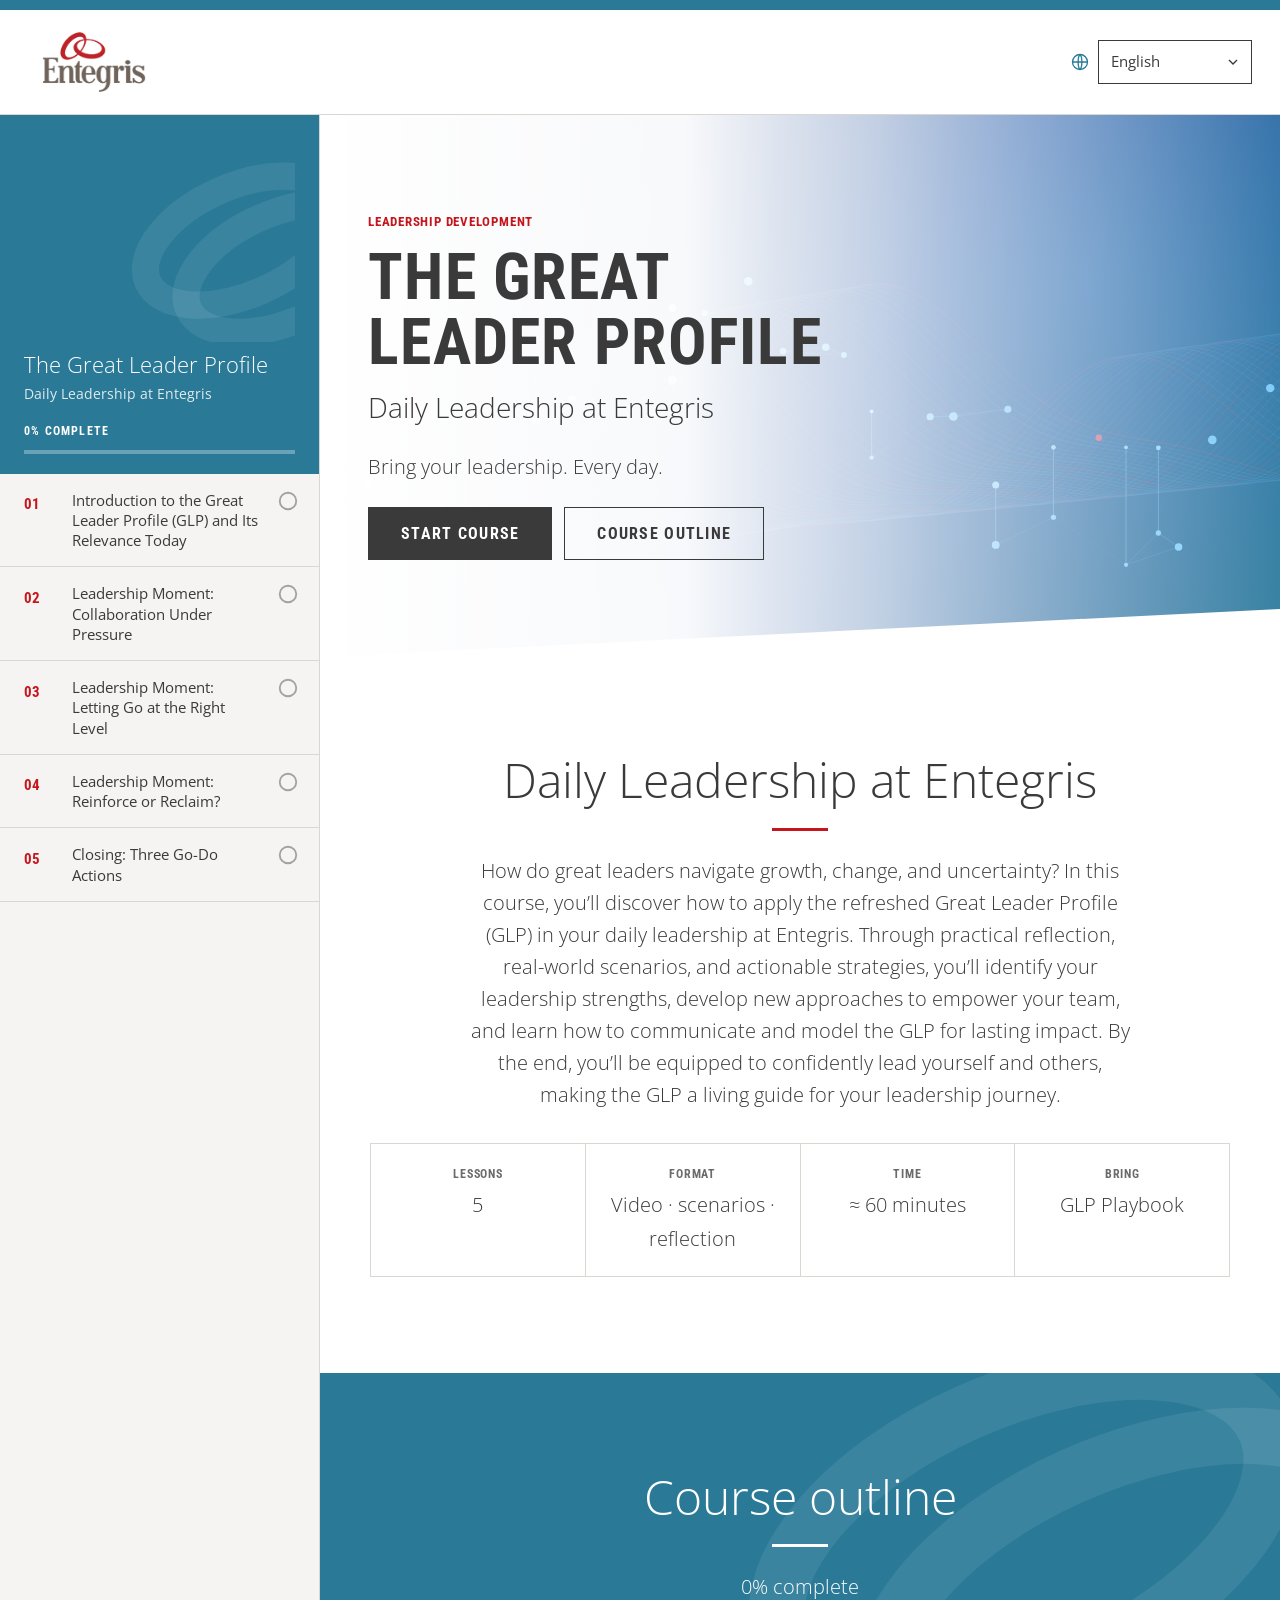
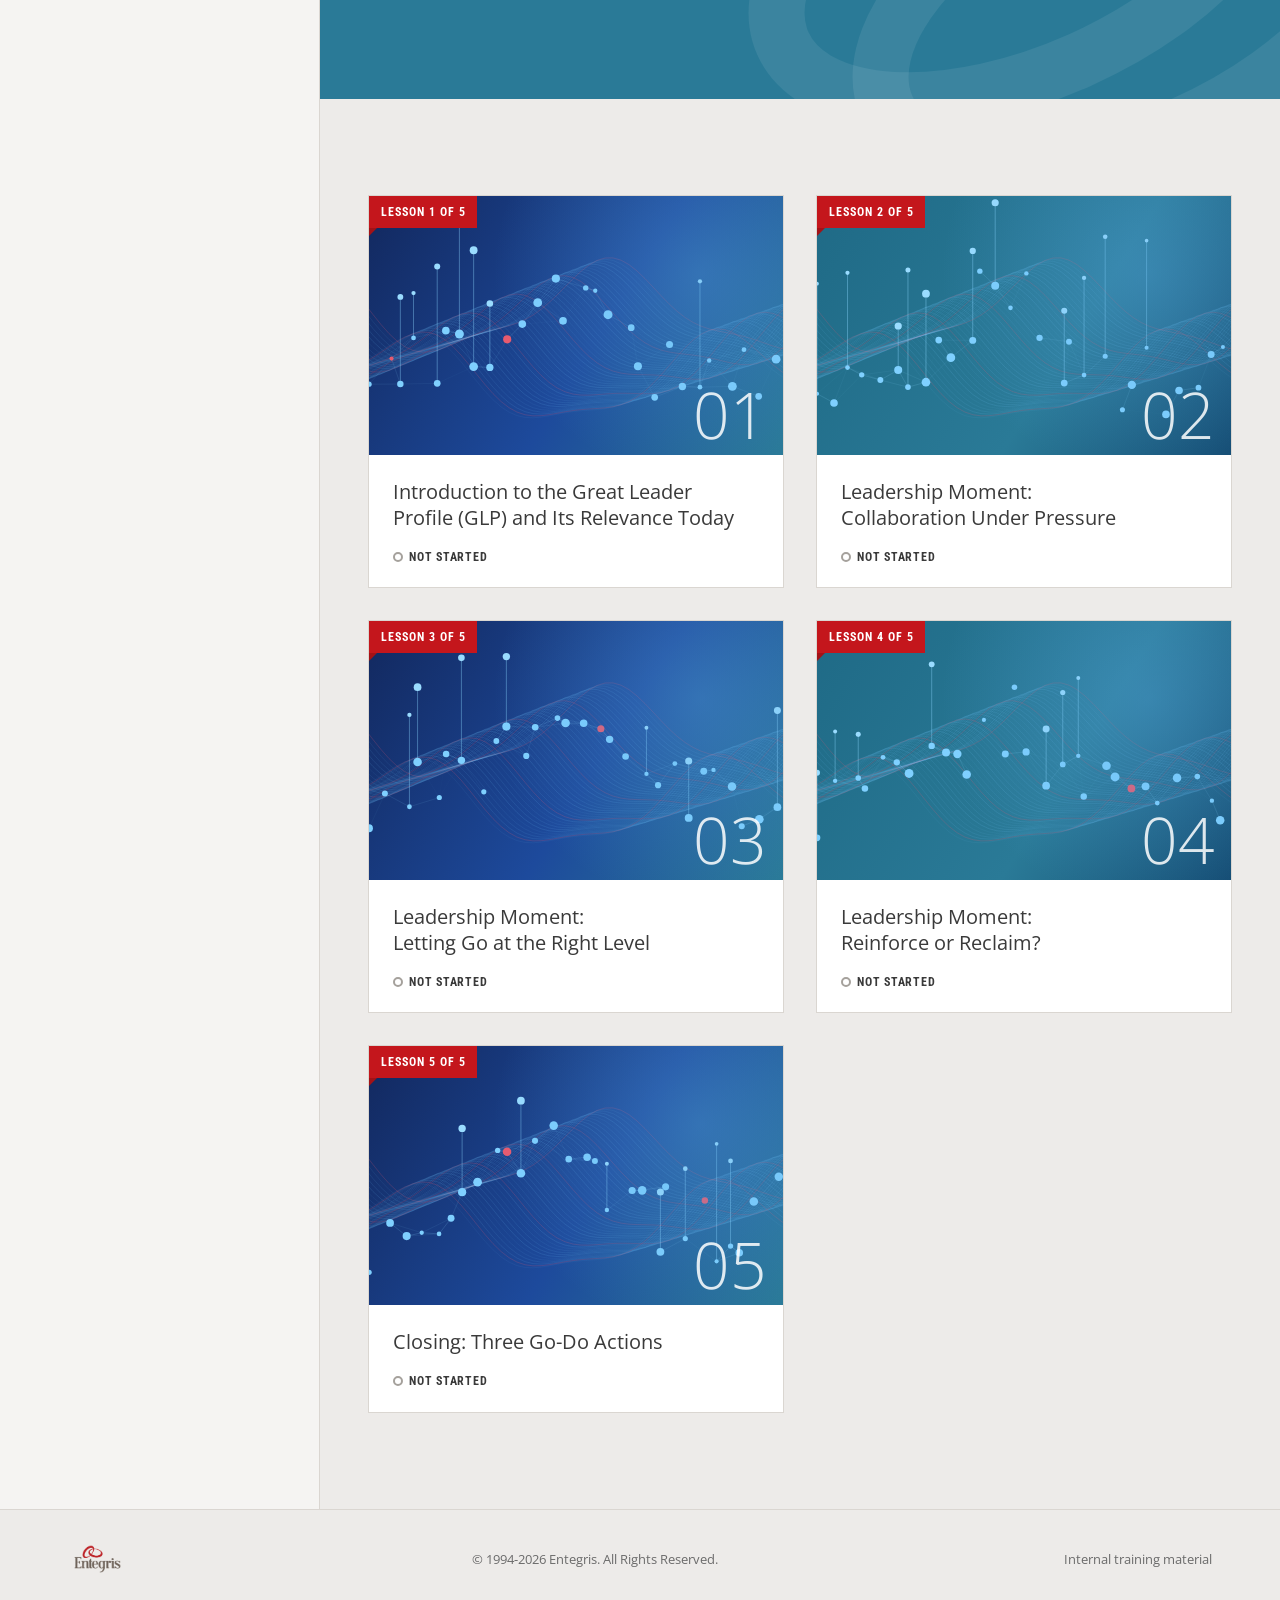
==== index.html @ 6e4d5a8a "Copy QA: align characteristic names with the Playbook, consistent lesson wording, a11y nits Co-Autho" ====
<!DOCTYPE html>
<html lang="en" dir="ltr">
<head>
  <meta charset="utf-8">
  <meta name="viewport" content="width=device-width, initial-scale=1, viewport-fit=cover">
  <title>The Great Leader Profile · Entegris</title>
  <meta name="description" content="The Great Leader Profile: Daily Leadership at Entegris. Five lessons on applying the refreshed GLP in everyday leadership moments.">
  <link rel="preconnect" href="https://fonts.googleapis.com">
  <link rel="preconnect" href="https://fonts.gstatic.com" crossorigin>
  <link href="https://fonts.googleapis.com/css2?family=Open+Sans:wght@300;400;600;700&family=Roboto+Condensed:wght@400;700&display=swap" rel="stylesheet">
  <link rel="stylesheet" href="css/entegris.css">
</head>
<body>
  <a class="skip-link" id="skip-link" href="#main">Skip to content</a>

  <div class="topbar" aria-hidden="true"></div>
  <header class="site-header">
    <div class="wrap">
      <a class="logo" href="#/" aria-label="Entegris, course home"><img src="assets/entegris-logo.png" alt=""></a>
      <div class="header-tools">
        <label class="lang">
          <svg viewBox="0 0 24 24" aria-hidden="true"><circle cx="12" cy="12" r="9"/><path d="M3 12h18M12 3c3 3 3 15 0 18M12 3c-3 3-3 15 0 18"/></svg>
          <span class="sr-only" id="lang-label">Language</span>
          <select data-lang-select id="lang-select"></select>
        </label>
        <button class="menu-btn" id="menu-btn" type="button" aria-expanded="false" aria-controls="sidebar">
          <svg viewBox="0 0 24 24" aria-hidden="true"><path d="M4 7h16M4 12h16M4 17h16"/></svg>
          <span id="menu-label">Course menu</span>
        </button>
      </div>
    </div>
  </header>

  <div class="shell">
    <aside class="sidebar" id="sidebar">
      <div class="sidebar-inner">
        <div class="sidebar-head">
          <svg class="watermark" viewBox="0 0 400 300" preserveAspectRatio="xMaxYMid slice" aria-hidden="true"><ellipse cx="320" cy="150" rx="150" ry="80" transform="rotate(-24 320 150)"/><ellipse cx="380" cy="190" rx="150" ry="80" transform="rotate(-24 380 190)"/></svg>
          <button class="close-btn" id="sb-close" type="button" aria-label="Close menu">×</button>
          <span class="title" id="sb-title">The Great Leader Profile</span>
          <span class="subtitle" id="sb-subtitle">Daily Leadership at Entegris</span>
          <span class="pct cond" id="sb-pct">0% complete</span>
          <div class="progress-bar" aria-hidden="true"><span id="sb-bar"></span></div>
        </div>
        <nav aria-label="Lessons">
          <ol class="lesson-nav" id="lesson-nav"></ol>
        </nav>
        <a class="sidebar-home cond" id="sb-home" href="#/">Course home</a>
      </div>
    </aside>

    <main id="main" tabindex="-1"></main>
  </div>

  <footer class="site-footer">
    <div class="wrap">
      <img src="assets/entegris-logo.png" alt="Entegris">
      <span id="ftr-copy">© 1994-2026 Entegris. All Rights Reserved.</span>
      <span id="ftr-internal">Internal training material</span>
    </div>
  </footer>

  <section id="print-notes" aria-hidden="true"></section>

  <script src="js/content/en.js"></script>
  <script src="js/content/zh-Hans.js"></script>
  <script src="js/content/zh-Hant.js"></script>
  <script src="js/content/fr.js"></script>
  <script src="js/content/de.js"></script>
  <script src="js/content/he.js"></script>
  <script src="js/content/ms.js"></script>
  <script src="js/content/ja.js"></script>
  <script src="js/content/ko.js"></script>
  <script src="js/mesh.js"></script>
  <script src="js/i18n.js"></script>
  <script src="js/app.js"></script>
</body>
</html>
---- css/entegris.css ----
/* Entegris course, styled after entegris.com:
   white pages, faded image blends, teal and red bands with the ring watermark,
   light-weight headings with a short red rule, condensed bold uppercase labels. */

:root {
  --teal: #2A7A97; --teal-deep: #1F6580; --teal-soft: #E6F0F4;
  --red: #C4161C; --red-deep: #A31217;
  --charcoal: #3A3A3A; --ink: #2B2B2B; --grey-600: #6B6B6B; --grey-400: #A5A19C;
  --rule: #DAD6D1; --warm: #EDEBE9; --warm-2: #F5F4F2; --white: #FFFFFF;
  --success: #2E7D4F;
  --font-head: "Open Sans", "Helvetica Neue", Arial, sans-serif;
  --font-body: "Open Sans", "Helvetica Neue", Arial, sans-serif;
  --font-cond: "Roboto Condensed", "Arial Narrow", Arial, sans-serif;
  --gutter: 1rem; --sidebar: 320px; --header-h: 84px;
  --fast: 150ms; --dur: 250ms; --ease: cubic-bezier(0.4, 0, 0.2, 1);
  --ring: 2px solid var(--red);
}
@media (min-width: 768px) { :root { --gutter: 2.5rem; } }
@media (min-width: 1200px) { :root { --gutter: 3rem; } }

/* Script-specific families, loaded on demand by js/i18n.js */
html[lang="zh-Hans"] { --font-head: "Noto Sans SC", "PingFang SC", "Microsoft YaHei", sans-serif; --font-body: var(--font-head); --font-cond: var(--font-head); }
html[lang="zh-Hant"] { --font-head: "Noto Sans TC", "PingFang TC", "Microsoft JhengHei", sans-serif; --font-body: var(--font-head); --font-cond: var(--font-head); }
html[lang="ja"] { --font-head: "Noto Sans JP", "Hiragino Sans", "Yu Gothic", sans-serif; --font-body: var(--font-head); --font-cond: var(--font-head); }
html[lang="ko"] { --font-head: "Noto Sans KR", "Apple SD Gothic Neo", "Malgun Gothic", sans-serif; --font-body: var(--font-head); --font-cond: var(--font-head); }
html[lang="he"] { --font-head: "Noto Sans Hebrew", "Arial Hebrew", Arial, sans-serif; --font-body: var(--font-head); --font-cond: var(--font-head); }
html[lang="zh-Hans"] .cond, html[lang="zh-Hant"] .cond, html[lang="ja"] .cond, html[lang="ko"] .cond, html[lang="he"] .cond { letter-spacing: 0.02em; font-weight: 700; }

*, *::before, *::after { box-sizing: border-box; }
html { -webkit-text-size-adjust: 100%; scroll-behavior: smooth; }
body { margin: 0; font-family: var(--font-body); font-size: 1.0625rem; line-height: 1.7; color: var(--ink); background: var(--white); }
img { max-width: 100%; }
:focus-visible { outline: var(--ring); outline-offset: 3px; }
[hidden] { display: none !important; }

.skip-link { position: absolute; inset-inline-start: -999px; top: 0.5rem; background: var(--charcoal); color: var(--white); padding: 0.5rem 1rem; z-index: 200; }
.skip-link:focus { inset-inline-start: 0.5rem; }
.sr-only { position: absolute; width: 1px; height: 1px; overflow: hidden; clip: rect(0 0 0 0); white-space: nowrap; }

/* ---------- Type ---------- */
h1, h2, h3 { font-family: var(--font-head); font-weight: 300; line-height: 1.15; margin: 0 0 1rem; color: var(--charcoal); text-wrap: balance; }
h1 { font-size: clamp(2rem, 4vw, 3rem); }
h2 { font-size: clamp(1.6rem, 3vw, 2.25rem); }
h3 { font-size: 1.375rem; font-weight: 400; }
p { margin: 0 0 1rem; max-width: 68ch; }
ul, ol { margin: 0 0 1rem; padding-inline-start: 1.25rem; max-width: 68ch; }
.cards, .options, .flashcards, .chars-list, .objectives, .lesson-nav, .facts, .qlist { max-width: none; padding-inline-start: 0; }
a { color: var(--teal); }
a:hover { color: var(--teal-deep); }
strong { font-weight: 600; }

.cond { font-family: var(--font-cond); font-weight: 700; text-transform: uppercase; letter-spacing: 0.06em; }
.eyebrow { display: block; font-size: 0.8125rem; color: var(--red); margin-bottom: 0.75rem; }
.rule { display: block; width: 56px; height: 3px; background: var(--red); margin: 1.25rem 0 1.5rem; }
.rule--center { margin-inline: auto; }
.lede { font-size: 1.25rem; font-weight: 300; line-height: 1.6; color: var(--charcoal); }
.muted { color: var(--grey-600); }

/* ---------- Layout ---------- */
.wrap { width: 100%; max-width: 1240px; margin-inline: auto; padding-inline: var(--gutter); }
@media (min-width: 1024px) { main .wrap { max-width: 1160px; } }
.narrow { max-width: 860px; }
.band { padding-block: 4rem; }
@media (min-width: 768px) { .band { padding-block: 6rem; } }
.band--warm { background: var(--warm); }
.band--teal { background: var(--teal); color: var(--white); position: relative; overflow: hidden; }
.band--red { background: var(--red); color: var(--white); position: relative; overflow: hidden; }
.band--teal h1, .band--teal h2, .band--red h1, .band--red h2, .band--teal p, .band--red p { color: var(--white); }
.band--teal .rule, .band--red .rule { background: var(--white); }
.band--red .rule { background: var(--white); }
.watermark { position: absolute; inset: 0; width: 100%; height: 100%; pointer-events: none; }
.watermark ellipse { fill: none; stroke: rgba(255,255,255,0.08); stroke-width: 70; }
.notch { position: relative; }
.notch::after { content: ""; position: absolute; left: 50%; bottom: -28px; transform: translateX(-50%); border-left: 44px solid transparent; border-right: 44px solid transparent; border-top: 28px solid var(--teal); }
.band--red.notch::after { border-top-color: var(--red); }

/* ---------- Header ---------- */
.topbar { height: 10px; background: var(--teal); }
.site-header { position: sticky; top: env(safe-area-inset-top, 0px); z-index: 50; background: var(--white); border-bottom: 1px solid var(--rule); }
.site-header .wrap { max-width: none; display: flex; align-items: center; justify-content: space-between; gap: 1rem; min-height: var(--header-h); padding-inline: 1.25rem; }
@media (min-width: 768px) { .site-header .wrap { padding-inline: 1.75rem; } }
.logo img { height: 56px; width: auto; display: block; }
@media (min-width: 768px) { .logo img { height: 76px; } :root { --header-h: 104px; } }
.header-tools { display: flex; align-items: center; gap: 0.75rem; }
.menu-btn { display: inline-flex; align-items: center; gap: 0.5rem; min-height: 44px; padding: 0 0.75rem; background: none; border: 1px solid var(--rule); color: var(--charcoal); font: inherit; cursor: pointer; }
.menu-btn svg { width: 22px; height: 22px; stroke: currentColor; fill: none; stroke-width: 2; }
@media (min-width: 1024px) { .menu-btn { display: none; } }

.lang { display: inline-flex; align-items: center; gap: 0.5rem; }
.lang svg { width: 20px; height: 20px; stroke: var(--teal); fill: none; stroke-width: 1.6; }
.lang select {
  min-height: 44px; padding: 0 2.25rem 0 0.75rem; font: inherit; font-size: 0.9375rem; color: var(--charcoal);
  background: var(--white) url("data:image/svg+xml,%3Csvg xmlns='http://www.w3.org/2000/svg' viewBox='0 0 24 24' fill='none' stroke='%233A3A3A' stroke-width='2'%3E%3Cpath d='M6 9l6 6 6-6'/%3E%3C/svg%3E") no-repeat right 0.6rem center / 16px;
  border: 1px solid var(--charcoal); border-radius: 0; appearance: none; -webkit-appearance: none; cursor: pointer;
}
html[dir="rtl"] .lang select { padding: 0 0.75rem 0 2.25rem; background-position: left 0.6rem center; }

/* ---------- Shell: sidebar + main ---------- */
.shell { display: grid; grid-template-columns: 1fr; min-height: calc(100vh - var(--header-h)); }
@media (min-width: 1024px) { .shell { grid-template-columns: var(--sidebar) 1fr; } }

.sidebar { background: var(--warm-2); border-inline-end: 1px solid var(--rule); }
@media (max-width: 1023px) {
  .sidebar { position: fixed; inset: 0; z-index: 60; overflow-y: auto; transform: translateX(-100%); transition: transform var(--dur) var(--ease); }
  html[dir="rtl"] .sidebar { transform: translateX(100%); }
  .sidebar.is-open { transform: none; box-shadow: 0 0 0 100vmax rgba(0,0,0,0.35); }
}
@media (min-width: 1024px) { .sidebar-inner { position: sticky; top: var(--header-h); max-height: calc(100vh - var(--header-h)); overflow-y: auto; } }
.sidebar-head { background: var(--teal); color: var(--white); padding: 1.5rem 1.5rem 1.25rem; position: relative; overflow: hidden; }
.sidebar-head .watermark ellipse { stroke-width: 40; }
.sidebar-head > * { position: relative; }
.sidebar-head .close-btn { position: absolute; top: 0.75rem; inset-inline-end: 0.75rem; background: none; border: 0; color: var(--white); font-size: 1.5rem; line-height: 1; cursor: pointer; min-width: 44px; min-height: 44px; }
@media (min-width: 1024px) { .sidebar-head .close-btn { display: none; } }
.sidebar-head .title { display: block; font-family: var(--font-head); font-weight: 300; font-size: 1.375rem; line-height: 1.2; margin: 0 0 0.25rem; }
.sidebar-head .subtitle { display: block; font-size: 0.875rem; opacity: 0.85; margin-bottom: 1rem; }
.sidebar-head .pct { display: block; font-size: 0.75rem; letter-spacing: 0.1em; margin-bottom: 0.5rem; }
.progress-bar { height: 4px; background: rgba(255,255,255,0.3); }
.progress-bar span { display: block; height: 100%; width: 0; background: var(--white); transition: width var(--dur) var(--ease); }

.lesson-nav { list-style: none; margin: 0; padding: 0; }
.lesson-nav li { border-bottom: 1px solid var(--rule); }
.lesson-nav a { display: grid; grid-template-columns: 2.25rem 1fr 28px; gap: 0.75rem; align-items: start; padding: 1rem 1.25rem; color: var(--charcoal); text-decoration: none; border-inline-start: 4px solid transparent; transition: background-color var(--fast) var(--ease); }
.lesson-nav a:hover { background: var(--white); }
.lesson-nav a.is-active { background: var(--white); border-inline-start-color: var(--red); }
.lesson-nav .num { font-family: var(--font-cond); font-weight: 700; color: var(--red); font-size: 0.9375rem; padding-top: 0.15rem; }
.lesson-nav .label { font-size: 0.9375rem; line-height: 1.35; }
.lesson-nav .status { width: 22px; height: 22px; justify-self: end; }
.lesson-nav .status circle { fill: none; stroke: var(--grey-400); stroke-width: 2; }
.lesson-nav .status .arc { stroke: var(--red); stroke-dasharray: 20 60; display: none; }
.lesson-nav a.is-started .status .arc { display: block; }
.lesson-nav .status .check { display: none; fill: var(--success); }
.lesson-nav .status .tick { display: none; stroke: var(--white); stroke-width: 2.2; fill: none; }
.lesson-nav a.is-complete .status circle { stroke: var(--success); }
.lesson-nav a.is-complete .status .check, .lesson-nav a.is-complete .status .tick { display: block; }
.lesson-nav a.is-complete .status .arc { display: none; }
.sidebar-home { display: block; padding: 1rem 1.25rem; font-size: 0.8125rem; color: var(--teal); text-decoration: none; }

/* ---------- Hero ---------- */
.hero { position: relative; overflow: hidden; background: var(--white); min-height: 460px; display: grid; align-items: center; }
.hero canvas.mesh { position: absolute; inset: 0; width: 100%; height: 100%; }
.hero .fade { position: absolute; inset: 0; background: linear-gradient(180deg, rgba(255,255,255,0.96) 0%, rgba(255,255,255,0.88) 55%, rgba(255,255,255,0.35) 100%); }
@media (min-width: 900px) { .hero .fade { background: linear-gradient(90deg, rgba(255,255,255,1) 0%, rgba(255,255,255,0.97) 38%, rgba(255,255,255,0.72) 58%, rgba(255,255,255,0.05) 100%); } }
.hero .wrap { position: relative; padding-block: 4rem; }
@media (min-width: 900px) { .hero .wrap { padding-block: 6rem; } }
.hero h1 { font-family: var(--font-cond); font-weight: 700; text-transform: uppercase; letter-spacing: 0.02em; font-size: clamp(2.25rem, 5vw, 4rem); line-height: 1.02; color: var(--charcoal); max-width: 16ch; margin-bottom: 0.5rem; }
html[lang="zh-Hans"] .hero h1, html[lang="zh-Hant"] .hero h1, html[lang="ja"] .hero h1, html[lang="ko"] .hero h1, html[lang="he"] .hero h1 { text-transform: none; letter-spacing: 0; line-height: 1.15; font-weight: 700; }
.hero .sub { font-family: var(--font-head); font-weight: 300; font-size: clamp(1.25rem, 2.4vw, 1.75rem); color: var(--charcoal); margin-bottom: 1.25rem; }
.hero .lede { max-width: 46ch; }
.hero-actions { display: flex; flex-wrap: wrap; gap: 0.75rem; margin-top: 1.5rem; }
.hero .slash { position: absolute; left: 0; right: 0; bottom: -1px; height: 70px; pointer-events: none; }
.hero .slash polygon { fill: var(--white); }

/* ---------- Buttons ---------- */
.btn { display: inline-flex; align-items: center; justify-content: center; gap: 0.5rem; min-height: 52px; padding: 0.75rem 2rem; font-family: var(--font-cond); font-weight: 700; font-size: 1rem; text-transform: uppercase; letter-spacing: 0.08em; border: 1px solid transparent; border-radius: 0; cursor: pointer; text-decoration: none; transition: background-color var(--fast) var(--ease), color var(--fast) var(--ease), border-color var(--fast) var(--ease); }
.btn--dark { background: var(--charcoal); color: var(--white); }
.btn--dark:hover { background: #222; color: var(--white); }
.btn--red { background: var(--red); color: var(--white); }
.btn--red:hover { background: var(--red-deep); color: var(--white); }
.btn--outline { background: transparent; color: var(--charcoal); border-color: var(--charcoal); }
.btn--outline:hover { background: var(--charcoal); color: var(--white); }
.btn--white { background: var(--white); color: var(--red); }
.btn--white:hover { background: var(--warm); color: var(--red-deep); }
.btn--block { width: 100%; }
.btn[aria-disabled="true"] { opacity: 0.6; cursor: default; }
html[lang="zh-Hans"] .btn, html[lang="zh-Hant"] .btn, html[lang="ja"] .btn, html[lang="ko"] .btn, html[lang="he"] .btn { text-transform: none; letter-spacing: 0.02em; }

/* ---------- Home sections ---------- */
.section-title { text-align: center; }
.section-title h2 { font-size: clamp(2rem, 4vw, 3rem); margin-bottom: 0; }
.section-title .lede { margin: 1rem auto 0; max-width: 60ch; }
.facts { list-style: none; margin: 2rem auto 0; padding: 0; display: grid; gap: 1px; background: var(--rule); border: 1px solid var(--rule); max-width: 860px; grid-template-columns: repeat(2, 1fr); }
@media (min-width: 768px) { .facts { grid-template-columns: repeat(4, 1fr); } }
.facts li { background: var(--white); padding: 1.25rem 1rem; text-align: center; }
.facts .k { display: block; font-size: 0.75rem; color: var(--grey-600); margin-bottom: 0.25rem; }
.facts .v { display: block; font-family: var(--font-head); font-weight: 300; font-size: 1.25rem; color: var(--charcoal); }

.cards { list-style: none; margin: 0; padding: 0; display: grid; gap: 2rem; grid-template-columns: 1fr; }
@media (min-width: 640px) { .cards { grid-template-columns: repeat(auto-fill, minmax(300px, 1fr)); } }
.card { position: relative; display: grid; grid-template-rows: auto 1fr auto; background: var(--white); border: 1px solid var(--rule); color: var(--charcoal); text-decoration: none; min-height: 100%; transition: border-color var(--fast) var(--ease), transform var(--fast) var(--ease); }
.card:hover { border-color: var(--teal); color: var(--charcoal); }
.card-img { position: relative; aspect-ratio: 16 / 10; overflow: hidden; background: var(--teal); }
.card-img canvas.mesh { position: absolute; inset: 0; width: 100%; height: 100%; }
.card-img .num { position: absolute; inset-inline-end: 1rem; bottom: 0.5rem; font-family: var(--font-head); font-weight: 300; font-size: 4rem; line-height: 1; color: rgba(255,255,255,0.85); }
.ribbon { position: absolute; top: 0; inset-inline-start: 0; background: var(--red); color: var(--white); font-family: var(--font-cond); font-weight: 700; text-transform: uppercase; letter-spacing: 0.08em; font-size: 0.75rem; padding: 0.35rem 0.75rem 0.35rem 0.75rem; }
.ribbon::after { content: ""; position: absolute; top: 100%; inset-inline-start: 0; border-inline-start: 8px solid var(--red-deep); border-bottom: 8px solid transparent; }
.card-body { padding: 1.5rem 1.5rem 1rem; }
.card-body h3 { font-weight: 400; font-size: 1.25rem; line-height: 1.3; margin-bottom: 0; }
.card-foot { display: flex; justify-content: space-between; align-items: center; padding: 0 1.5rem 1.25rem; font-size: 0.75rem; color: var(--charcoal); }
.status-chip { display: inline-flex; align-items: center; gap: 0.4rem; }
.status-chip::before { content: ""; width: 10px; height: 10px; border-radius: 50%; border: 2px solid var(--grey-400); }
.status-chip--started::before { border-color: var(--red); }
.status-chip--complete::before { background: var(--success); border-color: var(--success); }

/* ---------- Lesson ---------- */
.lesson { padding-block: 3rem 5rem; }
@media (min-width: 768px) { .lesson { padding-block: 4rem 6rem; } }
.lesson-head h1 { margin-bottom: 0; }
#lesson-title:focus { outline: none; }
.lesson-head .rule { margin-top: 1.25rem; }
.block { margin-block: 2.5rem; }
@media (min-width: 1024px) { .block { margin-block: 3rem; } }
.block--heading h2 { margin-bottom: 0.25rem; }
.block--text p:last-child { margin-bottom: 0; }

/* Video placeholder */
.video { position: relative; width: 100%; max-width: 960px; aspect-ratio: 16 / 9; background: var(--teal-deep); overflow: hidden; display: grid; place-items: center; }
.video canvas.mesh { position: absolute; inset: 0; width: 100%; height: 100%; }
.video::before { content: ""; position: absolute; inset: 0; background: linear-gradient(90deg, rgba(31,101,128,0.85) 0%, rgba(31,101,128,0.35) 60%, rgba(31,101,128,0.1) 100%); }
.video .ribbon { z-index: 2; }
.video .play { position: relative; z-index: 2; display: grid; place-items: center; gap: 0.75rem; text-align: center; color: var(--white); padding: 1rem; }
.video .play svg { width: 72px; height: 72px; stroke: var(--white); fill: none; stroke-width: 1.2; }
.video .play .vt { font-family: var(--font-head); font-weight: 300; font-size: clamp(1.25rem, 2.5vw, 1.75rem); line-height: 1.2; max-width: 22ch; }
.video .play .vn { font-size: 0.75rem; letter-spacing: 0.1em; opacity: 0.85; }
.video video { position: absolute; inset: 0; width: 100%; height: 100%; z-index: 3; }

/* Objectives */
.objectives { list-style: none; margin: 0; padding: 0; display: grid; gap: 1rem; max-width: 760px; counter-reset: obj; }
.objectives li { display: grid; grid-template-columns: 48px 1fr; gap: 1rem; align-items: start; }
.objectives li::before { counter-increment: obj; content: counter(obj); display: grid; place-items: center; width: 48px; height: 48px; background: var(--red); color: var(--white); font-family: var(--font-cond); font-weight: 700; font-size: 1.25rem; }
.objectives li span { padding-top: 0.6rem; }

/* Accordion */
.accordion { border: 1px solid var(--rule); max-width: 900px; }
.accordion details { border-bottom: 1px solid var(--rule); border-inline-start: 4px solid transparent; transition: border-color var(--fast) var(--ease); }
.accordion details:last-child { border-bottom: 0; }
.accordion details[open] { border-inline-start-color: var(--red); }
.accordion summary { list-style: none; cursor: pointer; display: flex; justify-content: space-between; align-items: center; gap: 1rem; padding: 1.25rem 1.5rem; font-family: var(--font-head); font-weight: 600; font-size: 1.125rem; color: var(--charcoal); }
.accordion summary::-webkit-details-marker { display: none; }
.accordion summary::after { content: "+"; font-weight: 300; font-size: 1.75rem; line-height: 1; color: var(--grey-600); }
.accordion details[open] summary::after { content: "–"; }
.accordion .acc-body { padding: 0 1.5rem 1.5rem; color: var(--ink); }
.accordion .acc-body p:last-child { margin-bottom: 0; }

/* Download */
.download { display: grid; grid-template-columns: 56px 1fr auto; gap: 1rem; align-items: center; max-width: 900px; padding: 1.25rem 1.5rem; background: var(--warm-2); border: 1px solid var(--rule); color: var(--charcoal); text-decoration: none; transition: border-color var(--fast) var(--ease); }
.download:hover { border-color: var(--teal); color: var(--charcoal); }
.download .ico { width: 56px; height: 56px; display: grid; place-items: center; background: var(--white); border: 1px solid var(--rule); font-family: var(--font-cond); font-weight: 700; font-size: 0.7rem; color: var(--red); letter-spacing: 0.05em; }
.download .name { font-weight: 600; display: block; }
.download .meta { font-size: 0.8125rem; color: var(--grey-600); }
.download svg { width: 24px; height: 24px; stroke: var(--teal); fill: none; stroke-width: 2; }

/* Characteristics diagram */
.chars { display: grid; gap: 2rem; }
.chars-diagram { display: none; }
@media (min-width: 900px) { .chars-diagram { display: block; width: 100%; max-width: 860px; justify-self: center; } }
.chars-diagram svg { width: 100%; height: auto; display: block; }
.chars-diagram .dots { fill: none; stroke: var(--red); stroke-width: 6; stroke-linecap: round; stroke-dasharray: 0.01 22; }
.chars-diagram .node { fill: var(--teal); stroke: var(--white); stroke-width: 4; }
.chars-diagram .spoke { stroke: var(--teal); stroke-width: 1.5; fill: none; }
.chars-diagram .center { fill: var(--teal-soft); stroke: var(--white); stroke-width: 8; }
.chars-diagram .center-word { font-family: var(--font-cond); font-weight: 700; font-size: 44px; fill: var(--teal-deep); letter-spacing: 0.04em; }
.chars-diagram .center-sub { font-family: var(--font-body); font-size: 13px; fill: var(--teal-deep); }
.chars-diagram .lbl { font-family: var(--font-cond); font-weight: 700; font-size: 13px; text-transform: uppercase; letter-spacing: 0.05em; fill: var(--red); }
.chars-diagram .ico { stroke: var(--teal); fill: none; stroke-width: 1.6; stroke-linecap: round; stroke-linejoin: round; }
.chars-list { list-style: none; margin: 0; padding: 0; display: grid; gap: 1rem; grid-template-columns: 1fr; }
@media (min-width: 640px) { .chars-list { grid-template-columns: repeat(2, 1fr); } }
@media (min-width: 900px) { .chars-list { display: none; } }
.chars-list li { display: grid; grid-template-columns: 48px 1fr; gap: 1rem; align-items: start; padding: 1rem; border: 1px solid var(--rule); }
.chars-list svg { width: 48px; height: 48px; stroke: var(--teal); fill: none; stroke-width: 1.6; stroke-linecap: round; stroke-linejoin: round; }
.chars-list .name { display: block; color: var(--red); font-size: 0.8125rem; margin-bottom: 0.25rem; }
.chars-list .desc { font-size: 0.9375rem; color: var(--ink); }

/* Flashcards */
.flashcards { list-style: none; margin: 0; padding: 0; display: grid; gap: 1.25rem; grid-template-columns: 1fr; }
@media (min-width: 640px) { .flashcards { grid-template-columns: repeat(2, 1fr); } }
@media (min-width: 1024px) { .flashcards { grid-template-columns: repeat(3, 1fr); } }
.flashcard { perspective: 1200px; min-height: 240px; }
.flashcard button { position: relative; width: 100%; height: 100%; min-height: 240px; padding: 0; background: none; border: 0; cursor: pointer; font: inherit; color: inherit; text-align: center; transform-style: preserve-3d; transition: transform 500ms var(--ease); }
.flashcard.is-flipped button { transform: rotateY(180deg); }
.flashcard .face { position: absolute; inset: 0; display: grid; place-items: center; padding: 1.75rem 1.5rem; backface-visibility: hidden; -webkit-backface-visibility: hidden; border: 1px solid var(--rule); background: var(--white); }
.flashcard .face--front { border-top: 4px solid var(--red); }
.flashcard .face--front .name { font-family: var(--font-head); font-weight: 600; font-size: 1.5rem; line-height: 1.2; color: var(--charcoal); }
.flashcard .face--back { transform: rotateY(180deg); background: var(--warm-2); border-top: 4px solid var(--teal); }
.flashcard .face--back .desc { font-size: 1rem; line-height: 1.6; color: var(--ink); }
.flashcard .flip { position: absolute; top: 0.75rem; inset-inline-end: 0.75rem; width: 22px; height: 22px; stroke: var(--grey-600); fill: none; stroke-width: 1.8; }
@media (prefers-reduced-motion: reduce) { .flashcard button { transition: none; } }

/* Scenario */
.scenario { background: var(--warm-2); border-top: 4px solid var(--teal); padding: 1.75rem 1.5rem; }
@media (min-width: 768px) { .scenario { padding: 2rem 2rem 1.75rem; } }
.scenario .prompt { font-family: var(--font-head); font-weight: 300; font-size: 1.5rem; line-height: 1.3; color: var(--charcoal); margin-bottom: 0.75rem; max-width: 40ch; }
.options { list-style: none; margin: 0; padding: 0; display: grid; gap: 1rem; grid-template-columns: 1fr; }
@media (min-width: 900px) { .options { grid-template-columns: repeat(3, 1fr); } }
.option { position: relative; width: 100%; height: 100%; text-align: start; font: inherit; color: var(--ink); background: var(--white); border: 1px solid var(--rule); padding: 2.75rem 1.25rem 1.25rem; cursor: pointer; display: grid; grid-template-rows: auto auto 1fr; gap: 0.5rem; align-content: start; transition: border-color var(--fast) var(--ease); }
.option:hover { border-color: var(--teal); }
.option .ribbon { font-size: 0.8125rem; }
.option .ot { font-family: var(--font-head); font-weight: 600; font-size: 1.125rem; line-height: 1.3; color: var(--charcoal); }
.option p { margin: 0; font-size: 0.9375rem; color: var(--grey-600); }
.option .pick { font-size: 0.75rem; color: var(--grey-600); align-self: end; padding-top: 0.5rem; }
.option[aria-pressed="true"] { border-color: var(--teal); box-shadow: inset 0 0 0 1px var(--teal); }
.option[aria-pressed="true"] .ribbon { background: var(--teal); }
.option[aria-pressed="true"] .ribbon::after { border-inline-start-color: var(--teal-deep); }
.option[aria-pressed="true"] .pick { color: var(--teal); }
.feedback { margin-top: 1.25rem; background: var(--teal); color: var(--white); padding: 1.75rem 2rem; position: relative; overflow: hidden; }
.feedback > :not(.watermark) { position: relative; }
.feedback .watermark { position: absolute; }
.feedback .tag { display: block; font-size: 0.75rem; letter-spacing: 0.1em; margin-bottom: 0.5rem; color: #FFD7D9; }
.feedback .tag--good { color: #BFEBD0; }
.feedback h3 { color: var(--white); font-weight: 300; font-size: 1.5rem; margin-bottom: 0.5rem; }
.feedback p { margin: 0; color: var(--white); }
.feedback .watermark ellipse { stroke-width: 40; }

/* Reflect and go-do */
.reflect { border-top: 4px solid var(--red); background: var(--white); padding: 2rem 0 0; }
.reflect h2 { margin-bottom: 0.5rem; }
.qlist { list-style: none; margin: 1.5rem 0 0; padding: 0; display: grid; gap: 2rem; max-width: 820px; counter-reset: q; }
.qlist li { display: grid; gap: 0.5rem; }
.qlist label { font-family: var(--font-head); font-weight: 600; font-size: 1.125rem; line-height: 1.35; color: var(--charcoal); }
.qlist label::before { counter-increment: q; content: "0" counter(q); display: block; font-family: var(--font-cond); font-weight: 700; font-size: 0.8125rem; letter-spacing: 0.1em; color: var(--red); margin-bottom: 0.25rem; }
.qlist textarea, .qlist input { width: 100%; font: inherit; font-size: 1rem; line-height: 1.6; color: var(--ink); padding: 0.85rem 1rem; background: var(--white); border: 1px solid var(--rule); border-radius: 0; transition: border-color var(--fast) var(--ease); }
.qlist textarea { min-height: 120px; resize: vertical; }
.qlist textarea:focus, .qlist input:focus { outline: none; border-color: var(--teal); box-shadow: inset 0 0 0 1px var(--teal); }
.qlist .hint { font-size: 0.875rem; color: var(--grey-600); margin: 0; }

/* Quote */
.quote { text-align: center; padding-block: 1rem; }
.quote p { font-family: var(--font-head); font-weight: 300; font-size: clamp(1.5rem, 3vw, 2.25rem); line-height: 1.35; color: var(--charcoal); max-width: 34ch; margin: 0 auto; }

/* Lesson nav */
.lesson-nav-btns { display: grid; gap: 1rem; margin-top: 3rem; }
.lesson-nav-btns .row { display: flex; justify-content: space-between; gap: 1rem; flex-wrap: wrap; font-size: 0.875rem; }
.lesson-nav-btns .row a { color: var(--teal); text-decoration: none; font-family: var(--font-cond); font-weight: 700; text-transform: uppercase; letter-spacing: 0.08em; }
.done-note { display: inline-flex; align-items: center; gap: 0.5rem; color: var(--success); font-weight: 600; margin-top: 0.75rem; }

/* Completion band */
.complete-band { text-align: center; }
.complete-band h2 { font-size: clamp(2rem, 4vw, 3rem); }

/* Footer */
.site-footer { background: var(--warm); border-top: 1px solid var(--rule); }
.site-footer .wrap { display: flex; flex-wrap: wrap; justify-content: space-between; align-items: center; gap: 1rem; padding-block: 2rem; font-size: 0.8125rem; color: var(--grey-600); }
.site-footer img { height: 34px; width: auto; }
.translation-note { font-size: 0.8125rem; color: var(--grey-600); background: var(--warm-2); border-inline-start: 3px solid var(--teal); padding: 0.75rem 1rem; margin: 0 0 2rem; }
.translation-note:empty { display: none; }

@media (prefers-reduced-motion: reduce) {
  *, *::before, *::after { animation-duration: 0.01ms !important; transition-duration: 0.01ms !important; scroll-behavior: auto !important; }
}

/* ---------- Print my notes ---------- */
.btn--small { min-height: 44px; padding: 0.5rem 1.25rem; font-size: 0.875rem; }
.btn svg { width: 18px; height: 18px; stroke: currentColor; fill: none; stroke-width: 2; }
.reflect .actions { margin-top: 1.5rem; }
#print-notes { display: none; }
@media print {
  body > *:not(#print-notes) { display: none !important; }
  #print-notes { display: block; font-family: "Open Sans", Arial, sans-serif; color: #222; font-size: 11pt; line-height: 1.5; }
  #print-notes img { height: 48px; width: auto; }
  #print-notes h1 { font-size: 20pt; font-weight: 300; margin: 12pt 0 2pt; }
  #print-notes .sub { color: #555; margin: 0 0 4pt; }
  #print-notes .meta { color: #777; font-size: 9pt; margin: 0 0 14pt; }
  #print-notes h2 { font-size: 14pt; font-weight: 600; margin: 18pt 0 6pt; padding-top: 8pt; border-top: 1px solid #ccc; break-after: avoid; }
  #print-notes h3 { font-size: 11pt; font-weight: 600; margin: 10pt 0 2pt; break-after: avoid; }
  #print-notes p { margin: 0 0 6pt; max-width: none; }
  #print-notes .label { color: #C4161C; font-size: 8pt; letter-spacing: 0.08em; text-transform: uppercase; font-weight: 700; margin: 8pt 0 2pt; }
  #print-notes .answer { border-left: 3px solid #2A7A97; padding: 4pt 8pt; margin: 0 0 8pt; white-space: pre-wrap; break-inside: avoid; }
  #print-notes .empty { color: #888; font-style: italic; }
  #print-notes .print-lesson { break-inside: avoid-page; padding: 0; }
  @page { margin: 18mm; }
}
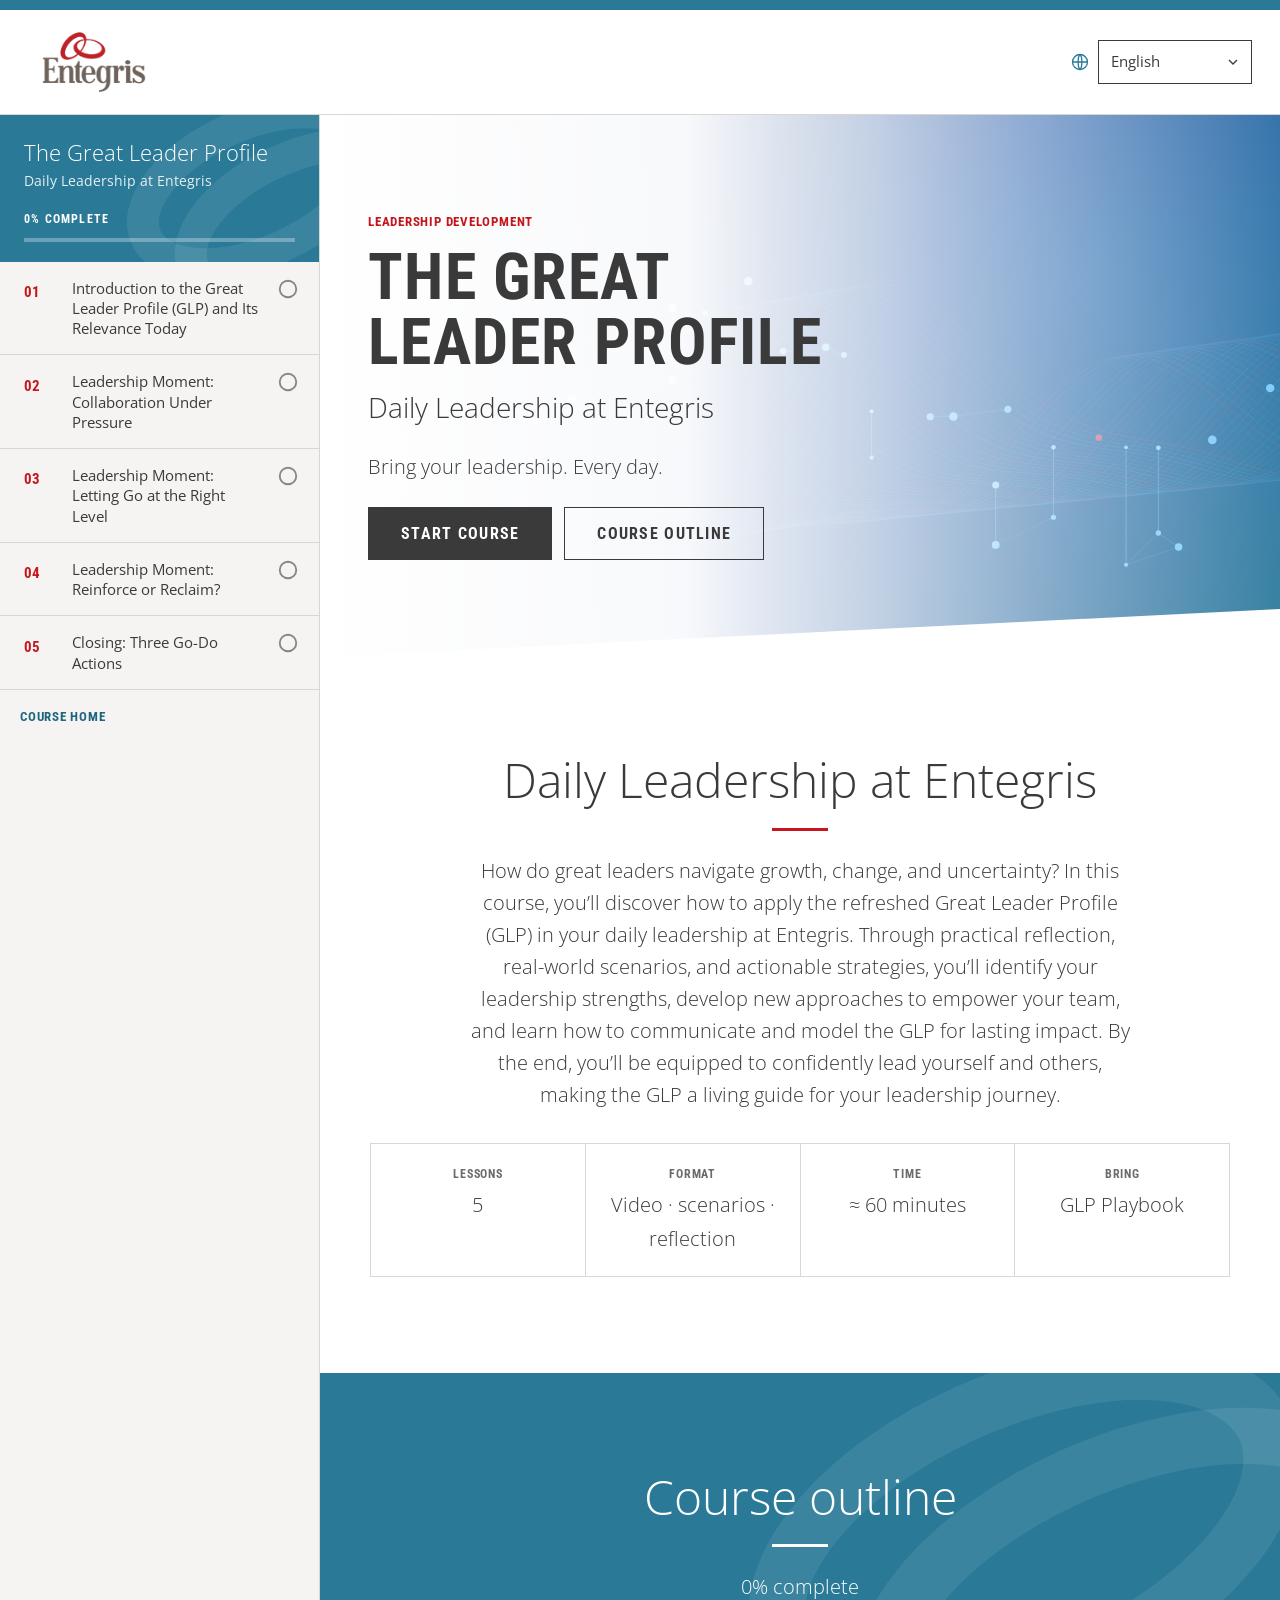
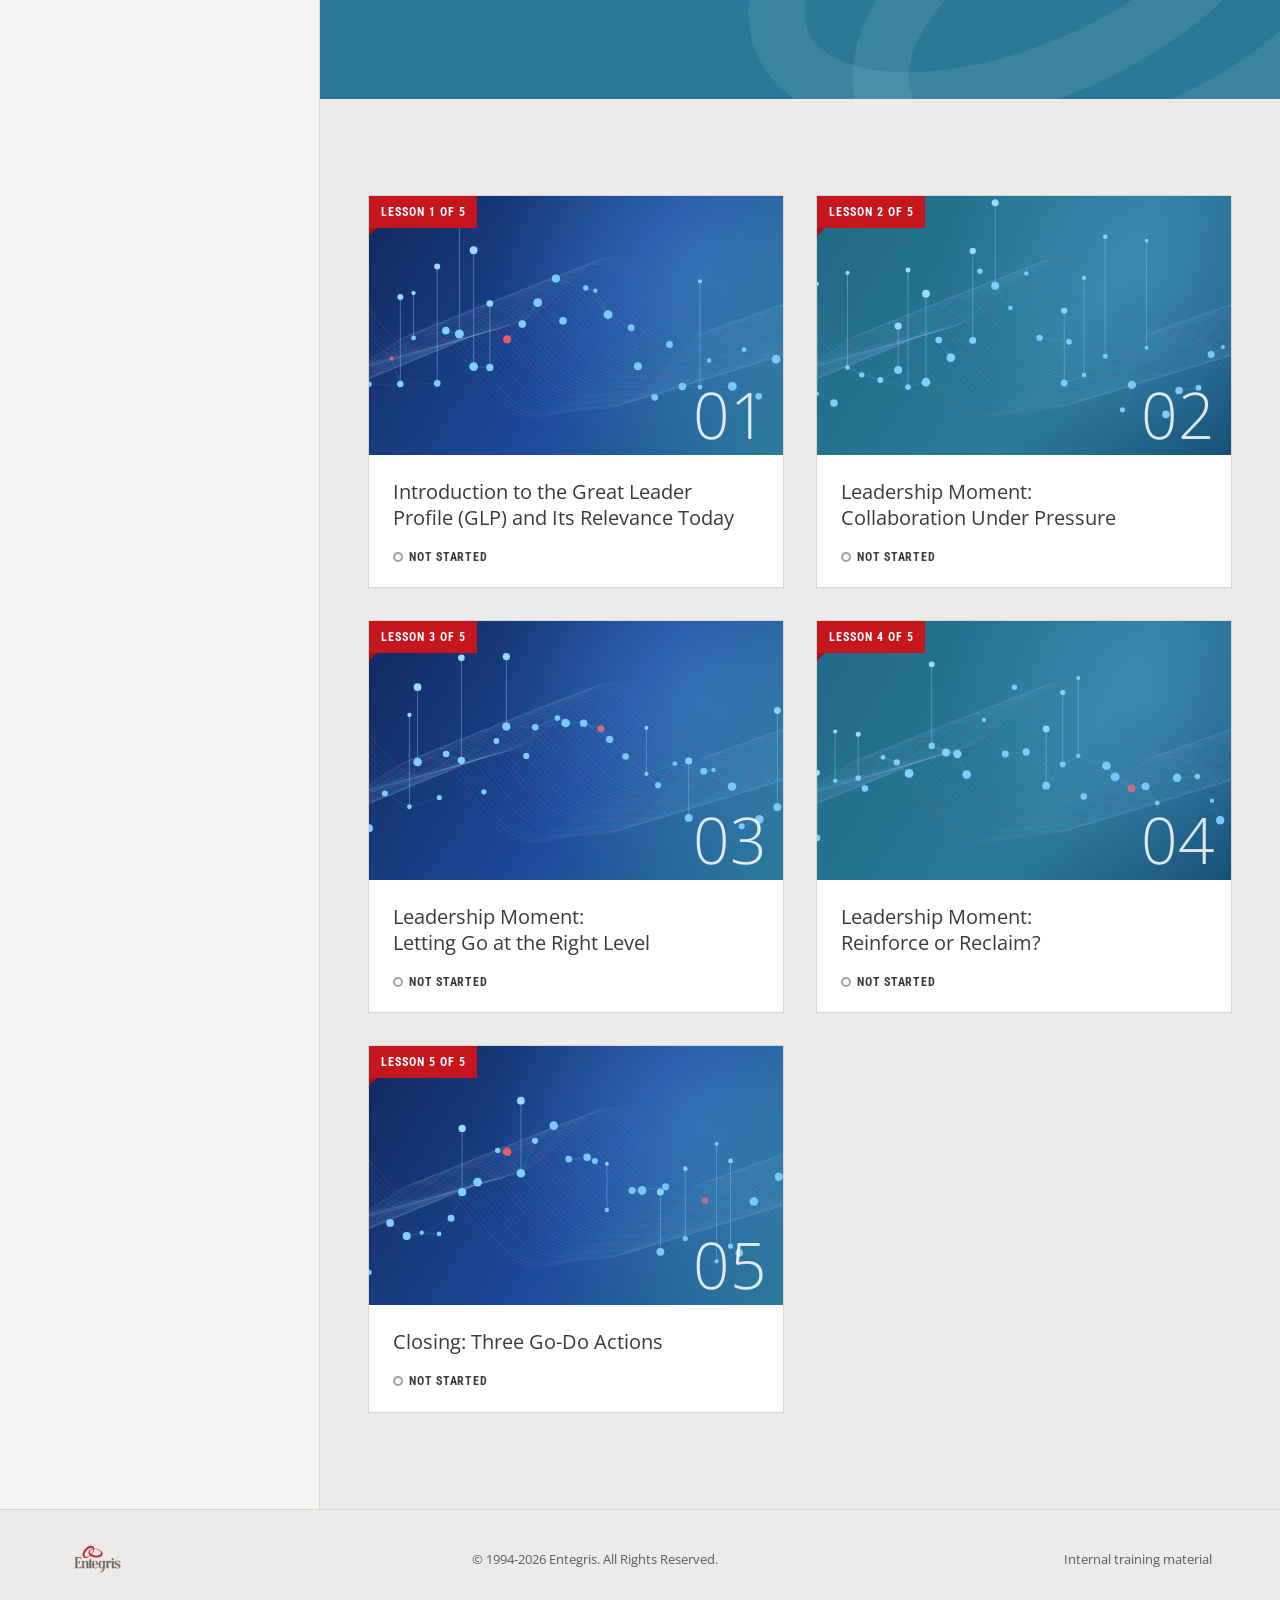
==== commit 389345b6: "Publish course to GitHub Pages eaeebd82e38f6ac4a2cbade5af0f09b98db04049" ====
--- a/index.html
+++ b/index.html
@@ -8,7 +8,372 @@
   <link rel="preconnect" href="https://fonts.googleapis.com">
   <link rel="preconnect" href="https://fonts.gstatic.com" crossorigin>
   <link href="https://fonts.googleapis.com/css2?family=Open+Sans:wght@300;400;600;700&family=Roboto+Condensed:wght@400;700&display=swap" rel="stylesheet">
-  <link rel="stylesheet" href="css/entegris.css">
+  <style>
+/* Entegris course, styled after entegris.com:
+   white pages, faded image blends, teal and red bands with the ring watermark,
+   light-weight headings with a short red rule, condensed bold uppercase labels. */
+
+:root {
+  --teal: #2A7A97; --teal-deep: #1F6580; --teal-soft: #E6F0F4;
+  --red: #C4161C; --red-deep: #A31217;
+  --charcoal: #3A3A3A; --ink: #2B2B2B; --grey-600: #6B6B6B; --grey-400: #A5A19C;
+  --rule: #DAD6D1; --warm: #EDEBE9; --warm-2: #F5F4F2; --white: #FFFFFF;
+  --success: #2E7D4F;
+  --font-head: "Open Sans", "Helvetica Neue", Arial, sans-serif;
+  --font-body: "Open Sans", "Helvetica Neue", Arial, sans-serif;
+  --font-cond: "Roboto Condensed", "Arial Narrow", Arial, sans-serif;
+  --gutter: 1rem; --sidebar: 320px; --header-h: 84px;
+  --fast: 150ms; --dur: 250ms; --ease: cubic-bezier(0.4, 0, 0.2, 1);
+  --ring: 2px solid var(--red);
+}
+@media (min-width: 768px) { :root { --gutter: 2.5rem; } }
+@media (min-width: 1200px) { :root { --gutter: 3rem; } }
+
+/* Script-specific families, loaded on demand by js/i18n.js */
+html[lang="zh-Hans"] { --font-head: "Noto Sans SC", "PingFang SC", "Microsoft YaHei", sans-serif; --font-body: var(--font-head); --font-cond: var(--font-head); }
+html[lang="zh-Hant"] { --font-head: "Noto Sans TC", "PingFang TC", "Microsoft JhengHei", sans-serif; --font-body: var(--font-head); --font-cond: var(--font-head); }
+html[lang="ja"] { --font-head: "Noto Sans JP", "Hiragino Sans", "Yu Gothic", sans-serif; --font-body: var(--font-head); --font-cond: var(--font-head); }
+html[lang="ko"] { --font-head: "Noto Sans KR", "Apple SD Gothic Neo", "Malgun Gothic", sans-serif; --font-body: var(--font-head); --font-cond: var(--font-head); }
+html[lang="he"] { --font-head: "Noto Sans Hebrew", "Arial Hebrew", Arial, sans-serif; --font-body: var(--font-head); --font-cond: var(--font-head); }
+html[lang="zh-Hans"] .cond, html[lang="zh-Hant"] .cond, html[lang="ja"] .cond, html[lang="ko"] .cond, html[lang="he"] .cond { letter-spacing: 0.02em; font-weight: 700; }
+
+*, *::before, *::after { box-sizing: border-box; }
+html { -webkit-text-size-adjust: 100%; }
+body { margin: 0; font-family: var(--font-body); font-size: 1.0625rem; line-height: 1.7; color: var(--ink); background: var(--white); }
+img { max-width: 100%; }
+:focus-visible { outline: var(--ring); outline-offset: 3px; }
+[hidden] { display: none !important; }
+#main, #outline { scroll-margin-top: calc(var(--header-h) + 8px); }
+
+.skip-link { position: absolute; inset-inline-start: -999px; top: 0.5rem; background: var(--charcoal); color: var(--white); padding: 0.5rem 1rem; z-index: 200; }
+.skip-link:focus { inset-inline-start: 0.5rem; }
+.sr-only { position: absolute; width: 1px; height: 1px; overflow: hidden; clip: rect(0 0 0 0); white-space: nowrap; }
+
+/* ---------- Type ---------- */
+h1, h2, h3 { font-family: var(--font-head); font-weight: 300; line-height: 1.15; margin: 0 0 1rem; color: var(--charcoal); text-wrap: balance; }
+h1 { font-size: clamp(2rem, 4vw, 3rem); }
+h2 { font-size: clamp(1.6rem, 3vw, 2.25rem); }
+h3 { font-size: 1.375rem; font-weight: 400; }
+p { margin: 0 0 1rem; max-width: 68ch; }
+ul, ol { margin: 0 0 1rem; padding-inline-start: 1.25rem; max-width: 68ch; }
+.cards, .options, .flashcards, .chars-list, .objectives, .lesson-nav, .facts, .qlist { max-width: none; padding-inline-start: 0; }
+a { color: var(--teal); }
+a:hover { color: var(--teal-deep); }
+strong { font-weight: 600; }
+
+.cond { font-family: var(--font-cond); font-weight: 700; text-transform: uppercase; letter-spacing: 0.06em; }
+.eyebrow { display: block; font-size: 0.8125rem; color: var(--red); margin-bottom: 0.75rem; }
+.rule { display: block; width: 56px; height: 3px; background: var(--red); margin: 1.25rem 0 1.5rem; }
+.rule--center { margin-inline: auto; }
+.lede { font-size: 1.25rem; font-weight: 300; line-height: 1.6; color: var(--charcoal); }
+.muted { color: var(--grey-600); }
+
+/* ---------- Layout ---------- */
+.wrap { width: 100%; max-width: 1240px; margin-inline: auto; padding-inline: var(--gutter); }
+@media (min-width: 1024px) { main .wrap { max-width: 1160px; } }
+.narrow { max-width: 860px; }
+.band { padding-block: 4rem; }
+@media (min-width: 768px) { .band { padding-block: 6rem; } }
+.band--warm { background: var(--warm); }
+.band--teal { background: var(--teal); color: var(--white); position: relative; overflow: hidden; }
+.band--red { background: var(--red); color: var(--white); position: relative; overflow: hidden; }
+.band--teal h1, .band--teal h2, .band--red h1, .band--red h2, .band--teal p, .band--red p { color: var(--white); }
+.band--teal .rule, .band--red .rule { background: var(--white); }
+.band--red .rule { background: var(--white); }
+.watermark { position: absolute; inset: 0; width: 100%; height: 100%; pointer-events: none; }
+.watermark ellipse { fill: none; stroke: rgba(255,255,255,0.08); stroke-width: 70; }
+
+/* ---------- Header ---------- */
+.topbar { height: 10px; background: var(--teal); }
+.site-header { position: sticky; top: env(safe-area-inset-top, 0px); z-index: 70; background: var(--white); border-bottom: 1px solid var(--rule); }
+.site-header .wrap { max-width: none; display: flex; align-items: center; justify-content: space-between; gap: 1rem; min-height: var(--header-h); padding-inline: 1.25rem; }
+@media (min-width: 768px) { .site-header .wrap { padding-inline: 1.75rem; } }
+.logo img { height: 56px; width: auto; display: block; }
+@media (min-width: 768px) { .logo img { height: 76px; } :root { --header-h: 104px; } }
+.header-tools { display: flex; align-items: center; gap: 0.75rem; }
+.menu-btn { display: inline-flex; align-items: center; gap: 0.5rem; min-height: 44px; padding: 0 0.75rem; background: none; border: 1px solid var(--rule); color: var(--charcoal); font: inherit; cursor: pointer; }
+.menu-btn svg { width: 22px; height: 22px; stroke: currentColor; fill: none; stroke-width: 2; flex: none; }
+.menu-btn span { white-space: nowrap; }
+@media (max-width: 479px) { .menu-btn { padding: 0 0.6rem; } .menu-btn span { position: absolute; width: 1px; height: 1px; overflow: hidden; clip: rect(0 0 0 0); white-space: nowrap; } .lang select { min-width: 0; max-width: 8.5rem; font-size: 0.875rem; } .logo img { height: 44px; } .site-header .wrap { gap: 0.5rem; } }
+@media (min-width: 1024px) { .menu-btn { display: none; } }
+
+.lang { display: inline-flex; align-items: center; gap: 0.5rem; }
+.lang svg { width: 20px; height: 20px; stroke: var(--teal); fill: none; stroke-width: 1.6; }
+.lang select {
+  min-height: 44px; padding: 0 2.25rem 0 0.75rem; font: inherit; font-size: 0.9375rem; color: var(--charcoal);
+  background: var(--white) url("data:image/svg+xml,%3Csvg xmlns='http://www.w3.org/2000/svg' viewBox='0 0 24 24' fill='none' stroke='%233A3A3A' stroke-width='2'%3E%3Cpath d='M6 9l6 6 6-6'/%3E%3C/svg%3E") no-repeat right 0.6rem center / 16px;
+  border: 1px solid var(--charcoal); border-radius: 0; appearance: none; -webkit-appearance: none; cursor: pointer;
+}
+html[dir="rtl"] .lang select { padding: 0 0.75rem 0 2.25rem; background-position: left 0.6rem center; }
+
+/* ---------- Shell: sidebar + main ---------- */
+.shell { display: grid; grid-template-columns: 1fr; min-height: calc(100vh - var(--header-h)); }
+@media (min-width: 1024px) { .shell { grid-template-columns: var(--sidebar) 1fr; } }
+
+.sidebar { background: var(--warm-2); border-inline-end: 1px solid var(--rule); }
+@media (max-width: 1023px) {
+  .sidebar { position: fixed; top: calc(var(--header-h) + env(safe-area-inset-top, 0px)); bottom: 0; inset-inline-start: 0; width: min(100%, 22rem); z-index: 60; overflow-y: auto; transform: translateX(-100%); transition: transform var(--dur) var(--ease); }
+  html[dir="rtl"] .sidebar { transform: translateX(100%); }
+  .sidebar.is-open { transform: none; box-shadow: 0 0 0 100vmax rgba(0,0,0,0.35); }
+  body.menu-open { overflow: hidden; }
+}
+@media (min-width: 1024px) { .sidebar-inner { position: sticky; top: var(--header-h); max-height: calc(100vh - var(--header-h)); overflow-y: auto; } }
+.sidebar-head { background: var(--teal); color: var(--white); padding: 1.5rem 1.5rem 1.25rem; position: relative; overflow: hidden; }
+.sidebar-head .watermark ellipse { stroke-width: 40; }
+.sidebar-head > :not(.watermark) { position: relative; }
+.sidebar-head .watermark { position: absolute; }
+.sidebar-head .close-btn { position: absolute; top: 0.75rem; inset-inline-end: 0.75rem; background: none; border: 0; color: var(--white); font-size: 1.5rem; line-height: 1; cursor: pointer; min-width: 44px; min-height: 44px; }
+.sidebar-head .close-btn:focus-visible, .feedback:focus-visible { outline: 2px solid var(--white); outline-offset: 3px; }
+@media (min-width: 1024px) { .sidebar-head .close-btn { display: none; } }
+.sidebar-head .title { display: block; font-family: var(--font-head); font-weight: 300; font-size: 1.375rem; line-height: 1.2; margin: 0 0 0.25rem; }
+.sidebar-head .subtitle { display: block; font-size: 0.875rem; color: #E6F0F4; margin-bottom: 1rem; }
+.sidebar-head .pct { display: block; font-size: 0.75rem; letter-spacing: 0.1em; margin-bottom: 0.5rem; }
+.progress-bar { height: 4px; background: rgba(255,255,255,0.3); }
+.progress-bar span { display: block; height: 100%; width: 0; background: var(--white); transition: width var(--dur) var(--ease); }
+
+.lesson-nav { list-style: none; margin: 0; padding: 0; }
+.lesson-nav li { border-bottom: 1px solid var(--rule); }
+.lesson-nav a { display: grid; grid-template-columns: 2.25rem 1fr 28px; gap: 0.75rem; align-items: start; padding: 1rem 1.25rem; color: var(--charcoal); text-decoration: none; border-inline-start: 4px solid transparent; transition: background-color var(--fast) var(--ease); }
+.lesson-nav a:hover { background: var(--white); }
+.lesson-nav a.is-active { background: var(--white); border-inline-start-color: var(--red); }
+.lesson-nav .num { font-family: var(--font-cond); font-weight: 700; color: var(--red); font-size: 0.9375rem; padding-top: 0.15rem; }
+.lesson-nav .label { font-size: 0.9375rem; line-height: 1.35; }
+.lesson-nav .status { width: 22px; height: 22px; justify-self: end; }
+.lesson-nav .status circle { fill: none; stroke: #8A8580; stroke-width: 2; }
+.lesson-nav .status .arc { stroke: var(--red); stroke-dasharray: 20 60; display: none; }
+.lesson-nav a.is-started .status .arc { display: block; }
+.lesson-nav .status .check { display: none; fill: var(--success); }
+.lesson-nav .status .tick { display: none; stroke: var(--white); stroke-width: 2.2; fill: none; }
+.lesson-nav a.is-complete .status circle { stroke: var(--success); }
+.lesson-nav a.is-complete .status .check, .lesson-nav a.is-complete .status .tick { display: block; }
+.lesson-nav a.is-complete .status .arc { display: none; }
+.sidebar-home { display: block; padding: 1rem 1.25rem; font-size: 0.8125rem; color: var(--teal-deep); text-decoration: none; }
+
+/* ---------- Hero ---------- */
+.hero { position: relative; overflow: hidden; background: var(--white); min-height: 460px; display: grid; align-items: center; }
+.hero canvas.mesh { position: absolute; inset: 0; width: 100%; height: 100%; }
+.hero .fade { position: absolute; inset: 0; background: linear-gradient(180deg, rgba(255,255,255,0.96) 0%, rgba(255,255,255,0.88) 55%, rgba(255,255,255,0.35) 100%); }
+@media (min-width: 900px) { .hero .fade { background: linear-gradient(90deg, rgba(255,255,255,1) 0%, rgba(255,255,255,0.97) 38%, rgba(255,255,255,0.72) 58%, rgba(255,255,255,0.05) 100%); } html[dir="rtl"] .hero .fade { background: linear-gradient(270deg, rgba(255,255,255,1) 0%, rgba(255,255,255,0.97) 38%, rgba(255,255,255,0.72) 58%, rgba(255,255,255,0.05) 100%); } }
+.hero .wrap { position: relative; padding-block: 4rem; }
+@media (min-width: 900px) { .hero .wrap { padding-block: 6rem; } }
+.hero h1 { font-family: var(--font-cond); font-weight: 700; text-transform: uppercase; letter-spacing: 0.02em; font-size: clamp(2.25rem, 5vw, 4rem); line-height: 1.02; color: var(--charcoal); max-width: 16ch; margin-bottom: 0.5rem; }
+html[lang="zh-Hans"] .hero h1, html[lang="zh-Hant"] .hero h1, html[lang="ja"] .hero h1, html[lang="ko"] .hero h1, html[lang="he"] .hero h1 { text-transform: none; letter-spacing: 0; line-height: 1.15; font-weight: 700; }
+.hero .sub { font-family: var(--font-head); font-weight: 300; font-size: clamp(1.25rem, 2.4vw, 1.75rem); color: var(--charcoal); margin-bottom: 1.25rem; }
+.hero .lede { max-width: 46ch; }
+.hero-actions { display: flex; flex-wrap: wrap; gap: 0.75rem; margin-top: 1.5rem; }
+.hero .slash { position: absolute; left: 0; right: 0; bottom: -1px; height: 70px; pointer-events: none; }
+.hero .slash polygon { fill: var(--white); }
+
+/* ---------- Buttons ---------- */
+.btn { display: inline-flex; align-items: center; justify-content: center; gap: 0.5rem; min-height: 52px; padding: 0.75rem 2rem; font-family: var(--font-cond); font-weight: 700; font-size: 1rem; text-transform: uppercase; letter-spacing: 0.08em; border: 1px solid transparent; border-radius: 0; cursor: pointer; text-decoration: none; transition: background-color var(--fast) var(--ease), color var(--fast) var(--ease), border-color var(--fast) var(--ease); }
+.btn--dark { background: var(--charcoal); color: var(--white); }
+.btn--dark:hover { background: #222; color: var(--white); }
+.btn--red { background: var(--red); color: var(--white); }
+.btn--red:hover { background: var(--red-deep); color: var(--white); }
+.btn--outline { background: transparent; color: var(--charcoal); border-color: var(--charcoal); }
+.btn--outline:hover { background: var(--charcoal); color: var(--white); }
+.btn--white { background: var(--white); color: var(--red); }
+.btn--white:hover { background: var(--warm); color: var(--red-deep); }
+.btn--block { width: 100%; }
+.btn[aria-disabled="true"] { opacity: 0.6; cursor: default; }
+html[lang="zh-Hans"] .btn, html[lang="zh-Hant"] .btn, html[lang="ja"] .btn, html[lang="ko"] .btn, html[lang="he"] .btn { text-transform: none; letter-spacing: 0.02em; }
+
+/* ---------- Home sections ---------- */
+.section-title { text-align: center; }
+.section-title h2 { font-size: clamp(2rem, 4vw, 3rem); margin-bottom: 0; }
+.section-title .lede { margin: 1rem auto 0; max-width: 60ch; }
+.facts { list-style: none; margin: 2rem auto 0; padding: 0; display: grid; gap: 1px; background: var(--rule); border: 1px solid var(--rule); max-width: 860px; grid-template-columns: repeat(2, 1fr); }
+@media (min-width: 768px) { .facts { grid-template-columns: repeat(4, 1fr); } }
+.facts li { background: var(--white); padding: 1.25rem 1rem; text-align: center; }
+.facts .k { display: block; font-size: 0.75rem; color: var(--grey-600); margin-bottom: 0.25rem; }
+.facts .v { display: block; font-family: var(--font-head); font-weight: 300; font-size: 1.25rem; color: var(--charcoal); }
+
+.cards { list-style: none; margin: 0; padding: 0; display: grid; gap: 2rem; grid-template-columns: 1fr; }
+@media (min-width: 640px) { .cards { grid-template-columns: repeat(auto-fill, minmax(300px, 1fr)); } }
+.card { position: relative; display: grid; grid-template-rows: auto 1fr auto; background: var(--white); border: 1px solid var(--rule); color: var(--charcoal); text-decoration: none; min-height: 100%; transition: border-color var(--fast) var(--ease), transform var(--fast) var(--ease); }
+.card:hover { border-color: var(--teal); color: var(--charcoal); }
+.card-img { position: relative; aspect-ratio: 16 / 10; overflow: hidden; background: var(--teal); }
+.card-img canvas.mesh { position: absolute; inset: 0; width: 100%; height: 100%; }
+.card-img .num { position: absolute; inset-inline-end: 1rem; bottom: 0.5rem; font-family: var(--font-head); font-weight: 300; font-size: 4rem; line-height: 1; color: rgba(255,255,255,0.85); }
+.ribbon { position: absolute; top: 0; inset-inline-start: 0; background: var(--red); color: var(--white); font-family: var(--font-cond); font-weight: 700; text-transform: uppercase; letter-spacing: 0.08em; font-size: 0.75rem; padding: 0.35rem 0.75rem 0.35rem 0.75rem; }
+.ribbon::after { content: ""; position: absolute; top: 100%; inset-inline-start: 0; border-inline-start: 8px solid var(--red-deep); border-bottom: 8px solid transparent; }
+.card-body { padding: 1.5rem 1.5rem 1rem; }
+.card-body h3 { font-weight: 400; font-size: 1.25rem; line-height: 1.3; margin-bottom: 0; }
+.card-foot { display: flex; justify-content: space-between; align-items: center; padding: 0 1.5rem 1.25rem; font-size: 0.75rem; color: var(--charcoal); }
+.status-chip { display: inline-flex; align-items: center; gap: 0.4rem; }
+.status-chip::before { content: ""; width: 10px; height: 10px; border-radius: 50%; border: 2px solid var(--grey-400); }
+.status-chip--started::before { border-color: var(--red); }
+.status-chip--complete::before { background: var(--success); border-color: var(--success); }
+
+/* ---------- Lesson ---------- */
+.lesson { padding-block: 3rem 5rem; }
+@media (min-width: 768px) { .lesson { padding-block: 4rem 6rem; } }
+.lesson-head h1 { margin-bottom: 0; }
+#lesson-title:focus { outline: none; }
+.lesson-head .rule { margin-top: 1.25rem; }
+.block { margin-block: 2.5rem; }
+@media (min-width: 1024px) { .block { margin-block: 3rem; } }
+.block--heading h2 { margin-bottom: 0.25rem; }
+.block--text p:last-child { margin-bottom: 0; }
+
+/* Video placeholder */
+.video { position: relative; width: 100%; max-width: 960px; aspect-ratio: 16 / 9; background: var(--teal-deep); overflow: hidden; display: grid; place-items: center; }
+.video canvas.mesh { position: absolute; inset: 0; width: 100%; height: 100%; }
+.video::before { content: ""; position: absolute; inset: 0; background: linear-gradient(90deg, rgba(31,101,128,0.85) 0%, rgba(31,101,128,0.35) 60%, rgba(31,101,128,0.1) 100%); }
+.video .ribbon { z-index: 2; }
+.video .play { position: relative; z-index: 2; display: grid; place-items: center; gap: 0.75rem; text-align: center; color: var(--white); padding: 1rem; }
+.video .play svg { width: 72px; height: 72px; stroke: var(--white); fill: none; stroke-width: 1.2; }
+.video .play .vt { font-family: var(--font-head); font-weight: 300; font-size: clamp(1.25rem, 2.5vw, 1.75rem); line-height: 1.2; max-width: 22ch; }
+.video .play .vn { font-size: 0.75rem; letter-spacing: 0.1em; opacity: 0.85; }
+.video video { position: absolute; inset: 0; width: 100%; height: 100%; z-index: 3; }
+
+/* Objectives */
+.objectives { list-style: none; margin: 0; padding: 0; display: grid; gap: 1rem; max-width: 760px; counter-reset: obj; }
+.objectives li { display: grid; grid-template-columns: 48px 1fr; gap: 1rem; align-items: start; }
+.objectives li::before { counter-increment: obj; content: counter(obj); display: grid; place-items: center; width: 48px; height: 48px; background: var(--red); color: var(--white); font-family: var(--font-cond); font-weight: 700; font-size: 1.25rem; }
+.objectives li span { padding-top: 0.6rem; }
+
+/* Accordion */
+.accordion { border: 1px solid var(--rule); max-width: 900px; }
+.accordion details { border-bottom: 1px solid var(--rule); border-inline-start: 4px solid transparent; transition: border-color var(--fast) var(--ease); }
+.accordion details:last-child { border-bottom: 0; }
+.accordion details[open] { border-inline-start-color: var(--red); }
+.accordion summary { list-style: none; cursor: pointer; display: flex; justify-content: space-between; align-items: center; gap: 1rem; padding: 1.25rem 1.5rem; font-family: var(--font-head); font-weight: 600; font-size: 1.125rem; color: var(--charcoal); }
+.accordion summary::-webkit-details-marker { display: none; }
+.accordion summary::after { content: "+"; font-weight: 300; font-size: 1.75rem; line-height: 1; color: var(--grey-600); }
+.accordion details[open] summary::after { content: "–"; }
+.accordion .acc-body { padding: 0 1.5rem 1.5rem; color: var(--ink); }
+.accordion .acc-body p:last-child { margin-bottom: 0; }
+
+/* Download */
+.download { display: grid; grid-template-columns: 56px 1fr auto; gap: 1rem; align-items: center; max-width: 900px; padding: 1.25rem 1.5rem; background: var(--warm-2); border: 1px solid var(--rule); color: var(--charcoal); text-decoration: none; transition: border-color var(--fast) var(--ease); }
+.download:hover { border-color: var(--teal); color: var(--charcoal); }
+.download .ico { width: 56px; height: 56px; display: grid; place-items: center; background: var(--white); border: 1px solid var(--rule); font-family: var(--font-cond); font-weight: 700; font-size: 0.7rem; color: var(--red); letter-spacing: 0.05em; }
+.download .name { font-weight: 600; display: block; }
+.download .meta { font-size: 0.8125rem; color: var(--grey-600); }
+.download svg { width: 24px; height: 24px; stroke: var(--teal); fill: none; stroke-width: 2; }
+
+/* Characteristics diagram */
+.chars { display: grid; gap: 2rem; }
+.chars-diagram { display: none; }
+@media (min-width: 900px) { .chars-diagram { display: block; width: 100%; max-width: 860px; justify-self: center; } }
+.chars-diagram svg { width: 100%; height: auto; display: block; }
+.chars-diagram .dots { fill: none; stroke: var(--red); stroke-width: 6; stroke-linecap: round; stroke-dasharray: 0.01 22; }
+.chars-diagram .node { fill: var(--teal); stroke: var(--white); stroke-width: 4; }
+.chars-diagram .spoke { stroke: var(--teal); stroke-width: 1.5; fill: none; }
+.chars-diagram .center { fill: var(--teal-soft); stroke: var(--white); stroke-width: 8; }
+.chars-diagram .center-word { font-family: var(--font-cond); font-weight: 700; font-size: 44px; fill: var(--teal-deep); letter-spacing: 0.04em; }
+.chars-diagram .center-sub { font-family: var(--font-body); font-size: 13px; fill: var(--teal-deep); }
+.chars-diagram .lbl { font-family: var(--font-cond); font-weight: 700; font-size: 13px; text-transform: uppercase; letter-spacing: 0.05em; fill: var(--red); }
+.chars-diagram .ico { stroke: var(--teal); fill: none; stroke-width: 1.6; stroke-linecap: round; stroke-linejoin: round; }
+.chars-list { list-style: none; margin: 0; padding: 0; display: grid; gap: 1rem; grid-template-columns: 1fr; }
+@media (min-width: 640px) { .chars-list { grid-template-columns: repeat(2, 1fr); } }
+@media (min-width: 900px) { .chars-list { display: none; } }
+.chars-list li { display: grid; grid-template-columns: 48px 1fr; gap: 1rem; align-items: start; padding: 1rem; border: 1px solid var(--rule); }
+.chars-list svg { width: 48px; height: 48px; stroke: var(--teal); fill: none; stroke-width: 1.6; stroke-linecap: round; stroke-linejoin: round; }
+.chars-list .name { display: block; color: var(--red); font-size: 0.8125rem; margin-bottom: 0.25rem; }
+.chars-list .desc { font-size: 0.9375rem; color: var(--ink); }
+
+/* Flashcards */
+.flashcards { list-style: none; margin: 0; padding: 0; display: grid; gap: 1.25rem; grid-template-columns: 1fr; }
+@media (min-width: 640px) { .flashcards { grid-template-columns: repeat(2, 1fr); } }
+@media (min-width: 1024px) { .flashcards { grid-template-columns: repeat(3, 1fr); } }
+.flashcard { perspective: 1200px; min-height: 240px; }
+.flashcard button { position: relative; width: 100%; height: 100%; min-height: 240px; padding: 0; background: none; border: 0; cursor: pointer; font: inherit; color: inherit; text-align: center; transform-style: preserve-3d; transition: transform 500ms var(--ease); }
+.flashcard.is-flipped button { transform: rotateY(180deg); }
+.flashcard .face { position: absolute; inset: 0; display: grid; place-items: center; padding: 1.75rem 1.5rem; backface-visibility: hidden; -webkit-backface-visibility: hidden; border: 1px solid var(--rule); background: var(--white); }
+.flashcard .face--front { border-top: 4px solid var(--red); }
+.flashcard .face--front .name { font-family: var(--font-head); font-weight: 600; font-size: clamp(1.125rem, 1.6vw, 1.5rem); line-height: 1.25; color: var(--charcoal); overflow-wrap: anywhere; hyphens: auto; }
+.flashcard .face--back { transform: rotateY(180deg); background: var(--warm-2); border-top: 4px solid var(--teal); }
+.flashcard .face--back .desc { font-size: 1rem; line-height: 1.6; color: var(--ink); }
+.flashcard .flip { position: absolute; top: 0.75rem; inset-inline-end: 0.75rem; width: 22px; height: 22px; stroke: var(--grey-600); fill: none; stroke-width: 1.8; }
+@media (prefers-reduced-motion: reduce) { .flashcard button { transition: none; } }
+
+/* Scenario */
+.scenario { background: var(--warm-2); border-top: 4px solid var(--teal); padding: 1.75rem 1.5rem; }
+@media (min-width: 768px) { .scenario { padding: 2rem 2rem 1.75rem; } }
+.scenario .prompt { font-family: var(--font-head); font-weight: 300; font-size: 1.5rem; line-height: 1.3; color: var(--charcoal); margin-bottom: 0.75rem; max-width: 40ch; }
+.options { list-style: none; margin: 0; padding: 0; display: grid; gap: 1rem; grid-template-columns: 1fr; }
+@media (min-width: 900px) { .options { grid-template-columns: repeat(3, 1fr); } }
+.option { position: relative; width: 100%; height: 100%; text-align: start; font: inherit; color: var(--ink); background: var(--white); border: 1px solid var(--rule); padding: 2.75rem 1.25rem 1.25rem; cursor: pointer; display: grid; grid-template-rows: auto auto 1fr; gap: 0.5rem; align-content: start; transition: border-color var(--fast) var(--ease); }
+.option:hover { border-color: var(--teal); }
+.option .ribbon { font-size: 0.8125rem; }
+.option .ot { font-family: var(--font-head); font-weight: 600; font-size: 1.125rem; line-height: 1.3; color: var(--charcoal); }
+.option p { margin: 0; font-size: 0.9375rem; color: var(--grey-600); }
+.option .pick { font-size: 0.75rem; color: var(--grey-600); align-self: end; padding-top: 0.5rem; }
+.option[aria-pressed="true"] { border-color: var(--teal); box-shadow: inset 0 0 0 1px var(--teal); }
+.option[aria-pressed="true"] .ribbon { background: var(--teal); }
+.option[aria-pressed="true"] .ribbon::after { border-inline-start-color: var(--teal-deep); }
+.option[aria-pressed="true"] .pick { color: var(--teal); }
+.feedback { margin-top: 1.25rem; background: var(--teal); color: var(--white); padding: 1.75rem 2rem; position: relative; overflow: hidden; }
+.feedback > :not(.watermark) { position: relative; }
+.feedback .watermark { position: absolute; }
+.feedback .tag { display: block; font-size: 0.75rem; letter-spacing: 0.1em; margin-bottom: 0.5rem; color: #FFECEE; }
+.feedback .tag--good { color: #E3F7EA; }
+.feedback h3 { color: var(--white); font-weight: 300; font-size: 1.5rem; margin-bottom: 0.5rem; }
+.feedback p { margin: 0; color: var(--white); }
+.feedback .watermark ellipse { stroke-width: 40; }
+
+/* Reflect and go-do */
+.reflect { border-top: 4px solid var(--red); background: var(--white); padding: 2rem 0 0; }
+.reflect h2 { margin-bottom: 0.5rem; }
+.qlist { list-style: none; margin: 1.5rem 0 0; padding: 0; display: grid; gap: 2rem; max-width: 820px; counter-reset: q; }
+.qlist li { display: grid; gap: 0.5rem; }
+.qlist label { font-family: var(--font-head); font-weight: 600; font-size: 1.125rem; line-height: 1.35; color: var(--charcoal); }
+.qlist label::before { counter-increment: q; content: "0" counter(q); display: block; font-family: var(--font-cond); font-weight: 700; font-size: 0.8125rem; letter-spacing: 0.1em; color: var(--red); margin-bottom: 0.25rem; }
+.qlist textarea, .qlist input { width: 100%; font: inherit; font-size: 1rem; line-height: 1.6; color: var(--ink); padding: 0.85rem 1rem; background: var(--white); border: 1px solid var(--rule); border-radius: 0; transition: border-color var(--fast) var(--ease); }
+.qlist textarea { min-height: 120px; resize: vertical; }
+.qlist textarea:focus-visible, .qlist input:focus-visible { border-color: var(--teal); box-shadow: inset 0 0 0 1px var(--teal); }
+.qlist .hint { font-size: 0.875rem; color: var(--grey-600); margin: 0; }
+
+/* Quote */
+.quote { text-align: center; padding-block: 1rem; }
+.quote p { font-family: var(--font-head); font-weight: 300; font-size: clamp(1.5rem, 3vw, 2.25rem); line-height: 1.35; color: var(--charcoal); max-width: 34ch; margin: 0 auto; }
+
+/* Lesson nav */
+.lesson-nav-btns { display: grid; gap: 1rem; margin-top: 3rem; }
+.lesson-nav-btns .row { display: flex; justify-content: space-between; gap: 1rem; flex-wrap: wrap; font-size: 0.875rem; }
+.lesson-nav-btns .row a { display: inline-flex; align-items: center; min-height: 44px; padding-block: 0.5rem; color: var(--teal-deep); text-decoration: none; font-family: var(--font-cond); font-weight: 700; text-transform: uppercase; letter-spacing: 0.08em; }
+.done-note { display: inline-flex; align-items: center; gap: 0.5rem; color: var(--success); font-weight: 600; margin-top: 0.75rem; }
+
+/* Completion band */
+.complete-band { text-align: center; }
+.complete-band h2 { font-size: clamp(2rem, 4vw, 3rem); }
+
+/* Footer */
+.site-footer { background: var(--warm); border-top: 1px solid var(--rule); }
+.site-footer .wrap { display: flex; flex-wrap: wrap; justify-content: space-between; align-items: center; gap: 1rem; padding-block: 2rem; font-size: 0.8125rem; color: #5A5A5A; }
+.site-footer img { height: 34px; width: auto; }
+.translation-note { font-size: 0.8125rem; color: var(--grey-600); background: var(--warm-2); border-inline-start: 3px solid var(--teal); padding: 0.75rem 1rem; margin: 0 0 2rem; }
+.translation-note:empty { display: none; }
+
+@media (prefers-reduced-motion: reduce) {
+  *, *::before, *::after { animation-duration: 0.01ms !important; transition-duration: 0.01ms !important; scroll-behavior: auto !important; }
+}
+
+/* ---------- Print my notes ---------- */
+.btn--small { min-height: 44px; padding: 0.5rem 1.25rem; font-size: 0.875rem; }
+.btn svg { width: 18px; height: 18px; stroke: currentColor; fill: none; stroke-width: 2; }
+.reflect .actions { margin-top: 1.5rem; }
+#print-notes { display: none; }
+@media print {
+  body > *:not(#print-notes) { display: none !important; }
+  #print-notes { display: block; font-family: "Open Sans", Arial, sans-serif; color: #222; font-size: 11pt; line-height: 1.5; }
+  #print-notes img { height: 48px; width: auto; }
+  #print-notes h1 { font-size: 20pt; font-weight: 300; margin: 12pt 0 2pt; }
+  #print-notes .sub { color: #555; margin: 0 0 4pt; }
+  #print-notes .meta { color: #777; font-size: 9pt; margin: 0 0 14pt; }
+  #print-notes h2 { font-size: 14pt; font-weight: 600; margin: 18pt 0 6pt; padding-top: 8pt; border-top: 1px solid #ccc; break-after: avoid; }
+  #print-notes h3 { font-size: 11pt; font-weight: 600; margin: 10pt 0 2pt; break-after: avoid; }
+  #print-notes p { margin: 0 0 6pt; max-width: none; }
+  #print-notes .label { color: #C4161C; font-size: 8pt; letter-spacing: 0.08em; text-transform: uppercase; font-weight: 700; margin: 8pt 0 2pt; }
+  #print-notes .answer { border-inline-start: 3px solid #2A7A97; padding: 4pt 8pt; margin: 0 0 8pt; white-space: pre-wrap; break-inside: avoid; }
+  #print-notes .empty { color: #888; font-style: italic; }
+  #print-notes .print-lesson { break-inside: avoid-page; padding: 0; }
+  @page { margin: 18mm; }
+}
+
+</style>
 </head>
 <body>
   <a class="skip-link" id="skip-link" href="#main">Skip to content</a>
@@ -16,7 +381,7 @@
   <div class="topbar" aria-hidden="true"></div>
   <header class="site-header">
     <div class="wrap">
-      <a class="logo" href="#/" aria-label="Entegris, course home"><img src="assets/entegris-logo.png" alt=""></a>
+      <a class="logo" href="#/" aria-label="Entegris, course home"><img src="[data-uri]" alt=""></a>
       <div class="header-tools">
         <label class="lang">
           <svg viewBox="0 0 24 24" aria-hidden="true"><circle cx="12" cy="12" r="9"/><path d="M3 12h18M12 3c3 3 3 15 0 18M12 3c-3 3-3 15 0 18"/></svg>
@@ -54,7 +419,7 @@
 
   <footer class="site-footer">
     <div class="wrap">
-      <img src="assets/entegris-logo.png" alt="Entegris">
+      <img src="[data-uri]" alt="Entegris">
       <span id="ftr-copy">© 1994-2026 Entegris. All Rights Reserved.</span>
       <span id="ftr-internal">Internal training material</span>
     </div>
@@ -62,17 +427,2131 @@
 
   <section id="print-notes" aria-hidden="true"></section>
 
-  <script src="js/content/en.js"></script>
-  <script src="js/content/zh-Hans.js"></script>
-  <script src="js/content/zh-Hant.js"></script>
-  <script src="js/content/fr.js"></script>
-  <script src="js/content/de.js"></script>
-  <script src="js/content/he.js"></script>
-  <script src="js/content/ms.js"></script>
-  <script src="js/content/ja.js"></script>
-  <script src="js/content/ko.js"></script>
-  <script src="js/mesh.js"></script>
-  <script src="js/i18n.js"></script>
-  <script src="js/app.js"></script>
+  <script>
+/* English course content. Source of truth for every other language file in this folder.
+   Structure: ui (chrome strings), home, lessons[]. Each lesson is a list of blocks the
+   renderer in js/app.js knows how to draw. Keep block types and ids identical across languages. */
+window.ENTG_CONTENT = window.ENTG_CONTENT || {};
+window.ENTG_CONTENT.en = {
+  ui: {
+    skip: 'Skip to content', language: 'Language', menu: 'Course menu',
+    courseTitle: 'The Great Leader Profile', courseSubtitle: 'Daily Leadership at Entegris',
+    heroEyebrow: 'Leadership development', startCourse: 'Start course', resumeCourse: 'Resume course',
+    outline: 'Course outline', lessons: 'Lessons', lessonOf: 'Lesson {a} of {b}',
+    percentComplete: '{p}% complete', complete: 'Complete', inProgress: 'In progress', notStarted: 'Not started',
+    continueBtn: 'Continue', completeCourse: 'Complete course', courseCompleted: 'Course completed',
+    prev: 'Previous', next: 'Next', home: 'Course home',
+    videoPlaceholder: 'Video placeholder', captions: '16:9 · captions required',
+    download: 'Download', flip: 'Flip card', select: 'Select {x}', selected: 'Selected',
+    yourChoice: 'Your choice', chooseResponse: 'Choose a response', pickClosest: 'Pick the option closest to what you would do.',
+    reflect: 'Reflect', notesLocal: 'Your notes are saved with your course progress.',
+    footerCopy: '© 1994-2026 Entegris. All Rights Reserved.', footerInternal: 'Internal training material',
+    thatsAWrap: 'You have completed every lesson.', backToOutline: 'Back to course outline',
+    objectives: 'Objectives', expand: 'Expand', printNotes: 'Print my notes', printTitle: 'My notes and go-do actions', noAnswer: '(no answer yet)', myChoice: 'My choice', translationNote: ''
+  },
+  home: {
+    title: 'The Great Leader Profile',
+    subtitle: 'Daily Leadership at Entegris',
+    tagline: 'Bring your leadership. Every day.',
+    intro: 'How do great leaders navigate growth, change, and uncertainty? In this course, you’ll discover how to apply the refreshed Great Leader Profile (GLP) in your daily leadership at Entegris. Through practical reflection, real-world scenarios, and actionable strategies, you’ll identify your leadership strengths, develop new approaches to empower your team, and learn how to communicate and model the GLP for lasting impact. By the end, you’ll be equipped to confidently lead yourself and others, making the GLP a living guide for your leadership journey.',
+    facts: [
+      { k: 'Lessons', v: '5' },
+      { k: 'Format', v: 'Video · scenarios · reflection' },
+      { k: 'Time', v: '≈ 60 minutes' },
+      { k: 'Bring', v: 'GLP Playbook' }
+    ]
+  },
+  lessons: [
+    {
+      id: 'intro',
+      title: 'Introduction to the Great Leader Profile (GLP) and Its Relevance Today',
+      short: 'Introduction to the GLP',
+      blocks: [
+        { type: 'heading', text: 'Why the Great Leader Profile Matters Now' },
+        { type: 'text', html: 'Welcome to your introduction to the Great Leader Profile (GLP). As leaders at Entegris, you play a crucial role in shaping our culture and driving our success. This lesson will help you understand the GLP’s evolution, its core characteristics, and why it’s more relevant than ever as we navigate growth and change together.' },
+        { type: 'video', id: 'l1-glp', title: 'Entegris Great Leader Profile' },
+        { type: 'text', html: 'Clear objectives help you focus your learning and understand how each part of this lesson supports your growth as a leader. Knowing what you’ll accomplish helps you better connect the GLP concepts to your daily leadership experiences.' },
+        { type: 'objectives', items: [
+          'Learn why the Great Leader Profile guides leadership at Entegris.',
+          'Identify the core characteristics and behaviors that define great leadership within our organization.',
+          'See how the GLP supports consistency and clarity during times of organizational growth and change.',
+          'Appreciate that leadership at Entegris is for everyone, not just people managers.'
+        ] },
+        { type: 'heading', text: 'Exploring the Great Leader Profile' },
+        { type: 'text', html: 'Understanding the foundation of the GLP is essential for every Entegris leader. Expand each section below to learn about its purpose, evolution, core characteristics, and how it applies to all leaders.' },
+        { type: 'accordion', items: [
+          { title: 'Purpose of the GLP', html: '<p>The Great Leader Profile was created to define what great leadership looks like at Entegris and to set clear expectations for all leaders. It serves as a practical guide, helping leaders align their actions with our company’s strategy while allowing for authentic, individual leadership styles.</p><p>By providing this clarity, the GLP empowers leaders to make consistent decisions and foster a positive, high-performing culture across the organization.</p>' },
+          { title: 'Evolution of the GLP', html: '<p>Since its introduction in 2018, the GLP has evolved alongside Entegris. As our organization grew and faced new challenges, we recognized the need to revisit and refresh the profile to reflect our current reality.</p><p>The updated GLP now incorporates new expectations and behaviors, ensuring it remains relevant and effective as a leadership guide during times of change and growth.</p>' },
+          { title: 'GLP Characteristics', html: '<p>The GLP outlines seven core characteristics that define great leadership at Entegris:</p><ul><li>Builds Talent for the Future</li><li>Drives Partnerships Across Our Global Organization</li><li>Fosters Innovation</li><li>Drives Accountability</li><li>Leads with Tenacity and Humility</li><li>Drives Customer Centricity</li><li>Makes Data-Driven Decisions with Speed</li></ul>' },
+          { title: 'GLP for All Leaders', html: '<p>Leadership at Entegris isn’t limited to people managers. The GLP applies to everyone, regardless of title or role. It’s about how you show up, collaborate, and take ownership in your daily work.</p><p>By embracing the GLP, every team member can contribute to our culture of leadership and drive positive impact across the organization.</p>' }
+        ] },
+        { type: 'download', name: 'Entegris Great Leader Profile & Playbook 2026.pptx', meta: 'PPTX · 761.8 KB', href: 'assets/docs/Entegris-Great-Leader-Profile-Playbook-2026.pptx' },
+        { type: 'heading', text: 'GLP Characteristics and What They Mean' },
+        { type: 'text', html: 'Reviewing the definitions of each GLP characteristic will help you internalize what great leadership looks like at Entegris.' },
+        { type: 'video', id: 'l1-characteristics', title: 'GLP Characteristics' },
+        { type: 'characteristics', center: 'PACE', sub: 'A values-driven culture', items: [
+          { icon: 'talent', name: 'Builds Talent for the Future', desc: 'Actively develops self and others, preparing the team for future challenges and opportunities.' },
+          { icon: 'globe', name: 'Drives Partnerships Across Our Global Organization', desc: 'Collaborates effectively across teams and regions to achieve shared goals and strengthen our global impact.' },
+          { icon: 'bulb', name: 'Fosters Innovation', desc: 'Encourages creative thinking and new ideas, supporting continuous improvement and adaptability.' },
+          { icon: 'shield', name: 'Drives Accountability', desc: 'Sets clear expectations, supports follow-through, and ensures individuals and teams own their commitments.' },
+          { icon: 'flag', name: 'Leads with Tenacity and Humility', desc: 'Demonstrates resilience and determination while remaining open to feedback and learning from others.' },
+          { icon: 'hand', name: 'Drives Customer Centricity', desc: 'Prioritizes customer needs and delivers value, building strong, lasting relationships.' },
+          { icon: 'gauge', name: 'Makes Data-Driven Decisions with Speed', desc: 'Uses relevant data and insights to make timely, informed choices that drive results.' }
+        ] },
+        { type: 'heading', text: 'Flashcards' },
+        { type: 'text', html: 'Use these flashcards to reinforce your understanding and prepare to apply these qualities in your own leadership journey. Select a card to flip it.' },
+        { type: 'flashcards', useCharacteristics: true },
+        { type: 'quote', text: 'Every day presents an opportunity to lead with purpose and make a positive difference. The GLP enables you to become the leader Entegris requires, regardless of your position or title.' }
+      ]
+    },
+    {
+      id: 'collaboration',
+      title: 'Leadership Moment: Collaboration Under Pressure',
+      short: 'Collaboration Under Pressure',
+      blocks: [
+        { type: 'text', html: 'Pressure reveals leadership. When timelines tighten or tensions rise, your response shapes trust, alignment, and results. In this leadership moment, you’ll explore how strong leaders collaborate under pressure, maintain clarity, reinforce shared ownership, and prevent silos from forming.' },
+        { type: 'text', html: 'As you move through this lesson, reflect on how you show up when it matters most.' },
+        { type: 'download', name: 'Entegris Great Leader Profile & Playbook 2026.pptx', meta: 'PPTX · 761.8 KB', href: 'assets/docs/Entegris-Great-Leader-Profile-Playbook-2026.pptx' },
+        { type: 'heading', text: 'Leadership Growth Starts with Collaboration Under Pressure' },
+        { type: 'text', html: 'Collaboration is truly tested when pressure rises. In high-stakes situations, leaders must balance urgency with alignment, bringing people together instead of allowing silos or blame to take hold. How you respond in these moments shapes trust, performance, and culture.' },
+        { type: 'text', html: 'Now, watch the video and be sure to engage with your GLP Playbook as you reflect on this leadership moment.' },
+        { type: 'video', id: 'l2-moment', title: 'Leadership Moment: Collaboration Under Pressure' },
+        { type: 'heading', text: 'Effective Leadership Decisions' },
+        { type: 'text', html: 'The Materials Solutions plant faced supply chain disruptions caused by poor collaboration and siloed teams. A cross-functional meeting was scheduled to address these issues, but a key participant, Peter, was unable to attend. Three options were considered: postpone the meeting, proceed with the full agenda, or adjust the agenda to focus on solvable issues. The leader chose to adapt the meeting, maintaining momentum and fostering collaboration. Effective leaders adapt, drive progress, and create shared ownership for solutions.' },
+        { type: 'scenario', id: 'l2', prompt: 'Peter, a key participant, can’t make the cross-functional meeting. What do you do?', options: [
+          { key: 'a', title: 'Postpone the meeting', text: 'Wait until Peter is available so every voice is in the room.', tag: 'Momentum lost', good: false, feedback: 'Postponing sends the signal that progress waits on one person. The supply chain issues keep costing the plant while the team stands still, and the silos that caused the problem stay in place.' },
+          { key: 'b', title: 'Proceed with the full agenda', text: 'Run the meeting as planned and cover Peter’s items without him.', tag: 'Alignment at risk', good: false, feedback: 'Decisions on Peter’s items are made without the person who owns them. That invites rework and blame later, which is exactly what collaboration under pressure is meant to prevent.' },
+          { key: 'c', title: 'Adjust the agenda', text: 'Focus on the issues the room can solve now and schedule Peter’s items with him.', tag: 'Shared ownership', good: true, feedback: 'You keep momentum, respect Peter’s ownership, and give the team real progress to build on. Adapting the meeting turns pressure into collaboration instead of silos.' }
+        ] },
+        { type: 'quote', text: 'True collaboration shines brightest under pressure, where unity transforms challenges into opportunities for success.' }
+      ]
+    },
+    {
+      id: 'letting-go',
+      title: 'Leadership Moment: Letting Go at the Right Level',
+      short: 'Letting Go at the Right Level',
+      blocks: [
+        { type: 'text', html: 'Delegation isn’t just about assigning work; it’s about transferring the right level of authority. In this leadership moment, you’ll examine the tension between staying involved and truly stepping back. Effective leaders let go with intention. They create space for others to lead, make decisions, and build credibility even when the stakes are high. Letting go at the right level strengthens trust, develops capability, and reinforces ownership.' },
+        { type: 'text', html: 'As you move through this lesson, consider: Are you delegating tasks or empowering leadership?' },
+        { type: 'download', name: 'Entegris Great Leader Profile & Playbook 2026.pptx', meta: 'PPTX · 761.8 KB', href: 'assets/docs/Entegris-Great-Leader-Profile-Playbook-2026.pptx' },
+        { type: 'heading', text: 'Leadership Growth Continues with Letting Go at the Right Level' },
+        { type: 'text', html: 'Now, watch the video and pay close attention to how authority is either reinforced or reclaimed in the moment. As you watch, engage with your GLP Playbook and reflect on how you delegate. Are you transferring true ownership, or staying closer than necessary?' },
+        { type: 'video', id: 'l3-moment', title: 'Leadership Moment: Letting Go at the Right Level' },
+        { type: 'heading', text: 'Empowering Leadership' },
+        { type: 'text', html: 'A plant leader delegates a key initiative to Jessica, a high-performing team member. When a stakeholder suggests the leader should attend the meeting, they must decide whether to reclaim control or fully empower Jessica. Choosing to let Jessica lead independently demonstrates trust, builds her credibility, and supports her growth as a leader.' },
+        { type: 'scenario', id: 'l3', prompt: 'A stakeholder suggests you should attend Jessica’s meeting. What do you do?', options: [
+          { key: 'a', title: 'Attend and lead', text: 'Join the meeting and take the lead so the stakeholder is reassured.', tag: 'Control reclaimed', good: false, feedback: 'The stakeholder is reassured, but Jessica’s authority evaporates in front of the room. You have told everyone the initiative is really yours.' },
+          { key: 'b', title: 'Sit in, just in case', text: 'Attend quietly at the back and step in only if things go sideways.', tag: 'Ownership diluted', good: false, feedback: 'Your presence changes the room. Questions drift to you, Jessica second-guesses herself, and the stakeholder learns to look past her. Staying closer than necessary still costs her credibility.' },
+          { key: 'c', title: 'Decline and back Jessica', text: 'Confirm to the stakeholder that Jessica has full authority, and offer to prep with her beforehand.', tag: 'Right level', good: true, feedback: 'You transfer real authority and make it visible to the stakeholder. Prepping beforehand gives Jessica support without taking the room from her. Trust, credibility, and capability all grow.' }
+        ] },
+        { type: 'quote', text: 'True leadership is about knowing when to let go; empowering others at the right level fosters trust, growth, and shared success.' }
+      ]
+    },
+    {
+      id: 'reinforce',
+      title: 'Leadership Moment: Reinforce or Reclaim?',
+      short: 'Reinforce or Reclaim?',
+      blocks: [
+        { type: 'text', html: 'Reinforcing trust and reclaiming focus are essential leadership skills. Effective leaders understand when to step back to empower their teams and when to step in to realign priorities. By reinforcing trust, you create an environment where others feel confident to take ownership and make decisions. Reclaiming focus ensures that the team stays aligned with overarching goals, even during challenging moments. Balancing these actions strengthens collaboration and drives success.' },
+        { type: 'download', name: 'Entegris Great Leader Profile & Playbook 2026.pptx', meta: 'PPTX · 761.8 KB', href: 'assets/docs/Entegris-Great-Leader-Profile-Playbook-2026.pptx' },
+        { type: 'heading', text: 'Reinforce or Reclaim?' },
+        { type: 'text', html: 'In this leadership moment, you’ll explore a common tension: when a team member is leading, do you step in, or do you stand behind them? These moments often happen quickly and under pressure. Your response can either reinforce ownership and credibility or unintentionally reclaim authority.' },
+        { type: 'text', html: 'As you watch the video, pay attention to the signals being sent, not just through words, but through presence and action.' },
+        { type: 'video', id: 'l4-moment', title: 'Leadership Moment: Reinforce or Reclaim?' },
+        { type: 'heading', text: 'Effective Team Support' },
+        { type: 'text', html: 'Jessica and her team are diligently preparing to present their recommendations to key stakeholders following the resolution of critical issues at the Materials Solutions plant. While confident in their findings, the team seeks advice on how to effectively position their business case to ensure it resonates with their audience.' },
+        { type: 'text', html: 'The leader considers several approaches: taking over the presentation to ensure clarity, offering only a brief message of reassurance, or coaching the team to refine their delivery while allowing them to maintain ownership of their work. Ultimately, the leader opts to engage the team in meaningful discussions, to understand their perspectives, and to provide constructive feedback without taking control of the process.' },
+        { type: 'text', html: 'This approach highlights the importance of leadership that empowers teams. By offering guidance and fostering confidence, leaders can ensure their teams remain accountable, motivated, and prepared to succeed in high-stakes situations.' },
+        { type: 'scenario', id: 'l4', prompt: 'Jessica’s team wants your input before the stakeholder presentation. What do you do?', options: [
+          { key: 'a', title: 'Step back in', text: 'The meeting matters. You review the presentation, make adjustments, and lead the stakeholder session yourself.', tag: 'Reclaims ownership', good: false, feedback: 'Taking over sends a clear message: when it counts, this is not their work. Jessica led for months, and the team loses the visible moment they earned. Confidence and credibility take the hit.' },
+          { key: 'b', title: 'Send an email', text: 'You tell the team you understand their concerns, you trust them, and they should present what they believe is right.', tag: 'Leaves the team alone', good: false, feedback: 'A vague message offers no guidance or coaching to a team that asked for support. They are still unsure what stakeholders expect, and their anxiety rises before a high-visibility moment.' },
+          { key: 'c', title: 'Meet and listen first', text: 'You schedule time with the team. Before giving input, you ask them to walk you through their positioning and approach.', tag: 'Reinforces ownership', good: true, feedback: 'You show up, you coach, and you resist the urge to take control when pressure rises. Jessica keeps clear ownership and real decision-making authority. The team feels empowered to move on.' }
+        ] },
+        { type: 'reflect', id: 'l4', title: 'Am I truly empowering my team?', intro: 'Empowerment is not something we declare. It is something our teams experience. Take a few minutes with these questions.', questions: [
+          { q: 'How would work continue if I were unavailable?', hint: 'If progress slows, decisions stall, or stakeholders wait for me, that is a signal.' },
+          { q: 'How might my behavior in high-profile moments reinforce or weaken empowerment?', hint: 'Do I step in when the stakes rise? Answer questions directed to my team? Or stay behind them and let them lead?' },
+          { q: 'How could my team operate more independently six months from now if I empower them more today?', hint: 'Are they proposing solutions instead of escalating problems? Owning stakeholder conversations? Growing in judgment?' }
+        ] },
+        { type: 'quote', text: 'Reclaim your focus and reinforce your priorities; success begins with clarity and determination.' }
+      ]
+    },
+    {
+      id: 'closing',
+      title: 'Closing: Three Go-Do Actions',
+      short: 'Three Go-Do Actions',
+      blocks: [
+        { type: 'text', html: 'Across these leadership moments, one theme stands out: leadership is defined in real time. Often brief. Sometimes uncomfortable. Always impactful. Whether collaborating under pressure, reinforcing or reclaiming authority, or letting go at the right level, your response sends signals: signals about trust, ownership, and even about what leadership looks like in action. Great leaders are intentional. They reinforce credibility, transfer real authority, and bring people together, especially when the stakes are high. As you move forward, pause in your own leadership moments. Ask yourself: “What signal am I sending right now?”' },
+        { type: 'heading', text: 'Let’s Review' },
+        { type: 'text', html: 'In this video, we’ll shift from insight to action. Leadership moments only create impact when you apply what you’ve learned. The Three Go-Do Actions are designed to help you translate reflection into real behavior, simple, intentional steps you can take immediately.' },
+        { type: 'text', html: 'As you watch, think about where you can put these actions into practice in your next leadership moment.' },
+        { type: 'video', id: 'l5-godo', title: 'Three Go-Do Actions' },
+        { type: 'godo', id: 'l5', title: 'Your three go-do actions', intro: 'Write the three actions you will take in your next leadership moment. They save with your course progress.', labels: ['Go-do action 1', 'Go-do action 2', 'Go-do action 3'], placeholders: ['In my next high-pressure meeting, I will…', 'The next time I delegate, I will…', 'When a team member is leading, I will…'] },
+        { type: 'heading', text: 'Closing' },
+        { type: 'text', html: 'You’ve reached the conclusion of this course. Throughout these leadership moments, you’ve explored how your real-time choices, especially under pressure, shape trust, ownership, and culture. From reinforcing or reclaiming authority to letting go at the right level and collaborating under pressure, each moment is an opportunity to lead with intention.' },
+        { type: 'text', html: 'As you move forward, remember: leadership is practiced in everyday interactions, not just major decisions.' },
+        { type: 'text', html: 'Thank you for your engagement and commitment. Now, take what you’ve learned and apply it in your next leadership moment.' }
+      ]
+    }
+  ]
+};
+
+</script>
+  <script>
+/* Simplified Chinese course content. Mirrors js/content/en.js block for block.
+   Keep block types and ids identical across languages. */
+window.ENTG_CONTENT = window.ENTG_CONTENT || {};
+window.ENTG_CONTENT['zh-Hans'] = {
+  ui: {
+    skip: '跳至内容', language: '语言', menu: '课程菜单',
+    courseTitle: '卓越领导者画像', courseSubtitle: 'Entegris 的日常领导力',
+    heroEyebrow: '领导力发展', startCourse: '开始课程', resumeCourse: '继续课程',
+    outline: '课程大纲', lessons: '课程单元', lessonOf: '第 {a} 课，共 {b} 课',
+    percentComplete: '已完成 {p}%', complete: '已完成', inProgress: '进行中', notStarted: '未开始',
+    continueBtn: '继续', completeCourse: '完成课程', courseCompleted: '课程已完成',
+    prev: '上一步', next: '下一步', home: '课程首页',
+    videoPlaceholder: '视频占位符', captions: '16:9 · 需要字幕',
+    download: '下载', flip: '翻转卡片', select: '选择 {x}', selected: '已选择',
+    yourChoice: '您的选择', chooseResponse: '选择一种回应', pickClosest: '选择最接近您实际做法的选项。',
+    reflect: '反思', notesLocal: '您的笔记将与课程进度一同保存。',
+    footerCopy: '© 1994-2026 Entegris。保留所有权利。', footerInternal: '内部培训资料',
+    thatsAWrap: '您已完成所有课程单元。', backToOutline: '返回课程大纲',
+    objectives: '学习目标', expand: '展开', printNotes: '打印我的笔记', printTitle: '我的笔记与立即行动', noAnswer: '（尚未作答）', myChoice: '我的选择', translationNote: '翻译初稿。发布前请由母语人士审校。'
+  },
+  home: {
+    title: '卓越领导者画像',
+    subtitle: 'Entegris 的日常领导力',
+    tagline: '展现您的领导力。每一天。',
+    intro: '卓越的领导者如何应对增长、变革与不确定性？在本课程中，您将了解如何将全新升级的卓越领导者画像（GLP）应用于您在 Entegris 的日常领导工作。通过实用的反思、真实情境和可落地的策略，您将识别自身的领导优势，掌握赋能团队的新方法，并学习如何传达和示范 GLP，从而产生持久影响。课程结束时，您将能够自信地领导自己与他人，让 GLP 成为您领导力旅程中的鲜活指南。',
+    facts: [
+      { k: '课程单元', v: '5' },
+      { k: '形式', v: '视频 · 情境 · 反思' },
+      { k: '用时', v: '≈ 60 分钟' },
+      { k: '请准备', v: '《GLP 手册》' }
+    ]
+  },
+  lessons: [
+    {
+      id: 'intro',
+      title: '卓越领导者画像（GLP）介绍及其当下意义',
+      short: 'GLP 介绍',
+      blocks: [
+        { type: 'heading', text: '为什么卓越领导者画像在当下如此重要' },
+        { type: 'text', html: '欢迎学习卓越领导者画像（GLP）入门介绍。作为 Entegris 的领导者，您在塑造企业文化和推动企业成功方面发挥着关键作用。本课将帮助您了解 GLP 的演进历程、核心特质，以及在我们携手应对增长与变革之际，它为何比以往任何时候都更具意义。' },
+        { type: 'video', id: 'l1-glp', title: 'Entegris 卓越领导者画像' },
+        { type: 'text', html: '明确的学习目标有助于您聚焦学习，并理解本课的每个部分如何支持您作为领导者的成长。清楚自己将达成什么，能帮助您更好地将 GLP 理念与日常领导实践联系起来。' },
+        { type: 'objectives', items: [
+          '了解卓越领导者画像为何是 Entegris 领导力的指引。',
+          '识别在我们组织中定义卓越领导力的核心特质与行为。',
+          '了解 GLP 如何在组织增长与变革时期帮助保持一致性与清晰度。',
+          '认识到在 Entegris，领导力属于每一个人，而不仅限于人员管理者。'
+        ] },
+        { type: 'heading', text: '探索卓越领导者画像' },
+        { type: 'text', html: '理解 GLP 的基础对每一位 Entegris 领导者都至关重要。请展开下方各部分，了解其目的、演进历程、核心特质，以及它如何适用于所有领导者。' },
+        { type: 'accordion', items: [
+          { title: 'GLP 的目的', html: '<p>卓越领导者画像旨在定义 Entegris 卓越领导力的样貌，并为所有领导者设定明确的期望。它是一份实用指南，帮助领导者将行动与公司战略保持一致，同时为真实、个性化的领导风格留出空间。</p><p>通过提供这种清晰度，GLP 使领导者能够做出一致的决策，并在整个组织中培育积极、高绩效的文化。</p>' },
+          { title: 'GLP 的演进', html: '<p>自 2018 年推出以来，GLP 与 Entegris 一同不断演进。随着组织的成长和新挑战的出现，我们认识到需要重新审视并更新这一画像，以反映当前的现实。</p><p>更新后的 GLP 纳入了新的期望与行为，确保它在变革与增长时期仍是一份切实有效的领导力指南。</p>' },
+          { title: 'GLP 特质', html: '<p>GLP 概括了定义 Entegris 卓越领导力的七项核心特质：</p><ul><li>为未来培养人才</li><li>推动全球组织协作</li><li>促进创新</li><li>推动责任担当</li><li>以坚韧与谦逊领导</li><li>推动以客户为中心</li><li>快速做出数据驱动的决策</li></ul>' },
+          { title: '面向所有领导者的 GLP', html: '<p>在 Entegris，领导力不仅限于人员管理者。无论职位或角色，GLP 适用于每一个人。它关乎您在日常工作中如何展现自己、如何协作、如何承担责任。</p><p>通过践行 GLP，每位团队成员都能为我们的领导力文化贡献力量，并在整个组织中产生积极影响。</p>' }
+        ] },
+        { type: 'download', name: 'Entegris Great Leader Profile & Playbook 2026.pptx', meta: 'PPTX · 761.8 KB', href: 'assets/docs/Entegris-Great-Leader-Profile-Playbook-2026.pptx' },
+        { type: 'heading', text: 'GLP 特质及其含义' },
+        { type: 'text', html: '回顾每项 GLP 特质的定义，有助于您深入领会 Entegris 卓越领导力的样貌。' },
+        { type: 'video', id: 'l1-characteristics', title: 'GLP 特质' },
+        { type: 'characteristics', center: 'PACE', sub: '价值观驱动的文化', items: [
+          { icon: 'talent', name: '为未来培养人才', desc: '积极培养自己和他人，让团队为未来的挑战与机遇做好准备。' },
+          { icon: 'globe', name: '推动全球组织协作', desc: '跨团队、跨区域高效协作，实现共同目标，增强我们的全球影响力。' },
+          { icon: 'bulb', name: '促进创新', desc: '鼓励创造性思维和新想法，支持持续改进与灵活应变。' },
+          { icon: 'shield', name: '推动责任担当', desc: '设定明确期望，支持落实执行，确保个人和团队对承诺负责。' },
+          { icon: 'flag', name: '以坚韧与谦逊领导', desc: '展现韧性与决心，同时保持开放心态，接受反馈并向他人学习。' },
+          { icon: 'hand', name: '推动以客户为中心', desc: '优先考虑客户需求并创造价值，建立稳固持久的合作关系。' },
+          { icon: 'gauge', name: '快速做出数据驱动的决策', desc: '运用相关数据与洞察，及时做出明智决策，推动成果达成。' }
+        ] },
+        { type: 'heading', text: '记忆卡片' },
+        { type: 'text', html: '使用这些记忆卡片巩固理解，并为在您自己的领导力旅程中运用这些特质做好准备。选择卡片即可翻转。' },
+        { type: 'flashcards', useCharacteristics: true },
+        { type: 'quote', text: '每一天都是带着目标去领导、创造积极改变的机会。无论您的职位或头衔如何，GLP 都能助您成为 Entegris 所需要的领导者。' }
+      ]
+    },
+    {
+      id: 'collaboration',
+      title: '领导力时刻：压力下的协作',
+      short: '压力下的协作',
+      blocks: [
+        { type: 'text', html: '压力之下，方显领导力。当时间紧迫或矛盾加剧时，您的回应会影响信任、一致性与成果。在这个领导力时刻中，您将探索优秀的领导者如何在压力下协作、保持清晰、强化共同责任，并防止孤岛形成。' },
+        { type: 'text', html: '在学习本模块的过程中，请反思：在最关键的时刻，您是如何表现的？' },
+        { type: 'download', name: 'Entegris Great Leader Profile & Playbook 2026.pptx', meta: 'PPTX · 761.8 KB', href: 'assets/docs/Entegris-Great-Leader-Profile-Playbook-2026.pptx' },
+        { type: 'heading', text: '领导力成长始于压力下的协作' },
+        { type: 'text', html: '协作在压力上升时才真正受到考验。在高风险情境中，领导者必须在紧迫性与一致性之间取得平衡，将人们凝聚在一起，而不是任由孤岛或指责蔓延。您在这些时刻的回应，塑造着信任、绩效与文化。' },
+        { type: 'text', html: '现在请观看视频，并在反思这一领导力时刻时，务必结合您的《GLP 手册》。' },
+        { type: 'video', id: 'l2-moment', title: '领导力时刻：压力下的协作' },
+        { type: 'heading', text: '有效的领导决策' },
+        { type: 'text', html: 'Materials Solutions 工厂因协作不畅和团队孤岛而面临供应链中断。为解决这些问题，已安排了一场跨职能会议，但关键参与者 Peter 无法出席。当时考虑了三个选项：推迟会议、按完整议程进行，或调整议程以聚焦于可解决的问题。领导者选择了调整会议，从而保持了推进势头并促进了协作。有效的领导者善于适应、推动进展，并为解决方案建立共同责任。' },
+        { type: 'scenario', id: 'l2', prompt: '关键参与者 Peter 无法参加跨职能会议。您会怎么做？', options: [
+          { key: 'a', title: '推迟会议', text: '等到 Peter 有空，确保每个人的声音都能进入讨论。', tag: '失去势头', good: false, feedback: '推迟会议传递的信号是：进展要等一个人。团队停滞不前，供应链问题持续给工厂造成损失，而导致问题的孤岛依然存在。' },
+          { key: 'b', title: '按完整议程进行', text: '按计划召开会议，在 Peter 缺席的情况下讨论他负责的事项。', tag: '一致性面临风险', good: false, feedback: '在负责人不在场的情况下就 Peter 的事项做出决定。这会招致日后的返工与指责，而这正是压力下的协作所要避免的。' },
+          { key: 'c', title: '调整议程', text: '聚焦于在场人员当下能解决的问题，并与 Peter 另行安排他负责的事项。', tag: '共同责任', good: true, feedback: '您保持了推进势头，尊重了 Peter 的责任归属，并让团队取得了可以继续推进的实质进展。调整会议将压力转化为协作，而非孤岛。' }
+        ] },
+        { type: 'quote', text: '真正的协作在压力下最为耀眼，团结将挑战转化为成功的机遇。' }
+      ]
+    },
+    {
+      id: 'letting-go',
+      title: '领导力时刻：在恰当的层级放手',
+      short: '在恰当的层级放手',
+      blocks: [
+        { type: 'text', html: '授权不仅仅是分派工作，更是移交恰当层级的权力。在这个领导力时刻中，您将审视“保持参与”与“真正退后”之间的张力。有效的领导者有意识地放手。他们为他人创造空间去领导、做决策并建立可信度，即使风险很高。在恰当的层级放手，能够增强信任、培养能力并强化主导权。' },
+        { type: 'text', html: '在学习本部分的过程中，请思考：您是在分派任务，还是在赋能他人去领导？' },
+        { type: 'download', name: 'Entegris Great Leader Profile & Playbook 2026.pptx', meta: 'PPTX · 761.8 KB', href: 'assets/docs/Entegris-Great-Leader-Profile-Playbook-2026.pptx' },
+        { type: 'heading', text: '领导力成长的下一步：在恰当的层级放手' },
+        { type: 'text', html: '现在请观看视频，密切关注权力在当下是如何被强化或被收回的。观看时，请结合您的《GLP 手册》，反思您的授权方式。您是在移交真正的主导权，还是介入得超出了必要的程度？' },
+        { type: 'video', id: 'l3-moment', title: '领导力时刻：在恰当的层级放手' },
+        { type: 'heading', text: '赋能型领导' },
+        { type: 'text', html: '一位工厂领导者将一项关键举措授权给高绩效团队成员 Jessica。当一位利益相关方建议领导者应出席会议时，领导者必须决定是收回控制权，还是充分赋能 Jessica。选择让 Jessica 独立主导，体现了信任，建立了她的可信度，并支持她作为领导者成长。' },
+        { type: 'scenario', id: 'l3', prompt: '一位利益相关方建议您出席 Jessica 的会议。您会怎么做？', options: [
+          { key: 'a', title: '出席并主导', text: '加入会议并亲自主导，让利益相关方安心。', tag: '控制权被收回', good: false, feedback: '利益相关方安心了，但 Jessica 的权威在众人面前烟消云散。您等于告诉所有人，这项举措实际上是您的。' },
+          { key: 'b', title: '旁听，以防万一', text: '安静地坐在后排旁听，只在情况失控时才介入。', tag: '主导权被稀释', good: false, feedback: '您的在场改变了会议室的气氛。问题会转向您，Jessica 开始怀疑自己，利益相关方也学会了越过她。介入得超出必要的程度，同样会损害她的可信度。' },
+          { key: 'c', title: '婉拒并支持 Jessica', text: '向利益相关方确认 Jessica 拥有全部权力，并主动提出事先与她一起准备。', tag: '恰当的层级', good: true, feedback: '您移交了真正的权力，并让利益相关方看到这一点。事先一起准备为 Jessica 提供了支持，却不会喧宾夺主。信任、可信度和能力都得以增长。' }
+        ] },
+        { type: 'quote', text: '真正的领导力在于懂得何时放手；在恰当的层级赋能他人，能够培育信任、成长与共同成功。' }
+      ]
+    },
+    {
+      id: 'reinforce',
+      title: '领导力时刻：强化还是收回？',
+      short: '强化还是收回？',
+      blocks: [
+        { type: 'text', html: '强化信任与重新聚焦是至关重要的领导力技能。有效的领导者懂得何时退后以赋能团队，何时介入以重新对齐优先事项。通过强化信任，您营造出一种环境，让他人有信心承担责任并做出决策。重新聚焦则确保团队即使在艰难时刻也能与总体目标保持一致。平衡这两种行动能够增强协作并推动成功。' },
+        { type: 'download', name: 'Entegris Great Leader Profile & Playbook 2026.pptx', meta: 'PPTX · 761.8 KB', href: 'assets/docs/Entegris-Great-Leader-Profile-Playbook-2026.pptx' },
+        { type: 'heading', text: '强化还是收回？' },
+        { type: 'text', html: '在这个领导力时刻中，您将探索一种常见的张力：当团队成员在主导工作时，您是介入，还是站在他们身后支持？这些时刻往往来得很快，且伴随着压力。您的回应可以强化主导权与可信度，也可能在无意中收回权力。' },
+        { type: 'text', html: '观看视频时，请留意所传递的信号——不仅通过言语，也通过在场方式与行动。' },
+        { type: 'video', id: 'l4-moment', title: '领导力时刻：强化还是收回？' },
+        { type: 'heading', text: '有效的团队支持' },
+        { type: 'text', html: 'Materials Solutions 工厂的关键问题解决后，Jessica 和她的团队正在认真准备向主要利益相关方汇报他们的建议。团队对自己的结论充满信心，但仍希望获得建议，以便有效地呈现商业论证，确保能引起听众的共鸣。' },
+        { type: 'text', html: '领导者考虑了几种做法：接管演示以确保清晰；仅提供一句简短的安慰；或者辅导团队打磨呈现方式，同时让他们保持对工作的主导权。最终，领导者选择与团队进行有意义的讨论，了解他们的观点，并在不接管流程的前提下提供建设性反馈。' },
+        { type: 'text', html: '这种做法凸显了赋能型领导的重要性。通过提供指导并培养信心，领导者能够确保团队在高风险情境中保持责任感、动力和充分准备，从而取得成功。' },
+        { type: 'scenario', id: 'l4', prompt: 'Jessica 的团队希望在向利益相关方汇报前听取您的意见。您会怎么做？', options: [
+          { key: 'a', title: '重新接手', text: '这次会议至关重要。您审阅演示文稿，进行调整，并亲自主持利益相关方会议。', tag: '收回主导权', good: false, feedback: '接管工作传递了一个明确的信息：关键时刻，这不是你们的工作。Jessica 主导了数月，团队却失去了他们应得的亮相时刻。信心与可信度因此受损。' },
+          { key: 'b', title: '发送电子邮件', text: '您告诉团队您理解他们的顾虑，您信任他们，他们应当呈现自己认为正确的内容。', tag: '放任团队自行应对', good: false, feedback: '一条含糊的信息没有为寻求支持的团队提供任何指导或辅导。他们仍不清楚利益相关方的期望，在高曝光时刻来临前更加焦虑。' },
+          { key: 'c', title: '先会面倾听', text: '您安排时间与团队会面。在提供意见之前，您请他们先介绍自己的定位与思路。', tag: '强化主导权', good: true, feedback: '您到场、辅导，并在压力上升时克制住收回控制权的冲动。Jessica 保有明确的主导权和真正的决策权。团队感到被赋能，得以继续推进。' }
+        ] },
+        { type: 'reflect', id: 'l4', title: '我是否真正在赋能我的团队？', intro: '赋能不是靠宣布，而是要让团队切身感受到。请花几分钟思考这些问题。', questions: [
+          { q: '如果我不在，工作将如何继续？', hint: '如果进展放缓、决策停滞，或者利益相关方在等您，那就是一个信号。' },
+          { q: '我在高曝光时刻的行为可能如何强化或削弱赋能？', hint: '风险升高时您会介入吗？会替团队回答本该由他们回答的问题吗？还是站在他们身后，让他们主导？' },
+          { q: '如果我今天更多地赋能团队，六个月后他们能如何更独立地运作？', hint: '他们是在提出解决方案，而不是上报问题吗？是否主导与利益相关方的对话？判断力是否在成长？' }
+        ] },
+        { type: 'quote', text: '重新聚焦，强化优先事项；成功始于清晰与决心。' }
+      ]
+    },
+    {
+      id: 'closing',
+      title: '结语：三项立即行动',
+      short: '三项立即行动',
+      blocks: [
+        { type: 'text', html: '纵观这些领导力时刻，有一个主题格外突出：领导力是在每一个当下被定义的。往往短暂，有时令人不适，但始终影响深远。无论是在压力下协作、强化或收回权力，还是在恰当的层级放手，您的回应都在传递信号：关于信任、关于主导权，乃至关于领导力在行动中的样貌。卓越的领导者行事有意识、有目的。他们强化可信度、移交真正的权力，并将人们凝聚在一起，尤其是在风险很高的时候。今后，请在您自己的领导力时刻中稍作停顿，问问自己：“我此刻正在传递什么信号？”' },
+        { type: 'heading', text: '让我们回顾一下' },
+        { type: 'text', html: '在本视频中，我们将从洞察转向行动。领导力时刻只有在您运用所学时才会产生影响。三项立即行动旨在帮助您将反思转化为真实行为——简单、有意识、可以立即采取的步骤。' },
+        { type: 'text', html: '观看时，请思考在您的下一个领导力时刻中，可以在哪些方面将这些行动付诸实践。' },
+        { type: 'video', id: 'l5-godo', title: '三项立即行动' },
+        { type: 'godo', id: 'l5', title: '您的三项立即行动', intro: '写下您将在下一个领导力时刻采取的三项行动。它们将与您的课程进度一同保存。', labels: ['立即行动 1', '立即行动 2', '立即行动 3'], placeholders: ['在下一次高压会议中，我将……', '下次授权时，我将……', '当团队成员在主导工作时，我将……'] },
+        { type: 'heading', text: '结语' },
+        { type: 'text', html: '您已完成本课程。在这些领导力时刻中，您探索了自己的实时选择——尤其是在压力之下——如何塑造信任、主导权与文化。从强化或收回权力，到在恰当的层级放手，再到压力下的协作，每一个时刻都是有意识地进行领导的机会。' },
+        { type: 'text', html: '今后请记住：领导力是在日常互动中践行的，而不仅仅体现在重大决策中。' },
+        { type: 'text', html: '感谢您的参与和投入。现在，请将所学运用到您的下一个领导力时刻中。' }
+      ]
+    }
+  ]
+};
+
+</script>
+  <script>
+/* Traditional Chinese (zh-Hant, Taiwan) course content. Translated from en.js, which is the
+   source of truth. Block types and ids are identical to en.js; only human-readable strings differ.
+   First-draft translation: please have a native speaker review before release. */
+window.ENTG_CONTENT = window.ENTG_CONTENT || {};
+window.ENTG_CONTENT['zh-Hant'] = {
+  ui: {
+    skip: '跳至內容', language: '語言', menu: '課程選單',
+    courseTitle: '卓越領導者畫像', courseSubtitle: 'Entegris 的日常領導力',
+    heroEyebrow: '領導力發展', startCourse: '開始課程', resumeCourse: '繼續課程',
+    outline: '課程大綱', lessons: '課程單元', lessonOf: '第 {a} 課，共 {b} 課',
+    percentComplete: '已完成 {p}%', complete: '已完成', inProgress: '進行中', notStarted: '尚未開始',
+    continueBtn: '繼續', completeCourse: '完成課程', courseCompleted: '課程已完成',
+    prev: '上一頁', next: '下一頁', home: '課程首頁',
+    videoPlaceholder: '影片預留位置', captions: '16:9 · 需要字幕',
+    download: '下載', flip: '翻轉卡片', select: '選擇 {x}', selected: '已選擇',
+    yourChoice: '您的選擇', chooseResponse: '選擇回應方式', pickClosest: '選擇最接近您實際做法的選項。',
+    reflect: '反思', notesLocal: '您的筆記會與課程進度一併儲存。',
+    footerCopy: '© 1994-2026 Entegris。保留所有權利。', footerInternal: '內部教育訓練教材',
+    thatsAWrap: '您已完成所有課程單元。', backToOutline: '返回課程大綱',
+    objectives: '學習目標', expand: '展開', printNotes: '列印我的筆記', printTitle: '我的筆記與立即行動', noAnswer: '（尚未作答）', myChoice: '我的選擇', translationNote: '翻譯草稿。發布前請由母語人士審閱。'
+  },
+  home: {
+    title: '卓越領導者畫像',
+    subtitle: 'Entegris 的日常領導力',
+    tagline: '展現您的領導力。每一天。',
+    intro: '卓越的領導者如何因應成長、變革與不確定性？在本課程中，您將學習如何在 Entegris 的日常領導工作中運用更新後的卓越領導者畫像（GLP）。透過實務反思、真實情境與可行策略，您將辨識自己的領導優勢、發展賦能團隊的新方法，並學會如何傳達與示範 GLP，創造持久的影響。課程結束時，您將能夠自信地領導自己與他人，讓 GLP 成為陪伴您領導旅程的實用指南。',
+    facts: [
+      { k: '課程單元', v: '5' },
+      { k: '形式', v: '影片 · 情境 · 反思' },
+      { k: '所需時間', v: '≈ 60 分鐘' },
+      { k: '請準備', v: 'GLP 手冊' }
+    ]
+  },
+  lessons: [
+    {
+      id: 'intro',
+      title: '卓越領導者畫像（GLP）簡介及其當今的重要性',
+      short: 'GLP 簡介',
+      blocks: [
+        { type: 'heading', text: '為何卓越領導者畫像此刻至關重要' },
+        { type: 'text', html: '歡迎來到卓越領導者畫像（GLP）簡介課程。身為 Entegris 的領導者，您在塑造企業文化與推動成功方面扮演關鍵角色。本課將協助您了解 GLP 的演進、核心特質，以及在我們共同面對成長與變革之際，它為何比以往更加重要。' },
+        { type: 'video', id: 'l1-glp', title: 'Entegris 卓越領導者畫像' },
+        { type: 'text', html: '明確的學習目標有助於您聚焦學習，並了解本課的各個部分如何支持您成長為領導者。清楚自己將達成什麼，能幫助您將 GLP 的概念與日常領導經驗更緊密地連結。' },
+        { type: 'objectives', items: [
+          '了解卓越領導者畫像為何是 Entegris 領導力的指引。',
+          '辨識在我們組織中定義卓越領導力的核心特質與行為。',
+          '了解 GLP 如何在組織成長與變革時期維持一致性與清晰度。',
+          '體認在 Entegris，領導力屬於每一個人，而不只是人員主管。'
+        ] },
+        { type: 'heading', text: '探索卓越領導者畫像' },
+        { type: 'text', html: '了解 GLP 的基礎對每一位 Entegris 領導者都至關重要。請展開下方各節，了解其目的、演進、核心特質，以及它如何適用於所有領導者。' },
+        { type: 'accordion', items: [
+          { title: 'GLP 的目的', html: '<p>卓越領導者畫像的建立，旨在定義 Entegris 卓越領導力的樣貌，並為所有領導者設定明確的期望。它是一份實用指南，協助領導者將行動與公司策略對齊，同時保留真誠、獨特的個人領導風格。</p><p>透過提供這樣的清晰度，GLP 讓領導者能夠做出一致的決策，並在整個組織中培養正向、高績效的文化。</p>' },
+          { title: 'GLP 的演進', html: '<p>自 2018 年推出以來，GLP 與 Entegris 一同演進。隨著組織成長並面對新的挑戰，我們體認到需要重新檢視並更新這份畫像，以反映當前的現實。</p><p>更新後的 GLP 納入了新的期望與行為，確保它在變革與成長時期仍是一份切合需求且有效的領導指南。</p>' },
+          { title: 'GLP 特質', html: '<p>GLP 列出了定義 Entegris 卓越領導力的七項核心特質：</p><ul><li>為未來培育人才</li><li>推動全球組織的夥伴合作</li><li>促進創新</li><li>推動當責</li><li>以堅韌與謙遜領導</li><li>推動以客戶為中心</li><li>快速做出資料導向的決策</li></ul>' },
+          { title: 'GLP 適用於所有領導者', html: '<p>在 Entegris，領導力並不限於人員主管。無論職稱或角色為何，GLP 適用於每一個人。重點在於您在日常工作中如何展現自己、如何協作、如何承擔責任。</p><p>透過擁抱 GLP，每一位團隊成員都能為我們的領導文化做出貢獻，並在整個組織中發揮正向影響。</p>' }
+        ] },
+        { type: 'download', name: 'Entegris Great Leader Profile & Playbook 2026.pptx', meta: 'PPTX · 761.8 KB', href: 'assets/docs/Entegris-Great-Leader-Profile-Playbook-2026.pptx' },
+        { type: 'heading', text: 'GLP 特質及其意涵' },
+        { type: 'text', html: '檢視每項 GLP 特質的定義，有助於您內化 Entegris 卓越領導力的樣貌。' },
+        { type: 'video', id: 'l1-characteristics', title: 'GLP 特質' },
+        { type: 'characteristics', center: 'PACE', sub: '以價值觀驅動的文化', items: [
+          { icon: 'talent', name: '為未來培育人才', desc: '主動發展自己與他人，讓團隊為未來的挑戰與機會做好準備。' },
+          { icon: 'globe', name: '推動全球組織的夥伴合作', desc: '跨團隊、跨區域有效協作，以達成共同目標並強化我們的全球影響力。' },
+          { icon: 'bulb', name: '促進創新', desc: '鼓勵創意思考與新想法，支持持續改善與應變能力。' },
+          { icon: 'shield', name: '推動當責', desc: '設定明確期望、支持貫徹執行，並確保個人與團隊對自身的承諾負責。' },
+          { icon: 'flag', name: '以堅韌與謙遜領導', desc: '展現韌性與決心，同時保持開放心態，接受回饋並向他人學習。' },
+          { icon: 'hand', name: '推動以客戶為中心', desc: '以客戶需求為優先並創造價值，建立穩固、長久的關係。' },
+          { icon: 'gauge', name: '快速做出資料導向的決策', desc: '運用相關資料與洞見，及時做出明智的選擇，推動成果。' }
+        ] },
+        { type: 'heading', text: '閃卡' },
+        { type: 'text', html: '請利用這些閃卡強化理解，並準備在自己的領導旅程中運用這些特質。點選卡片即可翻面。' },
+        { type: 'flashcards', useCharacteristics: true },
+        { type: 'quote', text: '每一天都是帶著使命感領導、發揮正向影響的機會。無論您的職位或職稱為何，GLP 都能助您成為 Entegris 所需要的領導者。' }
+      ]
+    },
+    {
+      id: 'collaboration',
+      title: '領導力時刻：壓力下的協作',
+      short: '壓力下的協作',
+      blocks: [
+        { type: 'text', html: '壓力能揭示領導力。當時程緊縮或關係緊張時，您的回應會影響信任、共識與成果。在這個領導力時刻，您將探索優秀的領導者如何在壓力下協作、保持清晰、強化共同責任，並防止本位主義形成。' },
+        { type: 'text', html: '在學習本單元時，請反思在最關鍵的時刻，您是如何展現自己的。' },
+        { type: 'download', name: 'Entegris Great Leader Profile & Playbook 2026.pptx', meta: 'PPTX · 761.8 KB', href: 'assets/docs/Entegris-Great-Leader-Profile-Playbook-2026.pptx' },
+        { type: 'heading', text: '領導力成長，從壓力下的協作開始' },
+        { type: 'text', html: '協作在壓力升高時才真正受到考驗。在高風險的情況下，領導者必須在急迫性與共識之間取得平衡，凝聚眾人，而不是讓本位主義或互相指責滋生。您在這些時刻的回應，會塑造信任、績效與文化。' },
+        { type: 'text', html: '現在請觀看影片，並在反思這個領導力時刻的同時，善用您的 GLP 手冊。' },
+        { type: 'video', id: 'l2-moment', title: '領導力時刻：壓力下的協作' },
+        { type: 'heading', text: '有效的領導決策' },
+        { type: 'text', html: 'Materials Solutions 工廠因協作不佳與團隊各自為政而面臨供應鏈中斷。原本安排了一場跨部門會議來處理這些問題，但關鍵參與者 Peter 無法出席。當時考慮了三個選項：延後會議、按完整議程進行，或調整議程以聚焦於可解決的問題。這位領導者選擇調整會議，維持動能並促進協作。有效的領導者懂得調適、推動進展，並為解決方案建立共同責任。' },
+        { type: 'scenario', id: 'l2', prompt: '關鍵參與者 Peter 無法出席跨部門會議。您會怎麼做？', options: [
+          { key: 'a', title: '延後會議', text: '等到 Peter 有空，確保所有人都能到場發聲。', tag: '失去動能', good: false, feedback: '延後會議傳達的訊號是：進展要等一個人。團隊停滯不前的同時，供應鏈問題持續讓工廠付出代價，而造成問題的本位主義也依然存在。' },
+          { key: 'b', title: '按完整議程進行', text: '照原計畫開會，在 Peter 缺席的情況下處理他負責的議題。', tag: '共識面臨風險', good: false, feedback: 'Peter 負責的議題在負責人不在場的情況下就做出了決定。這會招致日後的重做與互相指責，而這正是壓力下的協作所要避免的。' },
+          { key: 'c', title: '調整議程', text: '聚焦於與會者現在就能解決的問題，並另行與 Peter 安排他負責的議題。', tag: '共同責任', good: true, feedback: '您維持了動能，尊重 Peter 的責任歸屬，並讓團隊獲得可以持續推進的實質進展。調整會議讓壓力轉化為協作，而非本位主義。' }
+        ] },
+        { type: 'quote', text: '真正的協作在壓力下最為耀眼，團結能將挑戰轉化為成功的契機。' }
+      ]
+    },
+    {
+      id: 'letting-go',
+      title: '領導力時刻：在適當的層級放手',
+      short: '在適當的層級放手',
+      blocks: [
+        { type: 'text', html: '授權不只是分派工作，而是轉移適當層級的職權。在這個領導力時刻，您將檢視「持續參與」與「真正退後」之間的張力。有效的領導者會有意識地放手。即使在高風險的情況下，他們也會為他人創造空間去領導、做決策並建立可信度。在適當的層級放手，能強化信任、發展能力並鞏固責任歸屬。' },
+        { type: 'text', html: '在學習本節時，請思考：您是在分派任務，還是在賦能領導？' },
+        { type: 'download', name: 'Entegris Great Leader Profile & Playbook 2026.pptx', meta: 'PPTX · 761.8 KB', href: 'assets/docs/Entegris-Great-Leader-Profile-Playbook-2026.pptx' },
+        { type: 'heading', text: '領導力持續成長：在適當的層級放手' },
+        { type: 'text', html: '現在請觀看影片，並特別留意在當下，職權是如何被強化或被收回的。觀看時，請善用您的 GLP 手冊，反思自己如何授權。您是轉移了真正的責任歸屬，還是介入得比必要的更多？' },
+        { type: 'video', id: 'l3-moment', title: '領導力時刻：在適當的層級放手' },
+        { type: 'heading', text: '賦能領導' },
+        { type: 'text', html: '一位工廠領導者將一項關鍵計畫授權給表現優異的團隊成員 Jessica。當一位利害關係人建議領導者應該出席會議時，領導者必須決定是收回控制權，還是完全賦能 Jessica。選擇讓 Jessica 獨立主導，展現了信任、建立了她的可信度，並支持她成長為領導者。' },
+        { type: 'scenario', id: 'l3', prompt: '一位利害關係人建議您應該出席 Jessica 的會議。您會怎麼做？', options: [
+          { key: 'a', title: '出席並主導', text: '加入會議並親自主導，好讓利害關係人安心。', tag: '收回控制權', good: false, feedback: '利害關係人是安心了，但 Jessica 的職權在眾人面前煙消雲散。您等於告訴所有人，這項計畫其實是您的。' },
+          { key: 'b', title: '旁聽以防萬一', text: '安靜地坐在後方，只在情況失控時才介入。', tag: '責任歸屬被稀釋', good: false, feedback: '您的在場改變了整個會議。問題會轉向您，Jessica 開始懷疑自己，利害關係人也學會越過她。介入得比必要的更多，仍然會損及她的可信度。' },
+          { key: 'c', title: '婉拒並支持 Jessica', text: '向利害關係人確認 Jessica 擁有完整職權，並主動提議事前與她一起準備。', tag: '適當的層級', good: true, feedback: '您轉移了真正的職權，並讓利害關係人清楚看見。事前一起準備給了 Jessica 支持，卻不會奪走她的主場。信任、可信度與能力都因此成長。' }
+        ] },
+        { type: 'quote', text: '真正的領導力在於知道何時放手；在適當的層級賦能他人，能培養信任、成長與共同的成功。' }
+      ]
+    },
+    {
+      id: 'reinforce',
+      title: '領導力時刻：強化還是收回？',
+      short: '強化還是收回？',
+      blocks: [
+        { type: 'text', html: '強化信任與重拾焦點是必備的領導技能。有效的領導者懂得何時該退後以賦能團隊，何時該介入以重新對齊優先事項。透過強化信任，您能營造讓他人有信心承擔責任並做決策的環境。重拾焦點則確保團隊即使在艱難時刻，仍與整體目標保持一致。平衡這兩種行動能強化協作並推動成功。' },
+        { type: 'download', name: 'Entegris Great Leader Profile & Playbook 2026.pptx', meta: 'PPTX · 761.8 KB', href: 'assets/docs/Entegris-Great-Leader-Profile-Playbook-2026.pptx' },
+        { type: 'heading', text: '強化還是收回？' },
+        { type: 'text', html: '在這個領導力時刻，您將探索一個常見的張力：當團隊成員在主導工作時，您是介入，還是站在他們身後支持？這些時刻往往發生得很快，而且伴隨壓力。您的回應可能強化責任歸屬與可信度，也可能在無意間收回職權。' },
+        { type: 'text', html: '觀看影片時，請留意所傳達的訊號，不只是透過言語，也透過在場與行動。' },
+        { type: 'video', id: 'l4-moment', title: '領導力時刻：強化還是收回？' },
+        { type: 'heading', text: '有效的團隊支持' },
+        { type: 'text', html: '在 Materials Solutions 工廠的關鍵問題解決後，Jessica 和她的團隊正努力準備向主要利害關係人簡報他們的建議。團隊對自己的發現很有信心，但仍希望獲得建議，了解如何有效地呈現商業論證，讓聽眾產生共鳴。' },
+        { type: 'text', html: '這位領導者考慮了幾種做法：接手簡報以確保清晰、只提供簡短的安撫訊息，或是輔導團隊精進呈現方式，同時讓他們保有對工作的責任歸屬。最終，領導者選擇與團隊進行有意義的討論，了解他們的觀點，並在不接管流程的情況下提供建設性的回饋。' },
+        { type: 'text', html: '這種做法凸顯了賦能團隊的領導力有多重要。透過提供指引並培養信心，領導者能確保團隊在高風險的情況下保持當責、動力十足，並準備好迎向成功。' },
+        { type: 'scenario', id: 'l4', prompt: 'Jessica 的團隊希望在利害關係人簡報前聽取您的意見。您會怎麼做？', options: [
+          { key: 'a', title: '重新接手', text: '這次會議至關重要。您審閱簡報，進行調整，並親自主持利害關係人會議。', tag: '收回主導權', good: false, feedback: '接管工作傳達了一個明確的訊息：關鍵時刻，這不是你們的工作。Jessica 主導了數月，團隊卻失去了他們應得的亮相時刻。信心與可信度因此受損。' },
+          { key: 'b', title: '發送電子郵件', text: '您告訴團隊您理解他們的顧慮，您信任他們，他們應當呈現自己認為正確的內容。', tag: '放任團隊自行處理', good: false, feedback: '一則含糊的訊息沒有為尋求支持的團隊提供任何指導或輔導。他們仍不清楚利害關係人的期望，在高曝光時刻來臨前更加焦慮。' },
+          { key: 'c', title: '先會面傾聽', text: '您安排時間與團隊會面。在提供意見之前，您請他們先說明自己的定位與思路。', tag: '強化主導權', good: true, feedback: '您到場、輔導，並在壓力上升時克制住收回控制權的衝動。Jessica 保有明確的主導權和真正的決策權。團隊感到被賦能，得以繼續推進。' }
+        ] },
+        { type: 'reflect', id: 'l4', title: '我是否真正在賦能我的團隊？', intro: '賦能不是我們宣布的，而是團隊切身感受到的。請花幾分鐘思考這些問題。', questions: [
+          { q: '如果我不在，工作將如何繼續？', hint: '如果進展放緩、決策停滯，或者利害關係人在等您，那就是一個訊號。' },
+          { q: '我在高曝光時刻的行為可能如何強化或削弱賦能？', hint: '風險升高時您會介入嗎？會替團隊回答本該由他們回答的問題嗎？還是站在他們身後，讓他們主導？' },
+          { q: '如果我今天更多地賦能團隊，六個月後他們能如何更獨立地運作？', hint: '他們是在提出解決方案，而不是把問題往上呈報嗎？是否主導與利害關係人的對話？判斷力是否在成長？' }
+        ] },
+        { type: 'quote', text: '重拾焦點，強化優先事項；成功始於清晰與決心。' }
+      ]
+    },
+    {
+      id: 'closing',
+      title: '總結：三項立即行動',
+      short: '三項立即行動',
+      blocks: [
+        { type: 'text', html: '綜觀這些領導力時刻，有一個主題格外突出：領導力是在當下即時被定義的。往往短暫，有時令人不自在，但始終影響深遠。無論是在壓力下協作、強化或收回職權，還是在適當的層級放手，您的回應都在傳達訊號：關於信任、責任歸屬，甚至關於領導力在行動中的樣貌。卓越的領導者行事有意識、有目的。他們強化可信度、轉移真正的職權，並凝聚眾人，尤其是在高風險的時刻。往後在您自己的領導力時刻，請先停下來問自己：「我此刻正在傳達什麼訊號？」' },
+        { type: 'heading', text: '一起回顧' },
+        { type: 'text', html: '在這段影片中，我們將從洞見轉向行動。領導力時刻唯有在您運用所學時，才能創造影響。三項立即行動旨在協助您將反思轉化為實際行為，也就是您可以立即採取的簡單、有意識的步驟。' },
+        { type: 'text', html: '觀看時，請思考在下一個領導力時刻，您可以在哪裡實踐這些行動。' },
+        { type: 'video', id: 'l5-godo', title: '三項立即行動' },
+        { type: 'godo', id: 'l5', title: '您的三項立即行動', intro: '寫下您將在下一個領導力時刻採取的三項行動。它們會與您的課程進度一併儲存。', labels: ['立即行動 1', '立即行動 2', '立即行動 3'], placeholders: ['在下一場高壓會議中，我將……', '下次授權時，我將……', '當團隊成員在主導工作時，我將……'] },
+        { type: 'heading', text: '結語' },
+        { type: 'text', html: '您已來到本課程的尾聲。在這些領導力時刻中，您探索了自己的即時選擇（尤其是在壓力之下）如何塑造信任、責任歸屬與文化。從強化或收回職權，到在適當的層級放手與在壓力下協作，每一個時刻都是有意識地領導的機會。' },
+        { type: 'text', html: '往後請記住：領導力是在日常互動中實踐的，而不只是在重大決策時。' },
+        { type: 'text', html: '感謝您的投入與承諾。現在，請將所學運用在您的下一個領導力時刻。' }
+      ]
+    }
+  ]
+};
+
+</script>
+  <script>
+/* Contenu du cours en français (fr-FR, vouvoiement). Dérivé de en.js : même structure,
+   mêmes types et identifiants de blocs. Seules les chaînes lisibles sont traduites. */
+window.ENTG_CONTENT = window.ENTG_CONTENT || {};
+window.ENTG_CONTENT.fr = {
+  ui: {
+    skip: 'Aller au contenu', language: 'Langue', menu: 'Menu du cours',
+    courseTitle: 'Le profil du grand leader', courseSubtitle: 'Le leadership au quotidien chez Entegris',
+    heroEyebrow: 'Développement du leadership', startCourse: 'Commencer le cours', resumeCourse: 'Reprendre le cours',
+    outline: 'Programme du cours', lessons: 'Leçons', lessonOf: 'Leçon {a} sur {b}',
+    percentComplete: '{p} % terminé', complete: 'Terminé', inProgress: 'En cours', notStarted: 'Non commencé',
+    continueBtn: 'Continuer', completeCourse: 'Terminer le cours', courseCompleted: 'Cours terminé',
+    prev: 'Précédent', next: 'Suivant', home: 'Accueil du cours',
+    videoPlaceholder: 'Espace réservé à la vidéo', captions: '16:9 · sous-titres requis',
+    download: 'Télécharger', flip: 'Retourner la carte', select: 'Choisir {x}', selected: 'Sélectionné',
+    yourChoice: 'Votre choix', chooseResponse: 'Choisissez une réponse', pickClosest: 'Choisissez l’option la plus proche de ce que vous feriez.',
+    reflect: 'Réflexion', notesLocal: 'Vos notes sont enregistrées avec votre progression dans le cours.',
+    footerCopy: '© 1994-2026 Entegris. Tous droits réservés.', footerInternal: 'Support de formation interne',
+    thatsAWrap: 'Vous avez terminé toutes les leçons.', backToOutline: 'Retour au programme',
+    objectives: 'Objectifs', expand: 'Développer', printNotes: 'Imprimer mes notes', printTitle: 'Mes notes et actions à mettre en œuvre', noAnswer: '(pas encore de réponse)', myChoice: 'Mon choix', translationNote: 'Traduction provisoire : à faire relire par un locuteur natif avant publication.'
+  },
+  home: {
+    title: 'Le profil du grand leader',
+    subtitle: 'Le leadership au quotidien chez Entegris',
+    tagline: 'Votre leadership. Chaque jour.',
+    intro: 'Comment les grands leaders traversent-ils la croissance, le changement et l’incertitude ? Dans ce cours, vous découvrirez comment appliquer le profil du grand leader (GLP) actualisé dans votre leadership quotidien chez Entegris. Grâce à des réflexions pratiques, des situations réelles et des stratégies concrètes, vous identifierez vos forces de leader, développerez de nouvelles approches pour responsabiliser votre équipe et apprendrez à communiquer et à incarner le GLP pour un impact durable. À la fin, vous serez en mesure de vous diriger vous-même et de guider les autres avec confiance, en faisant du GLP un guide vivant de votre parcours de leader.',
+    facts: [
+      { k: 'Leçons', v: '5' },
+      { k: 'Format', v: 'Vidéo · situations · réflexion' },
+      { k: 'Durée', v: '≈ 60 min' },
+      { k: 'À prévoir', v: 'Playbook GLP' }
+    ]
+  },
+  lessons: [
+    {
+      id: 'intro',
+      title: 'Introduction au profil du grand leader (GLP) et à sa pertinence aujourd’hui',
+      short: 'Introduction au GLP',
+      blocks: [
+        { type: 'heading', text: 'Pourquoi le profil du grand leader compte aujourd’hui' },
+        { type: 'text', html: 'Bienvenue dans votre introduction au profil du grand leader (GLP). En tant que leaders chez Entegris, vous jouez un rôle essentiel dans la construction de notre culture et dans notre réussite. Cette leçon vous aidera à comprendre l’évolution du GLP, ses caractéristiques fondamentales et pourquoi il est plus pertinent que jamais alors que nous traversons ensemble la croissance et le changement.' },
+        { type: 'video', id: 'l1-glp', title: 'Le profil du grand leader Entegris' },
+        { type: 'text', html: 'Des objectifs clairs vous aident à cibler votre apprentissage et à comprendre comment chaque partie de cette leçon soutient votre développement en tant que leader. Savoir ce que vous allez accomplir vous permet de mieux relier les concepts du GLP à vos expériences de leadership au quotidien.' },
+        { type: 'objectives', items: [
+          'Comprendre pourquoi le profil du grand leader guide le leadership chez Entegris.',
+          'Identifier les caractéristiques et les comportements fondamentaux qui définissent un grand leadership dans notre organisation.',
+          'Voir comment le GLP apporte cohérence et clarté en période de croissance et de changement organisationnel.',
+          'Reconnaître que, chez Entegris, le leadership concerne tout le monde, pas seulement les managers.'
+        ] },
+        { type: 'heading', text: 'Explorer le profil du grand leader' },
+        { type: 'text', html: 'Comprendre les fondements du GLP est essentiel pour chaque leader Entegris. Développez chaque section ci-dessous pour découvrir sa raison d’être, son évolution, ses caractéristiques fondamentales et la façon dont il s’applique à tous les leaders.' },
+        { type: 'accordion', items: [
+          { title: 'Raison d’être du GLP', html: '<p>Le profil du grand leader a été créé pour définir ce qu’est un grand leadership chez Entegris et pour fixer des attentes claires pour tous les leaders. Il sert de guide pratique et aide les leaders à aligner leurs actions sur la stratégie de l’entreprise, tout en laissant place à des styles de leadership authentiques et individuels.</p><p>En apportant cette clarté, le GLP permet aux leaders de prendre des décisions cohérentes et de favoriser une culture positive et performante dans toute l’organisation.</p>' },
+          { title: 'Évolution du GLP', html: '<p>Depuis son lancement en 2018, le GLP a évolué avec Entegris. À mesure que notre organisation grandissait et relevait de nouveaux défis, nous avons reconnu la nécessité de revoir et d’actualiser le profil pour refléter notre réalité actuelle.</p><p>Le GLP mis à jour intègre désormais de nouvelles attentes et de nouveaux comportements, afin de rester un guide de leadership pertinent et efficace en période de changement et de croissance.</p>' },
+          { title: 'Les caractéristiques du GLP', html: '<p>Le GLP décrit sept caractéristiques fondamentales qui définissent un grand leadership chez Entegris :</p><ul><li>Développe les talents pour l’avenir</li><li>Favorise le partenariat dans toute notre organisation mondiale</li><li>Encourage l’innovation</li><li>Favorise la responsabilité</li><li>Dirige avec ténacité et humilité</li><li>Place le client au centre</li><li>Prend des décisions rapides fondées sur les données</li></ul>' },
+          { title: 'Le GLP pour tous les leaders', html: '<p>Chez Entegris, le leadership ne se limite pas aux managers. Le GLP s’applique à tout le monde, quel que soit votre titre ou votre rôle. Il s’agit de la façon dont vous vous comportez, collaborez et prenez vos responsabilités dans votre travail quotidien.</p><p>En adoptant le GLP, chaque membre de l’équipe peut contribuer à notre culture du leadership et avoir un impact positif dans toute l’organisation.</p>' }
+        ] },
+        { type: 'download', name: 'Entegris Great Leader Profile & Playbook 2026.pptx', meta: 'PPTX · 761,8 Ko', href: 'assets/docs/Entegris-Great-Leader-Profile-Playbook-2026.pptx' },
+        { type: 'heading', text: 'Les caractéristiques du GLP et leur signification' },
+        { type: 'text', html: 'Relire la définition de chaque caractéristique du GLP vous aidera à intégrer ce qu’est un grand leadership chez Entegris.' },
+        { type: 'video', id: 'l1-characteristics', title: 'Les caractéristiques du GLP' },
+        { type: 'characteristics', center: 'PACE', sub: 'Une culture fondée sur les valeurs', items: [
+          { icon: 'talent', name: 'Développe les talents pour l’avenir', desc: 'Se développe activement et développe les autres, en préparant l’équipe aux défis et aux opportunités à venir.' },
+          { icon: 'globe', name: 'Favorise le partenariat dans toute notre organisation mondiale', desc: 'Collabore efficacement entre les équipes et les régions pour atteindre des objectifs communs et renforcer notre impact mondial.' },
+          { icon: 'bulb', name: 'Encourage l’innovation', desc: 'Stimule la créativité et les idées nouvelles, au service de l’amélioration continue et de l’adaptabilité.' },
+          { icon: 'shield', name: 'Favorise la responsabilité', desc: 'Fixe des attentes claires, soutient leur mise en œuvre et veille à ce que les personnes comme les équipes assument leurs engagements.' },
+          { icon: 'flag', name: 'Dirige avec ténacité et humilité', desc: 'Fait preuve de résilience et de détermination tout en restant à l’écoute des retours et en apprenant des autres.' },
+          { icon: 'hand', name: 'Place le client au centre', desc: 'Donne la priorité aux besoins des clients et crée de la valeur, en bâtissant des relations solides et durables.' },
+          { icon: 'gauge', name: 'Prend des décisions rapides fondées sur les données', desc: 'S’appuie sur des données et des analyses pertinentes pour faire des choix éclairés et rapides qui produisent des résultats.' }
+        ] },
+        { type: 'heading', text: 'Cartes mémoire' },
+        { type: 'text', html: 'Utilisez ces cartes mémoire pour consolider votre compréhension et vous préparer à appliquer ces qualités dans votre propre parcours de leader. Sélectionnez une carte pour la retourner.' },
+        { type: 'flashcards', useCharacteristics: true },
+        { type: 'quote', text: 'Chaque jour est une occasion de diriger avec conviction et d’avoir un impact positif. Le GLP vous permet de devenir le leader dont Entegris a besoin, quels que soient votre poste ou votre titre.' }
+      ]
+    },
+    {
+      id: 'collaboration',
+      title: 'Moment de leadership : collaborer sous pression',
+      short: 'Collaborer sous pression',
+      blocks: [
+        { type: 'text', html: 'La pression révèle le leadership. Quand les délais se resserrent ou que les tensions montent, votre réponse façonne la confiance, l’alignement et les résultats. Dans ce moment de leadership, vous verrez comment les leaders solides collaborent sous pression, préservent la clarté, renforcent la responsabilité partagée et empêchent les silos de se former.' },
+        { type: 'text', html: 'Tout au long de ce module, réfléchissez à la façon dont vous vous comportez quand cela compte le plus.' },
+        { type: 'download', name: 'Entegris Great Leader Profile & Playbook 2026.pptx', meta: 'PPTX · 761,8 Ko', href: 'assets/docs/Entegris-Great-Leader-Profile-Playbook-2026.pptx' },
+        { type: 'heading', text: 'Le développement du leadership commence par la collaboration sous pression' },
+        { type: 'text', html: 'La collaboration est véritablement mise à l’épreuve quand la pression monte. Dans les situations à fort enjeu, les leaders doivent concilier urgence et alignement, en rassemblant les personnes plutôt qu’en laissant les silos ou les reproches s’installer. Votre réaction dans ces moments façonne la confiance, la performance et la culture.' },
+        { type: 'text', html: 'Regardez maintenant la vidéo et appuyez-vous sur votre Playbook GLP pour réfléchir à ce moment de leadership.' },
+        { type: 'video', id: 'l2-moment', title: 'Moment de leadership : collaborer sous pression' },
+        { type: 'heading', text: 'Des décisions de leadership efficaces' },
+        { type: 'text', html: 'L’usine Materials Solutions a connu des perturbations de sa chaîne d’approvisionnement dues à une mauvaise collaboration et à des équipes cloisonnées. Une réunion transversale avait été planifiée pour traiter ces problèmes, mais un participant clé, Peter, n’a pas pu y assister. Trois options ont été envisagées : reporter la réunion, dérouler l’ordre du jour complet ou adapter l’ordre du jour pour se concentrer sur les problèmes qu’il est possible de résoudre. Le leader a choisi d’adapter la réunion, préservant ainsi la dynamique et favorisant la collaboration. Les leaders efficaces s’adaptent, font avancer les choses et créent une responsabilité partagée autour des solutions.' },
+        { type: 'scenario', id: 'l2', prompt: 'Peter, un participant clé, ne peut pas assister à la réunion transversale. Que faites-vous ?', options: [
+          { key: 'a', title: 'Reporter la réunion', text: 'Attendre que Peter soit disponible pour que toutes les voix soient présentes.', tag: 'Dynamique perdue', good: false, feedback: 'Reporter envoie le signal que l’avancement dépend d’une seule personne. Les problèmes d’approvisionnement continuent de coûter cher à l’usine pendant que l’équipe reste à l’arrêt, et les silos à l’origine du problème demeurent.' },
+          { key: 'b', title: 'Dérouler l’ordre du jour complet', text: 'Tenir la réunion comme prévu et traiter les sujets de Peter sans lui.', tag: 'Alignement fragilisé', good: false, feedback: 'Des décisions sur les sujets de Peter sont prises sans la personne qui en est responsable. Cela ouvre la porte à du travail à refaire et à des reproches par la suite, exactement ce que la collaboration sous pression doit éviter.' },
+          { key: 'c', title: 'Adapter l’ordre du jour', text: 'Se concentrer sur les problèmes que le groupe peut résoudre maintenant et planifier les sujets de Peter avec lui.', tag: 'Responsabilité partagée', good: true, feedback: 'Vous préservez la dynamique, respectez la responsabilité de Peter et donnez à l’équipe de vrais progrès sur lesquels s’appuyer. Adapter la réunion transforme la pression en collaboration plutôt qu’en silos.' }
+        ] },
+        { type: 'quote', text: 'La vraie collaboration brille le plus sous pression, là où l’unité transforme les défis en occasions de réussir.' }
+      ]
+    },
+    {
+      id: 'letting-go',
+      title: 'Moment de leadership : lâcher prise au bon niveau',
+      short: 'Lâcher prise au bon niveau',
+      blocks: [
+        { type: 'text', html: 'Déléguer ne consiste pas seulement à confier du travail ; c’est transférer le bon niveau d’autorité. Dans ce moment de leadership, vous examinerez la tension entre rester dans la boucle et prendre véritablement du recul. Les leaders efficaces lâchent prise avec intention. Ils laissent aux autres l’espace pour diriger, décider et bâtir leur crédibilité, même quand les enjeux sont élevés. Lâcher prise au bon niveau renforce la confiance, développe les compétences et consolide la responsabilité.' },
+        { type: 'text', html: 'Au fil de cette section, demandez-vous : déléguez-vous des tâches ou responsabilisez-vous des leaders ?' },
+        { type: 'download', name: 'Entegris Great Leader Profile & Playbook 2026.pptx', meta: 'PPTX · 761,8 Ko', href: 'assets/docs/Entegris-Great-Leader-Profile-Playbook-2026.pptx' },
+        { type: 'heading', text: 'Le développement du leadership se poursuit avec le lâcher-prise au bon niveau' },
+        { type: 'text', html: 'Regardez maintenant la vidéo et observez attentivement comment l’autorité est soit renforcée, soit reprise sur le moment. Pendant le visionnage, appuyez-vous sur votre Playbook GLP et réfléchissez à votre façon de déléguer. Transférez-vous une vraie responsabilité, ou restez-vous plus proche que nécessaire ?' },
+        { type: 'video', id: 'l3-moment', title: 'Moment de leadership : lâcher prise au bon niveau' },
+        { type: 'heading', text: 'Un leadership qui responsabilise' },
+        { type: 'text', html: 'Un responsable d’usine délègue une initiative clé à Jessica, une collaboratrice très performante. Quand une partie prenante suggère que le responsable devrait assister à la réunion, celui-ci doit choisir entre reprendre le contrôle et responsabiliser pleinement Jessica. Choisir de laisser Jessica diriger en toute autonomie témoigne de votre confiance, renforce sa crédibilité et soutient son développement en tant que leader.' },
+        { type: 'scenario', id: 'l3', prompt: 'Une partie prenante suggère que vous devriez assister à la réunion de Jessica. Que faites-vous ?', options: [
+          { key: 'a', title: 'Y assister et diriger', text: 'Participer à la réunion et prendre la main pour rassurer la partie prenante.', tag: 'Contrôle repris', good: false, feedback: 'La partie prenante est rassurée, mais l’autorité de Jessica s’évapore devant tout le monde. Vous venez de signifier à chacun que l’initiative est en réalité la vôtre.' },
+          { key: 'b', title: 'Assister, au cas où', text: 'Rester discrètement au fond de la salle et n’intervenir que si les choses dérapent.', tag: 'Responsabilité diluée', good: false, feedback: 'Votre présence change la dynamique. Les questions glissent vers vous, Jessica doute d’elle-même et la partie prenante apprend à ne plus s’adresser à elle. Rester plus proche que nécessaire nuit tout de même à sa crédibilité.' },
+          { key: 'c', title: 'Décliner et soutenir Jessica', text: 'Confirmer à la partie prenante que Jessica a toute autorité, et proposer à Jessica de préparer la réunion ensemble en amont.', tag: 'Le bon niveau', good: true, feedback: 'Vous transférez une véritable autorité et la rendez visible pour la partie prenante. La préparation en amont apporte un soutien à Jessica sans lui prendre sa place devant l’auditoire. Confiance, crédibilité et compétences progressent ensemble.' }
+        ] },
+        { type: 'quote', text: 'Le vrai leadership, c’est savoir quand lâcher prise ; responsabiliser les autres au bon niveau nourrit la confiance, le développement et la réussite partagée.' }
+      ]
+    },
+    {
+      id: 'reinforce',
+      title: 'Moment de leadership : renforcer ou reprendre ?',
+      short: 'Renforcer ou reprendre ?',
+      blocks: [
+        { type: 'text', html: 'Renforcer la confiance et reprendre le cap sont des compétences de leadership essentielles. Les leaders efficaces savent quand prendre du recul pour responsabiliser leurs équipes et quand intervenir pour réaligner les priorités. En renforçant la confiance, vous créez un environnement où chacun se sent en mesure de prendre ses responsabilités et de décider. Reprendre le cap garantit que l’équipe reste alignée sur les objectifs globaux, même dans les moments difficiles. L’équilibre entre ces deux actions renforce la collaboration et conduit à la réussite.' },
+        { type: 'download', name: 'Entegris Great Leader Profile & Playbook 2026.pptx', meta: 'PPTX · 761,8 Ko', href: 'assets/docs/Entegris-Great-Leader-Profile-Playbook-2026.pptx' },
+        { type: 'heading', text: 'Renforcer ou reprendre ?' },
+        { type: 'text', html: 'Dans ce moment de leadership, vous explorerez une tension courante : quand un membre de l’équipe pilote, intervenez-vous ou restez-vous en soutien ? Ces moments surviennent souvent vite et sous pression. Votre réponse peut renforcer la responsabilité et la crédibilité, ou reprendre l’autorité sans le vouloir.' },
+        { type: 'text', html: 'Pendant la vidéo, prêtez attention aux signaux envoyés, non seulement par les mots, mais aussi par la présence et les actes.' },
+        { type: 'video', id: 'l4-moment', title: 'Moment de leadership : renforcer ou reprendre ?' },
+        { type: 'heading', text: 'Un soutien d’équipe efficace' },
+        { type: 'text', html: 'Jessica et son équipe préparent avec soin la présentation de leurs recommandations aux principales parties prenantes, après la résolution de problèmes critiques à l’usine Materials Solutions. Confiante dans ses conclusions, l’équipe cherche néanmoins des conseils pour positionner efficacement son argumentaire afin qu’il trouve un écho auprès de son public.' },
+        { type: 'text', html: 'Le leader envisage plusieurs approches : reprendre la présentation pour garantir la clarté, se contenter d’un bref message rassurant, ou accompagner l’équipe pour affiner sa prestation tout en lui laissant la responsabilité de son travail. Finalement, le leader choisit d’engager de vrais échanges avec l’équipe, de comprendre son point de vue et de lui apporter des retours constructifs sans prendre le contrôle du processus.' },
+        { type: 'text', html: 'Cette approche souligne l’importance d’un leadership qui responsabilise les équipes. En offrant des repères et en cultivant la confiance, les leaders s’assurent que leurs équipes restent responsables, motivées et prêtes à réussir dans les situations à fort enjeu.' },
+        { type: 'scenario', id: 'l4', prompt: 'L’équipe de Jessica souhaite votre avis avant la présentation aux parties prenantes. Que faites-vous ?', options: [
+          { key: 'a', title: 'Reprendre la main', text: 'La réunion est importante. Vous relisez la présentation, faites des ajustements et animez vous-même la session avec les parties prenantes.', tag: 'Reprend la responsabilité', good: false, feedback: 'Reprendre le contrôle envoie un message clair : quand les enjeux sont réels, ce travail n’est pas le vôtre. Jessica a piloté pendant des mois, et l’équipe perd le moment de visibilité qu’elle a mérité. La confiance et la crédibilité en souffrent.' },
+          { key: 'b', title: 'Envoyer un e-mail', text: 'Vous dites à l’équipe que vous comprenez ses inquiétudes, que vous lui faites confiance et qu’elle doit présenter ce qu’elle estime pertinent.', tag: 'Laisse l’équipe seule', good: false, feedback: 'Un message vague n’offre ni orientation ni accompagnement à une équipe qui a demandé du soutien. Elle ignore toujours ce qu’attendent les parties prenantes, et son anxiété monte avant un moment à forte visibilité.' },
+          { key: 'c', title: 'Rencontrer et écouter d’abord', text: 'Vous planifiez un temps avec l’équipe. Avant de donner votre avis, vous lui demandez de vous présenter son positionnement et son approche.', tag: 'Renforce la responsabilité', good: true, feedback: 'Vous êtes là, vous accompagnez et vous résistez à l’envie de reprendre le contrôle quand la pression monte. Jessica conserve une responsabilité claire et un vrai pouvoir de décision. L’équipe se sent en confiance pour avancer.' }
+        ] },
+        { type: 'reflect', id: 'l4', title: 'Est-ce que je responsabilise vraiment mon équipe ?', intro: 'La responsabilisation ne se déclare pas. Ce sont nos équipes qui la vivent. Prenez quelques minutes pour ces questions.', questions: [
+          { q: 'Comment le travail continuerait-il si j’étais indisponible ?', hint: 'Si l’avancement ralentit, si les décisions stagnent ou si les parties prenantes vous attendent, c’est un signal.' },
+          { q: 'Comment mon comportement dans les moments très visibles peut-il renforcer ou affaiblir la responsabilisation ?', hint: 'Intervenez-vous quand les enjeux montent ? Répondez-vous aux questions adressées à votre équipe ? Ou restez-vous en retrait pour la laisser piloter ?' },
+          { q: 'Comment mon équipe pourrait-elle fonctionner plus en autonomie dans six mois si je la responsabilise davantage aujourd’hui ?', hint: 'Propose-t-elle des solutions au lieu de remonter les problèmes ? Prend-elle en charge les échanges avec les parties prenantes ? Son jugement progresse-t-il ?' }
+        ] },
+        { type: 'quote', text: 'Reprenez le cap et renforcez vos priorités ; la réussite commence par la clarté et la détermination.' }
+      ]
+    },
+    {
+      id: 'closing',
+      title: 'Conclusion : trois actions à mettre en œuvre',
+      short: 'Trois actions à mettre en œuvre',
+      blocks: [
+        { type: 'text', html: 'À travers ces moments de leadership, un thème ressort : le leadership se définit en temps réel. Souvent bref. Parfois inconfortable. Toujours marquant. Que vous collaboriez sous pression, que vous renforciez ou repreniez l’autorité, ou que vous lâchiez prise au bon niveau, votre réponse envoie des signaux : sur la confiance, sur la responsabilité et même sur ce qu’est le leadership en action. Les grands leaders agissent avec intention. Ils renforcent la crédibilité, transfèrent une véritable autorité et rassemblent les personnes, surtout quand les enjeux sont élevés. À l’avenir, marquez une pause dans vos propres moments de leadership. Demandez-vous : « Quel signal suis-je en train d’envoyer ? »' },
+        { type: 'heading', text: 'Faisons le point' },
+        { type: 'text', html: 'Dans cette vidéo, nous passons de la prise de conscience à l’action. Les moments de leadership n’ont d’impact que si vous appliquez ce que vous avez appris. Les trois actions à mettre en œuvre sont conçues pour vous aider à traduire la réflexion en comportements concrets : des gestes simples et intentionnels que vous pouvez adopter dès maintenant.' },
+        { type: 'text', html: 'Pendant le visionnage, réfléchissez aux situations où vous pourrez mettre ces actions en pratique lors de votre prochain moment de leadership.' },
+        { type: 'video', id: 'l5-godo', title: 'Trois actions à mettre en œuvre' },
+        { type: 'godo', id: 'l5', title: 'Vos trois actions à mettre en œuvre', intro: 'Notez les trois actions que vous entreprendrez lors de votre prochain moment de leadership. Elles sont enregistrées avec votre progression dans le cours.', labels: ['Action 1', 'Action 2', 'Action 3'], placeholders: ['Lors de ma prochaine réunion sous pression, je vais…', 'La prochaine fois que je délègue, je vais…', 'Quand un membre de l’équipe pilote, je vais…'] },
+        { type: 'heading', text: 'Conclusion' },
+        { type: 'text', html: 'Vous avez atteint la fin de ce cours. Tout au long de ces moments de leadership, vous avez vu comment vos choix en temps réel, surtout sous pression, façonnent la confiance, la responsabilité et la culture. Qu’il s’agisse de renforcer ou de reprendre l’autorité, de lâcher prise au bon niveau ou de collaborer sous pression, chaque moment est une occasion de diriger avec intention.' },
+        { type: 'text', html: 'À l’avenir, souvenez-vous : le leadership se pratique dans les interactions de tous les jours, pas seulement dans les grandes décisions.' },
+        { type: 'text', html: 'Merci pour votre engagement et votre implication. Prenez maintenant ce que vous avez appris et appliquez-le lors de votre prochain moment de leadership.' }
+      ]
+    }
+  ]
+};
+
+</script>
+  <script>
+/* German course content (Sie-Form). Translated from en.js, which is the source of truth.
+   Keep block types and ids identical to en.js. */
+window.ENTG_CONTENT = window.ENTG_CONTENT || {};
+window.ENTG_CONTENT.de = {
+  ui: {
+    skip: 'Zum Inhalt springen', language: 'Sprache', menu: 'Kursmenü',
+    courseTitle: 'Das Great Leader Profile', courseSubtitle: 'Führung im Alltag bei Entegris',
+    heroEyebrow: 'Führungskräfteentwicklung', startCourse: 'Kurs starten', resumeCourse: 'Kurs fortsetzen',
+    outline: 'Kursübersicht', lessons: 'Lektionen', lessonOf: 'Lektion {a} von {b}',
+    percentComplete: '{p} % abgeschlossen', complete: 'Abgeschlossen', inProgress: 'In Bearbeitung', notStarted: 'Nicht begonnen',
+    continueBtn: 'Weiter', completeCourse: 'Kurs abschließen', courseCompleted: 'Kurs abgeschlossen',
+    prev: 'Zurück', next: 'Weiter', home: 'Kursstartseite',
+    videoPlaceholder: 'Video-Platzhalter', captions: '16:9 · Untertitel erforderlich',
+    download: 'Herunterladen', flip: 'Karte umdrehen', select: '{x} wählen', selected: 'Ausgewählt',
+    yourChoice: 'Ihre Wahl', chooseResponse: 'Wählen Sie eine Reaktion', pickClosest: 'Wählen Sie die Option, die dem am nächsten kommt, was Sie tun würden.',
+    reflect: 'Reflektieren', notesLocal: 'Ihre Notizen werden zusammen mit Ihrem Kursfortschritt gespeichert.',
+    footerCopy: '© 1994–2026 Entegris. Alle Rechte vorbehalten.', footerInternal: 'Internes Schulungsmaterial',
+    thatsAWrap: 'Sie haben alle Lektionen abgeschlossen.', backToOutline: 'Zurück zur Übersicht',
+    objectives: 'Lernziele', expand: 'Aufklappen', printNotes: 'Meine Notizen drucken', printTitle: 'Meine Notizen und Go-Do-Aktionen', noAnswer: '(noch keine Antwort)', myChoice: 'Meine Wahl', translationNote: 'Übersetzungsentwurf. Bitte vor der Freigabe muttersprachlich prüfen lassen.'
+  },
+  home: {
+    title: 'Das Great Leader Profile',
+    subtitle: 'Führung im Alltag bei Entegris',
+    tagline: 'Zeigen Sie Führung. Jeden Tag.',
+    intro: 'Wie meistern großartige Führungskräfte Wachstum, Veränderung und Unsicherheit? In diesem Kurs erfahren Sie, wie Sie das überarbeitete Great Leader Profile (GLP) in Ihrer täglichen Führungsarbeit bei Entegris anwenden. Durch praxisnahe Reflexion, realistische Szenarien und umsetzbare Strategien erkennen Sie Ihre Stärken als Führungskraft, entwickeln neue Ansätze, um Ihr Team zu stärken, und lernen, das GLP zu vermitteln und vorzuleben, damit es nachhaltig wirkt. Am Ende sind Sie in der Lage, sich selbst und andere souverän zu führen und das GLP zu einem lebendigen Leitfaden für Ihren Weg als Führungskraft zu machen.',
+    facts: [
+      { k: 'Lektionen', v: '5' },
+      { k: 'Format', v: 'Video · Szenarien · Reflexion' },
+      { k: 'Dauer', v: '≈ 60 Min.' },
+      { k: 'Mitbringen', v: 'GLP-Playbook' }
+    ]
+  },
+  lessons: [
+    {
+      id: 'intro',
+      title: 'Einführung in das Great Leader Profile (GLP) und seine aktuelle Bedeutung',
+      short: 'Einführung in das GLP',
+      blocks: [
+        { type: 'heading', text: 'Warum das Great Leader Profile gerade jetzt wichtig ist' },
+        { type: 'text', html: 'Willkommen zu Ihrer Einführung in das Great Leader Profile (GLP). Als Führungskräfte bei Entegris spielen Sie eine entscheidende Rolle dabei, unsere Kultur zu prägen und unseren Erfolg voranzutreiben. Diese Lektion hilft Ihnen zu verstehen, wie sich das GLP entwickelt hat, welche Kernmerkmale es umfasst und warum es heute relevanter ist denn je, während wir Wachstum und Veränderung gemeinsam gestalten.' },
+        { type: 'video', id: 'l1-glp', title: 'Entegris Great Leader Profile' },
+        { type: 'text', html: 'Klare Lernziele helfen Ihnen, sich beim Lernen zu fokussieren und zu verstehen, wie jeder Teil dieser Lektion Ihre Entwicklung als Führungskraft unterstützt. Wenn Sie wissen, was Sie erreichen werden, können Sie die GLP-Konzepte besser mit Ihrem Führungsalltag verbinden.' },
+        { type: 'objectives', items: [
+          'Nachvollziehen, warum das Great Leader Profile als Leitfaden für Führung bei Entegris dient.',
+          'Die Kernmerkmale und Verhaltensweisen benennen, die großartige Führung in unserer Organisation ausmachen.',
+          'Erkennen, wie das GLP in Zeiten von organisatorischem Wachstum und Wandel für Konsistenz und Klarheit sorgt.',
+          'Verstehen, dass Führung bei Entegris alle angeht, nicht nur Personalverantwortliche.'
+        ] },
+        { type: 'heading', text: 'Das Great Leader Profile im Überblick' },
+        { type: 'text', html: 'Die Grundlagen des GLP zu verstehen ist für jede Führungskraft bei Entegris unerlässlich. Klappen Sie die folgenden Abschnitte auf, um mehr über Zweck, Entwicklung und Kernmerkmale des GLP zu erfahren und zu sehen, wie es für alle Führungskräfte gilt.' },
+        { type: 'accordion', items: [
+          { title: 'Zweck des GLP', html: '<p>Das Great Leader Profile wurde entwickelt, um zu definieren, was großartige Führung bei Entegris ausmacht, und um klare Erwartungen an alle Führungskräfte zu formulieren. Es dient als praktischer Leitfaden, der Führungskräften hilft, ihr Handeln an unserer Unternehmensstrategie auszurichten und dabei einen authentischen, individuellen Führungsstil zu bewahren.</p><p>Durch diese Klarheit befähigt das GLP Führungskräfte, konsistente Entscheidungen zu treffen und eine positive, leistungsstarke Kultur in der gesamten Organisation zu fördern.</p>' },
+          { title: 'Entwicklung des GLP', html: '<p>Seit seiner Einführung im Jahr 2018 hat sich das GLP gemeinsam mit Entegris weiterentwickelt. Mit dem Wachstum unserer Organisation und neuen Herausforderungen wurde deutlich, dass das Profil überprüft und aktualisiert werden musste, um unsere heutige Realität abzubilden.</p><p>Das aktualisierte GLP enthält nun neue Erwartungen und Verhaltensweisen und bleibt so auch in Zeiten von Wandel und Wachstum ein relevanter und wirksamer Leitfaden für Führung.</p>' },
+          { title: 'GLP-Merkmale', html: '<p>Das GLP beschreibt sieben Kernmerkmale, die großartige Führung bei Entegris ausmachen:</p><ul><li>Baut Talente für die Zukunft auf</li><li>Fördert partnerschaftliche Zusammenarbeit in unserer globalen Organisation</li><li>Fördert Innovation</li><li>Fördert Verbindlichkeit</li><li>Führt mit Beharrlichkeit und Bescheidenheit</li><li>Stellt den Kunden in den Mittelpunkt</li><li>Trifft schnelle, datenbasierte Entscheidungen</li></ul>' },
+          { title: 'GLP für alle Führungskräfte', html: '<p>Führung bei Entegris ist nicht auf Personalverantwortliche beschränkt. Das GLP gilt für alle, unabhängig von Titel oder Rolle. Es geht darum, wie Sie auftreten, zusammenarbeiten und in Ihrer täglichen Arbeit Verantwortung übernehmen.</p><p>Indem alle Teammitglieder das GLP leben, tragen sie zu unserer Führungskultur bei und erzielen positive Wirkung in der gesamten Organisation.</p>' }
+        ] },
+        { type: 'download', name: 'Entegris Great Leader Profile & Playbook 2026.pptx', meta: 'PPTX · 761,8 KB', href: 'assets/docs/Entegris-Great-Leader-Profile-Playbook-2026.pptx' },
+        { type: 'heading', text: 'Die GLP-Merkmale und ihre Bedeutung' },
+        { type: 'text', html: 'Wenn Sie die Definitionen der einzelnen GLP-Merkmale durchgehen, verinnerlichen Sie, was großartige Führung bei Entegris bedeutet.' },
+        { type: 'video', id: 'l1-characteristics', title: 'GLP-Merkmale' },
+        { type: 'characteristics', center: 'PACE', sub: 'Eine werteorientierte Kultur', items: [
+          { icon: 'talent', name: 'Baut Talente für die Zukunft auf', desc: 'Entwickelt sich selbst und andere aktiv weiter und bereitet das Team auf künftige Herausforderungen und Chancen vor.' },
+          { icon: 'globe', name: 'Fördert partnerschaftliche Zusammenarbeit in unserer globalen Organisation', desc: 'Arbeitet wirksam über Teams und Regionen hinweg zusammen, um gemeinsame Ziele zu erreichen und unsere globale Wirkung zu stärken.' },
+          { icon: 'bulb', name: 'Fördert Innovation', desc: 'Ermutigt zu kreativem Denken und neuen Ideen und unterstützt kontinuierliche Verbesserung und Anpassungsfähigkeit.' },
+          { icon: 'shield', name: 'Fördert Verbindlichkeit', desc: 'Formuliert klare Erwartungen, unterstützt die Umsetzung und sorgt dafür, dass Einzelne und Teams zu ihren Zusagen stehen.' },
+          { icon: 'flag', name: 'Führt mit Beharrlichkeit und Bescheidenheit', desc: 'Zeigt Widerstandsfähigkeit und Entschlossenheit und bleibt dabei offen für Feedback und das Lernen von anderen.' },
+          { icon: 'hand', name: 'Stellt den Kunden in den Mittelpunkt', desc: 'Priorisiert Kundenbedürfnisse, liefert Mehrwert und baut starke, dauerhafte Beziehungen auf.' },
+          { icon: 'gauge', name: 'Trifft schnelle, datenbasierte Entscheidungen', desc: 'Nutzt relevante Daten und Erkenntnisse, um zeitnah fundierte Entscheidungen zu treffen, die zu Ergebnissen führen.' }
+        ] },
+        { type: 'heading', text: 'Lernkarten' },
+        { type: 'text', html: 'Nutzen Sie diese Lernkarten, um Ihr Verständnis zu festigen und sich darauf vorzubereiten, diese Eigenschaften in Ihrer eigenen Führungsarbeit anzuwenden. Wählen Sie eine Karte, um sie umzudrehen.' },
+        { type: 'flashcards', useCharacteristics: true },
+        { type: 'quote', text: 'Jeder Tag bietet die Chance, zielgerichtet zu führen und etwas Positives zu bewirken. Das GLP befähigt Sie, die Führungskraft zu werden, die Entegris braucht, unabhängig von Position oder Titel.' }
+      ]
+    },
+    {
+      id: 'collaboration',
+      title: 'Führungsmoment: Zusammenarbeit unter Druck',
+      short: 'Zusammenarbeit unter Druck',
+      blocks: [
+        { type: 'text', html: 'Unter Druck zeigt sich Führung. Wenn Zeitpläne enger werden oder Spannungen steigen, prägt Ihre Reaktion Vertrauen, Ausrichtung und Ergebnisse. In diesem Führungsmoment erkunden Sie, wie starke Führungskräfte unter Druck zusammenarbeiten, Klarheit bewahren, gemeinsame Verantwortung stärken und verhindern, dass Silos entstehen.' },
+        { type: 'text', html: 'Überlegen Sie beim Durcharbeiten dieses Moduls, wie Sie auftreten, wenn es am meisten darauf ankommt.' },
+        { type: 'download', name: 'Entegris Great Leader Profile & Playbook 2026.pptx', meta: 'PPTX · 761,8 KB', href: 'assets/docs/Entegris-Great-Leader-Profile-Playbook-2026.pptx' },
+        { type: 'heading', text: 'Als Führungskraft wachsen: Zusammenarbeit unter Druck' },
+        { type: 'text', html: 'Zusammenarbeit wird erst dann wirklich auf die Probe gestellt, wenn der Druck steigt. Wenn viel auf dem Spiel steht, müssen Führungskräfte Dringlichkeit und Ausrichtung in Einklang bringen und Menschen zusammenbringen, statt Silos oder Schuldzuweisungen zuzulassen. Wie Sie in diesen Momenten reagieren, prägt Vertrauen, Leistung und Kultur.' },
+        { type: 'text', html: 'Sehen Sie sich nun das Video an und arbeiten Sie mit Ihrem GLP-Playbook, während Sie über diesen Führungsmoment nachdenken.' },
+        { type: 'video', id: 'l2-moment', title: 'Führungsmoment: Zusammenarbeit unter Druck' },
+        { type: 'heading', text: 'Wirksame Führungsentscheidungen' },
+        { type: 'text', html: 'Das Werk Materials Solutions hatte mit Störungen in der Lieferkette zu kämpfen, die durch mangelnde Zusammenarbeit und abgeschottete Teams verursacht wurden. Ein bereichsübergreifendes Meeting wurde angesetzt, um diese Probleme anzugehen, doch Peter, eine Schlüsselperson, konnte nicht dabei sein. Drei Optionen standen zur Wahl: das Meeting verschieben, die gesamte Agenda durchgehen oder die Agenda auf die lösbaren Themen ausrichten. Die Führungskraft entschied sich, das Meeting anzupassen, den Schwung zu erhalten und die Zusammenarbeit zu fördern. Wirksame Führungskräfte passen sich an, treiben Fortschritt voran und schaffen gemeinsame Verantwortung für Lösungen.' },
+        { type: 'scenario', id: 'l2', prompt: 'Peter, eine Schlüsselperson, kann nicht am bereichsübergreifenden Meeting teilnehmen. Was tun Sie?', options: [
+          { key: 'a', title: 'Das Meeting verschieben', text: 'Warten, bis Peter verfügbar ist, damit alle Beteiligten am Tisch sitzen.', tag: 'Schwung verloren', good: false, feedback: 'Eine Verschiebung signalisiert, dass der Fortschritt von einer einzelnen Person abhängt. Die Lieferkettenprobleme kosten das Werk weiterhin Geld, während das Team stillsteht, und die Silos, die das Problem verursacht haben, bleiben bestehen.' },
+          { key: 'b', title: 'Die gesamte Agenda durchgehen', text: 'Das Meeting wie geplant durchführen und Peters Themen ohne ihn behandeln.', tag: 'Ausrichtung gefährdet', good: false, feedback: 'Entscheidungen zu Peters Themen werden ohne die Person getroffen, die dafür verantwortlich ist. Das lädt später zu Nacharbeit und Schuldzuweisungen ein – genau das, was Zusammenarbeit unter Druck verhindern soll.' },
+          { key: 'c', title: 'Die Agenda anpassen', text: 'Auf die Themen fokussieren, die die Anwesenden jetzt lösen können, und Peters Themen gemeinsam mit ihm neu terminieren.', tag: 'Gemeinsame Verantwortung', good: true, feedback: 'Sie halten den Schwung aufrecht, respektieren Peters Verantwortung und geben dem Team echten Fortschritt, auf dem es aufbauen kann. Das Meeting anzupassen verwandelt Druck in Zusammenarbeit statt in Silos.' }
+        ] },
+        { type: 'quote', text: 'Echte Zusammenarbeit zeigt sich am stärksten unter Druck, wenn Zusammenhalt Herausforderungen in Chancen für den Erfolg verwandelt.' }
+      ]
+    },
+    {
+      id: 'letting-go',
+      title: 'Führungsmoment: Loslassen auf der richtigen Ebene',
+      short: 'Loslassen auf der richtigen Ebene',
+      blocks: [
+        { type: 'text', html: 'Delegieren bedeutet nicht nur, Arbeit zu verteilen, sondern das richtige Maß an Befugnis zu übertragen. In diesem Führungsmoment untersuchen Sie das Spannungsfeld zwischen dem Bedürfnis, eingebunden zu bleiben, und echtem Zurücktreten. Wirksame Führungskräfte lassen bewusst los. Sie schaffen Raum, damit andere führen, Entscheidungen treffen und Glaubwürdigkeit aufbauen können, auch wenn viel auf dem Spiel steht. Loslassen auf der richtigen Ebene stärkt Vertrauen, entwickelt Fähigkeiten und festigt Verantwortung.' },
+        { type: 'text', html: 'Fragen Sie sich beim Durcharbeiten dieses Abschnitts: Delegieren Sie Aufgaben oder befähigen Sie zur Führung?' },
+        { type: 'download', name: 'Entegris Great Leader Profile & Playbook 2026.pptx', meta: 'PPTX · 761,8 KB', href: 'assets/docs/Entegris-Great-Leader-Profile-Playbook-2026.pptx' },
+        { type: 'heading', text: 'Als Führungskraft weiterwachsen: Loslassen auf der richtigen Ebene' },
+        { type: 'text', html: 'Sehen Sie sich nun das Video an und achten Sie genau darauf, wie Befugnis im jeweiligen Moment entweder gestärkt oder zurückgeholt wird. Arbeiten Sie dabei mit Ihrem GLP-Playbook und reflektieren Sie, wie Sie delegieren. Übertragen Sie echte Verantwortung oder bleiben Sie näher dran als nötig?' },
+        { type: 'video', id: 'l3-moment', title: 'Führungsmoment: Loslassen auf der richtigen Ebene' },
+        { type: 'heading', text: 'Befähigende Führung' },
+        { type: 'text', html: 'Eine Werksleitung delegiert eine wichtige Initiative an Jessica, ein leistungsstarkes Teammitglied. Als ein Stakeholder vorschlägt, die Führungskraft solle am Meeting teilnehmen, muss sie entscheiden, ob sie die Kontrolle zurückholt oder Jessica vollständig befähigt. Jessica eigenständig führen zu lassen, zeigt Vertrauen, stärkt ihre Glaubwürdigkeit und unterstützt ihre Entwicklung als Führungskraft.' },
+        { type: 'scenario', id: 'l3', prompt: 'Ein Stakeholder schlägt vor, dass Sie an Jessicas Meeting teilnehmen sollten. Was tun Sie?', options: [
+          { key: 'a', title: 'Teilnehmen und leiten', text: 'Am Meeting teilnehmen und die Leitung übernehmen, damit der Stakeholder beruhigt ist.', tag: 'Kontrolle zurückgeholt', good: false, feedback: 'Der Stakeholder ist beruhigt, doch Jessicas Befugnis löst sich vor allen Anwesenden in Luft auf. Sie haben allen gezeigt, dass die Initiative in Wirklichkeit Ihre ist.' },
+          { key: 'b', title: 'Sicherheitshalber dabeisitzen', text: 'Still im Hintergrund teilnehmen und nur eingreifen, wenn etwas schiefläuft.', tag: 'Verantwortung verwässert', good: false, feedback: 'Ihre Anwesenheit verändert die Dynamik im Raum. Fragen wandern zu Ihnen, Jessica zweifelt an sich, und der Stakeholder lernt, sich an ihr vorbei an Sie zu wenden. Näher dran zu bleiben als nötig kostet sie trotzdem Glaubwürdigkeit.' },
+          { key: 'c', title: 'Absagen und Jessica den Rücken stärken', text: 'Dem Stakeholder bestätigen, dass Jessica die volle Befugnis hat, und ihr anbieten, sich vorab gemeinsam vorzubereiten.', tag: 'Richtige Ebene', good: true, feedback: 'Sie übertragen echte Befugnis und machen sie für den Stakeholder sichtbar. Die gemeinsame Vorbereitung gibt Jessica Unterstützung, ohne ihr den Raum zu nehmen. Vertrauen, Glaubwürdigkeit und Fähigkeiten wachsen.' }
+        ] },
+        { type: 'quote', text: 'Echte Führung heißt zu wissen, wann man loslässt; andere auf der richtigen Ebene zu befähigen, fördert Vertrauen, Wachstum und gemeinsamen Erfolg.' }
+      ]
+    },
+    {
+      id: 'reinforce',
+      title: 'Führungsmoment: Stärken oder zurückholen?',
+      short: 'Stärken oder zurückholen?',
+      blocks: [
+        { type: 'text', html: 'Vertrauen zu stärken und den Fokus zurückzuholen sind zentrale Führungskompetenzen. Wirksame Führungskräfte wissen, wann sie zurücktreten sollten, um ihre Teams zu befähigen, und wann sie eingreifen müssen, um Prioritäten neu auszurichten. Indem Sie Vertrauen stärken, schaffen Sie ein Umfeld, in dem andere sich sicher fühlen, Verantwortung zu übernehmen und Entscheidungen zu treffen. Den Fokus zurückzuholen stellt sicher, dass das Team auch in schwierigen Momenten an den übergeordneten Zielen ausgerichtet bleibt. Die Balance zwischen beidem stärkt die Zusammenarbeit und führt zum Erfolg.' },
+        { type: 'download', name: 'Entegris Great Leader Profile & Playbook 2026.pptx', meta: 'PPTX · 761,8 KB', href: 'assets/docs/Entegris-Great-Leader-Profile-Playbook-2026.pptx' },
+        { type: 'heading', text: 'Stärken oder zurückholen?' },
+        { type: 'text', html: 'In diesem Führungsmoment erkunden Sie ein häufiges Spannungsfeld: Wenn ein Teammitglied führt, greifen Sie ein oder stehen Sie hinter ihm? Diese Momente passieren oft schnell und unter Druck. Ihre Reaktion kann Verantwortung und Glaubwürdigkeit stärken oder unbeabsichtigt Befugnis zurückholen.' },
+        { type: 'text', html: 'Achten Sie beim Ansehen des Videos auf die Signale, die gesendet werden, nicht nur durch Worte, sondern auch durch Präsenz und Handeln.' },
+        { type: 'video', id: 'l4-moment', title: 'Führungsmoment: Stärken oder zurückholen?' },
+        { type: 'heading', text: 'Wirksame Teamunterstützung' },
+        { type: 'text', html: 'Jessica und ihr Team bereiten sich sorgfältig darauf vor, nach der Lösung kritischer Probleme im Werk Materials Solutions ihre Empfehlungen wichtigen Stakeholdern vorzustellen. Das Team ist von seinen Ergebnissen überzeugt, sucht aber Rat, wie es seinen Business Case so positionieren kann, dass er bei der Zielgruppe ankommt.' },
+        { type: 'text', html: 'Die Führungskraft erwägt mehrere Ansätze: die Präsentation zu übernehmen, um Klarheit sicherzustellen, nur eine kurze beruhigende Nachricht zu senden oder das Team beim Feinschliff zu coachen und ihm dabei die Verantwortung für seine Arbeit zu lassen. Letztlich entscheidet sich die Führungskraft, mit dem Team in einen echten Austausch zu gehen, seine Sichtweisen zu verstehen und konstruktives Feedback zu geben, ohne die Kontrolle über den Prozess zu übernehmen.' },
+        { type: 'text', html: 'Dieser Ansatz zeigt, wie wichtig eine Führung ist, die Teams befähigt. Durch Orientierung und die Stärkung von Selbstvertrauen stellen Führungskräfte sicher, dass ihre Teams verantwortlich, motiviert und bereit bleiben, in entscheidenden Situationen erfolgreich zu sein.' },
+        { type: 'scenario', id: 'l4', prompt: 'Jessicas Team möchte vor der Stakeholder-Präsentation Ihren Input. Was tun Sie?', options: [
+          { key: 'a', title: 'Selbst übernehmen', text: 'Das Meeting ist wichtig. Sie prüfen die Präsentation, nehmen Anpassungen vor und leiten die Stakeholder-Sitzung selbst.', tag: 'Holt die Verantwortung zurück', good: false, feedback: 'Die Übernahme sendet dem Team eine klare Botschaft: „Wenn es darauf ankommt, ist das nicht eure Arbeit.“ Jessica hat monatelang geführt, und das Team verliert den sichtbaren Moment, den es sich verdient hat. Selbstvertrauen und Glaubwürdigkeit leiden.' },
+          { key: 'b', title: 'Eine E-Mail schicken', text: 'Sie schreiben dem Team, dass Sie die Bedenken verstehen, ihm vertrauen und es präsentieren soll, was es für richtig hält.', tag: 'Lässt das Team allein', good: false, feedback: 'Eine vage Nachricht bietet einem Team, das um Unterstützung gebeten hat, weder Orientierung noch Coaching. Es weiß weiterhin nicht, was die Stakeholder erwarten, und die Nervosität vor einem so sichtbaren Auftritt steigt.' },
+          { key: 'c', title: 'Erst treffen und zuhören', text: 'Sie vereinbaren einen Termin mit dem Team. Bevor Sie Input geben, lassen Sie sich Positionierung und Vorgehen des Teams erläutern.', tag: 'Stärkt die Verantwortung', good: true, feedback: 'Sie sind präsent, Sie coachen, und Sie widerstehen dem Impuls, die Kontrolle an sich zu ziehen, wenn der Druck steigt. Jessica behält klare Verantwortung und echte Entscheidungsbefugnis. Das Team fühlt sich gestärkt und kann weitermachen.' }
+        ] },
+        { type: 'reflect', id: 'l4', title: 'Befähige ich mein Team wirklich?', intro: 'Empowerment lässt sich nicht verkünden. Es wird von unseren Teams erlebt. Nehmen Sie sich ein paar Minuten für diese Fragen.', questions: [
+          { q: 'Wie würde die Arbeit weitergehen, wenn ich nicht erreichbar wäre?', hint: 'Wenn der Fortschritt stockt, Entscheidungen liegen bleiben oder Stakeholder auf Sie warten, ist das ein Signal.' },
+          { q: 'Wie könnte mein Verhalten in exponierten Momenten Empowerment stärken oder schwächen?', hint: 'Greifen Sie ein, wenn viel auf dem Spiel steht? Beantworten Sie Fragen, die an Ihr Team gerichtet sind? Oder bleiben Sie im Hintergrund und lassen Ihr Team führen?' },
+          { q: 'Wie könnte mein Team in sechs Monaten eigenständiger arbeiten, wenn ich es heute stärker befähige?', hint: 'Schlägt es Lösungen vor, statt Probleme zu eskalieren? Führt es die Gespräche mit Stakeholdern selbst? Wächst sein Urteilsvermögen?' }
+        ] },
+        { type: 'quote', text: 'Holen Sie Ihren Fokus zurück und stärken Sie Ihre Prioritäten; Erfolg beginnt mit Klarheit und Entschlossenheit.' }
+      ]
+    },
+    {
+      id: 'closing',
+      title: 'Abschluss: Drei Go-Do-Aktionen',
+      short: 'Drei Go-Do-Aktionen',
+      blocks: [
+        { type: 'text', html: 'Über all diese Führungsmomente hinweg sticht ein Thema hervor: Führung entscheidet sich in Echtzeit. Oft kurz. Manchmal unbequem. Immer wirkungsvoll. Ob Sie unter Druck zusammenarbeiten, Befugnis stärken oder zurückholen oder auf der richtigen Ebene loslassen: Ihre Reaktion sendet Signale. Signale über Vertrauen, Verantwortung und darüber, wie Führung in der Praxis aussieht. Großartige Führungskräfte handeln bewusst. Sie stärken Gla